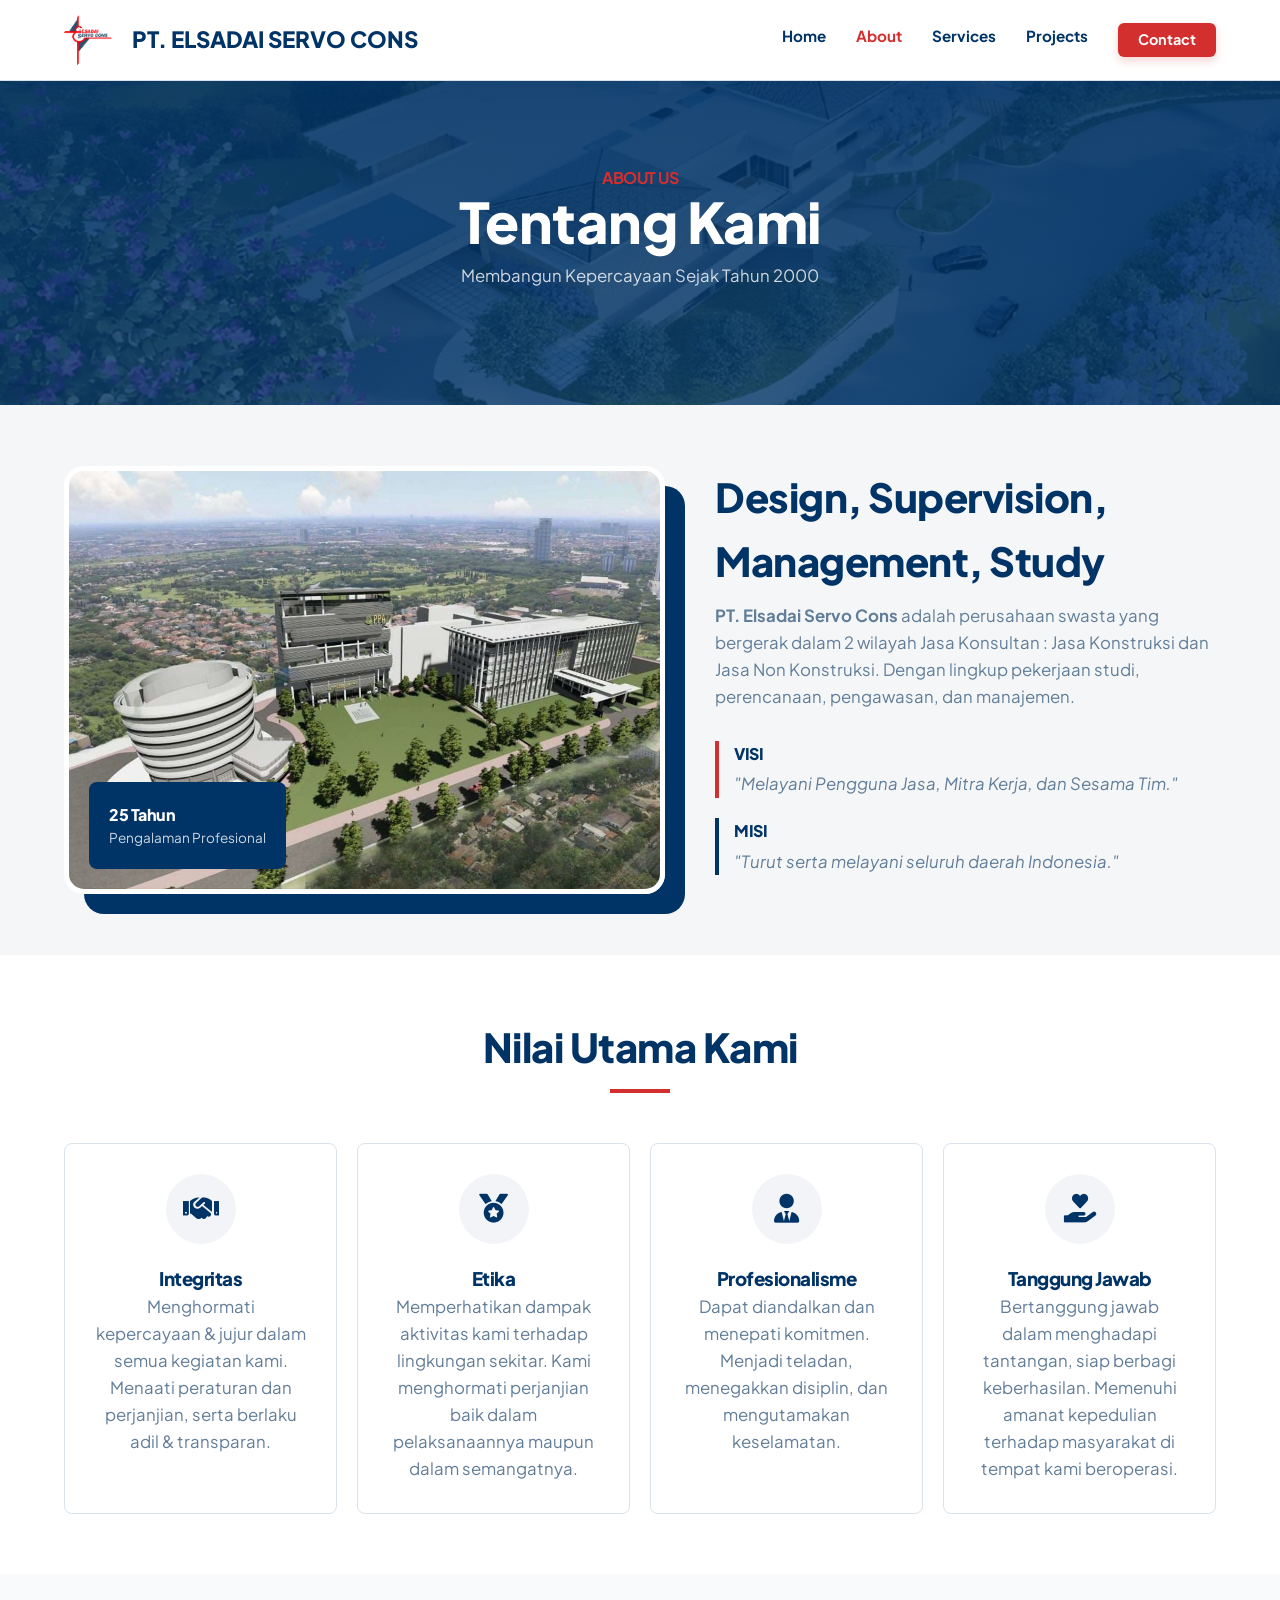
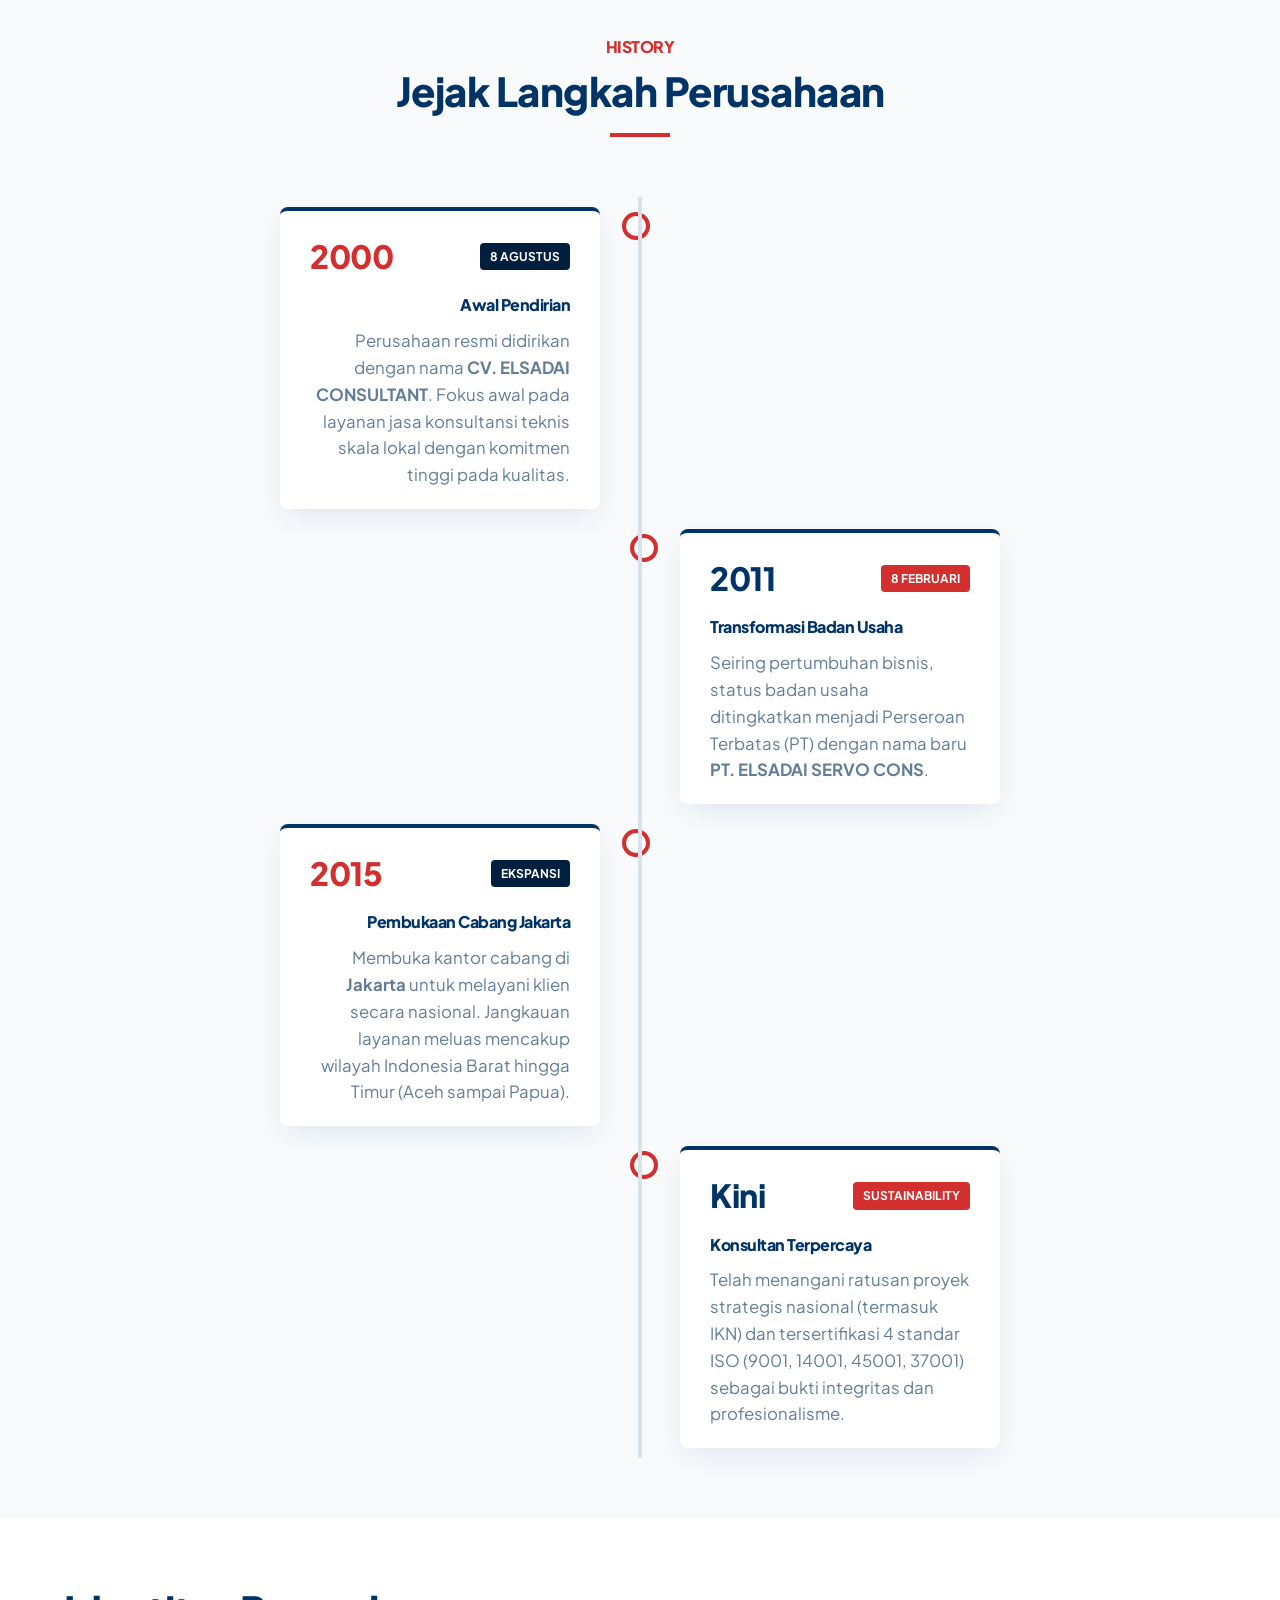
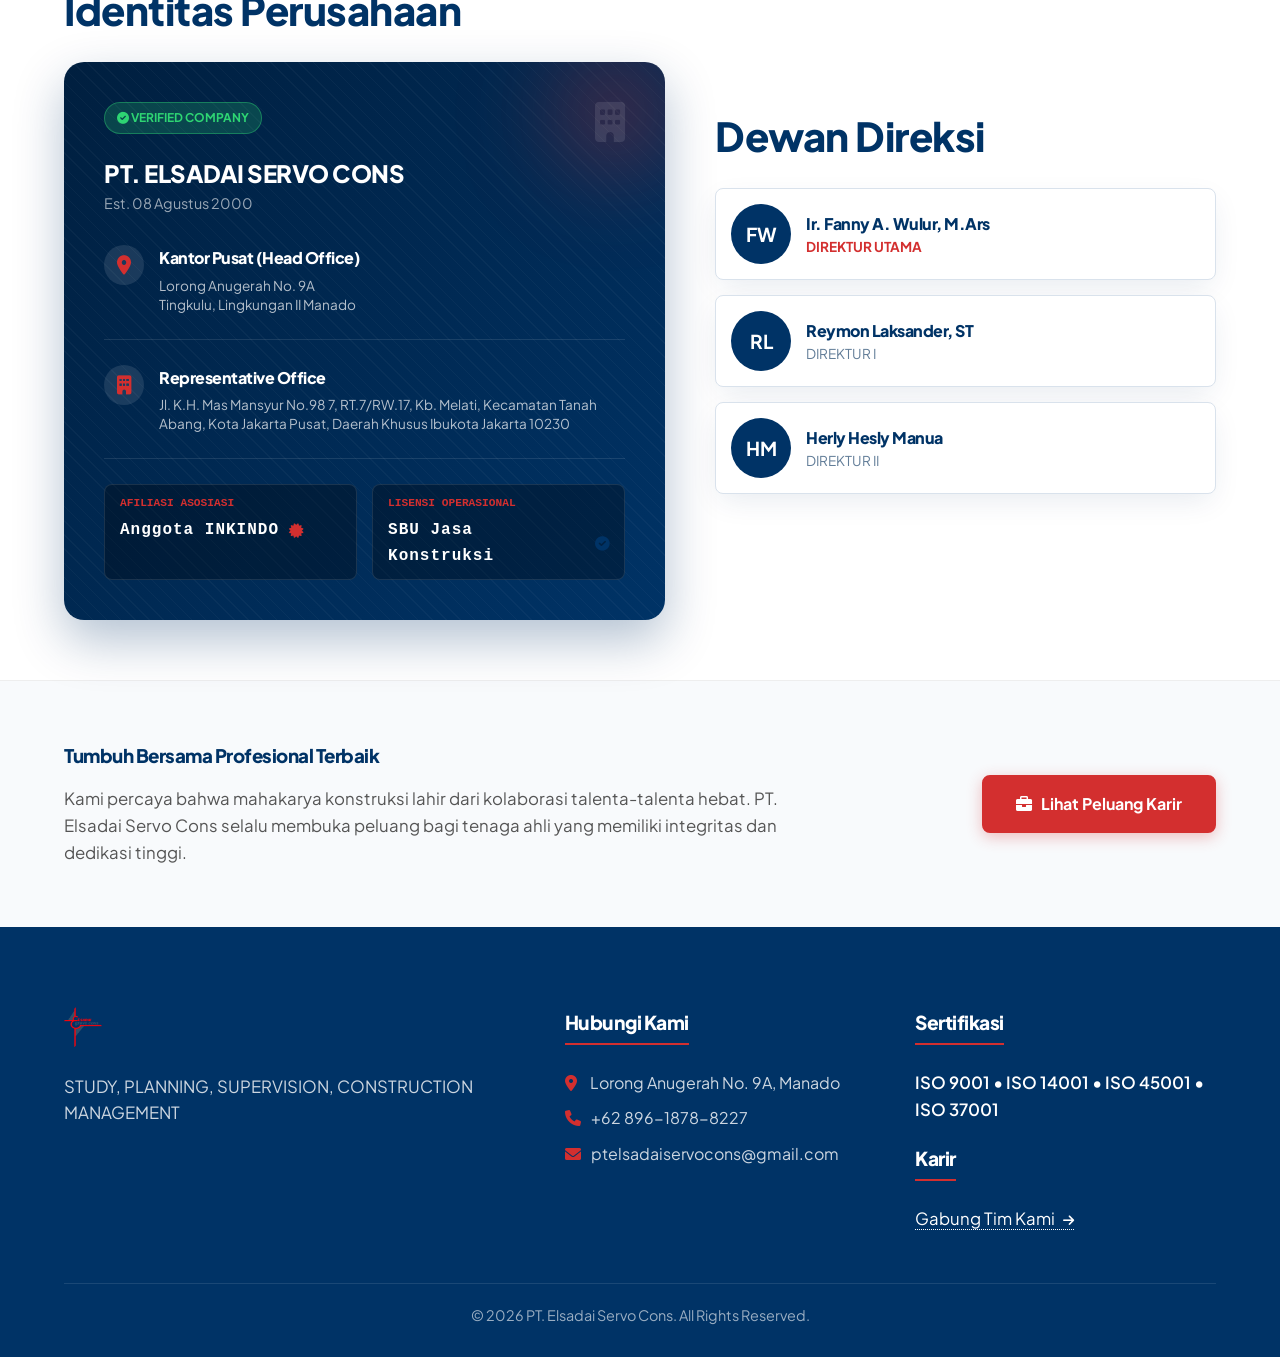
==== about.html @ fc92872c "halaman karir" ====
<!doctype html>
<html lang="id">
  <head>
    <meta charset="UTF-8" />
    <meta name="viewport" content="width=device-width, initial-scale=1.0" />
    <title>Tentang Kami | PT. Elsadai Servo Cons</title>
    <link
      rel="stylesheet"
      href="https://cdnjs.cloudflare.com/ajax/libs/font-awesome/6.0.0/css/all.min.css"
    />
    <link rel="stylesheet" href="assets/css/style.css" />
  </head>
  <body>
    <header>
      <div class="container">
        <nav>
          <a href="index.html" class="logo">
            <img src="assets/images/logo.png" alt="Logo ESC" />
            PT. ELSADAI SERVO CONS
          </a>
          <div class="hamburger" onclick="toggleMenu()">
            <i class="fas fa-bars"></i>
          </div>
          <ul class="nav-links">
            <li><a href="index.html">Home</a></li>
            <li><a href="about.html" class="active">About</a></li>
            <li><a href="services.html">Services</a></li>
            <li><a href="portfolio.html">Projects</a></li>
            <li><a href="contact.html" class="nav-btn">Contact</a></li>
          </ul>
        </nav>
      </div>
    </header>

    <section class="hero-mini">
      <div class="container">
        <h4
          style="
            color: var(--accent);
            font-weight: 700;
            animation: fadeInUp 1s ease-out;
          "
        >
          ABOUT US
        </h4>
        <h1 style="animation: fadeInUp 1s ease-out 0.2s backwards">
          Tentang Kami
        </h1>
        <p style="animation: fadeInUp 1s ease-out 0.4s backwards">
          Membangun Kepercayaan Sejak Tahun 2000
        </p>
      </div>
    </section>

    <section class="section-padding">
      <div class="container">
        <div class="hero-wrapper">
          <div class="hero-image reveal">
            <img
              src="assets/images/bg4.jpg"
              alt="Office Culture"
              style="
                width: 100%;
                height: 100%;
                object-fit: cover;
                display: block;
              "
            />
            <div
              style="
                position: absolute;
                bottom: 20px;
                left: 20px;
                background: var(--primary);
                color: #fff;
                padding: 20px;
                border-radius: 8px;
                max-width: 200px;
              "
            >
              <h4 style="color: #fff; margin: 0">25 Tahun</h4>
              <p
                style="
                  color: rgba(255, 255, 255, 0.8);
                  font-size: 0.85rem;
                  margin: 0;
                "
              >
                Pengalaman Profesional
              </p>
            </div>
          </div>
          <div class="hero-content reveal">
            <h2 style="color: var(--primary)">
              Design, Supervision, Management, Study
            </h2>
            <p>
              <strong>PT. Elsadai Servo Cons</strong> adalah perusahaan swasta
              yang bergerak dalam 2 wilayah Jasa Konsultan : Jasa Konstruksi dan
              Jasa Non Konstruksi. Dengan lingkup pekerjaan studi, perencanaan,
              pengawasan, dan manajemen.
            </p>

            <div style="margin-top: 30px">
              <div
                style="
                  margin-bottom: 20px;
                  border-left: 4px solid var(--accent);
                  padding-left: 15px;
                "
              >
                <h4 style="color: var(--primary); margin-bottom: 5px">VISI</h4>
                <p style="font-style: italic">
                  "Melayani Pengguna Jasa, Mitra Kerja, dan Sesama Tim."
                </p>
              </div>
              <div
                style="
                  margin-bottom: 20px;
                  border-left: 4px solid var(--primary);
                  padding-left: 15px;
                "
              >
                <h4 style="color: var(--primary); margin-bottom: 5px">MISI</h4>
                <p style="font-style: italic">
                  "Turut serta melayani seluruh daerah Indonesia."
                </p>
              </div>
            </div>
          </div>
        </div>
      </div>
    </section>

    <section class="section-padding" style="background: #fff">
      <div class="container">
        <div class="text-center reveal" style="margin-bottom: 50px">
          <h2 style="color: var(--primary)">Nilai Utama Kami</h2>
          <div
            style="
              width: 60px;
              height: 4px;
              background: var(--accent);
              margin: 10px auto;
            "
          ></div>
        </div>

        <div class="values-grid reveal">
          <div class="value-box">
            <div class="value-icon"><i class="fas fa-handshake"></i></div>
            <h3>Integritas</h3>
            <p>
              Menghormati kepercayaan & jujur dalam semua kegiatan kami. Menaati
              peraturan dan perjanjian, serta berlaku adil & transparan.
            </p>
          </div>

          <div class="value-box">
            <div class="value-icon"><i class="fas fa-medal"></i></div>
            <h3>Etika</h3>
            <p>
              Memperhatikan dampak aktivitas kami terhadap lingkungan sekitar.
              Kami menghormati perjanjian baik dalam pelaksanaannya maupun dalam
              semangatnya.
            </p>
          </div>

          <div class="value-box">
            <div class="value-icon"><i class="fas fa-user-tie"></i></div>
            <h3>Profesionalisme</h3>
            <p>
              Dapat diandalkan dan menepati komitmen. Menjadi teladan,
              menegakkan disiplin, dan mengutamakan keselamatan.
            </p>
          </div>

          <div class="value-box">
            <div class="value-icon">
              <i class="fas fa-hand-holding-heart"></i>
            </div>
            <h3>Tanggung Jawab</h3>
            <p>
              Bertanggung jawab dalam menghadapi tantangan, siap berbagi
              keberhasilan. Memenuhi amanat kepedulian terhadap masyarakat di
              tempat kami beroperasi.
            </p>
          </div>
        </div>
      </div>
    </section>

    <section class="section-padding" style="background: #f8fafc">
      <div class="container">
        <div class="text-center reveal" style="margin-bottom: 60px">
          <h4 style="color: var(--accent)">HISTORY</h4>
          <h2 style="color: var(--primary)">Jejak Langkah Perusahaan</h2>
          <div
            style="
              width: 60px;
              height: 4px;
              background: var(--accent);
              margin: 10px auto;
            "
          ></div>
        </div>

        <div class="timeline">
          <div class="timeline-item left reveal">
            <div class="timeline-content">
              <div
                style="
                  display: flex;
                  justify-content: space-between;
                  align-items: center;
                  margin-bottom: 10px;
                "
              >
                <h3 style="color: var(--accent); margin: 0; font-size: 2rem">
                  2000
                </h3>
                <span
                  style="
                    background: var(--primary-dark);
                    color: #fff;
                    padding: 4px 10px;
                    border-radius: 4px;
                    font-size: 0.75rem;
                    font-weight: 700;
                  "
                  >8 AGUSTUS</span
                >
              </div>
              <h4 style="color: var(--primary); margin-bottom: 10px">
                Awal Pendirian
              </h4>
              <p>
                Perusahaan resmi didirikan dengan nama
                <strong>CV. ELSADAI CONSULTANT</strong>. Fokus awal pada layanan
                jasa konsultansi teknis skala lokal dengan komitmen tinggi pada
                kualitas.
              </p>
            </div>
          </div>

          <div class="timeline-item right reveal">
            <div class="timeline-content">
              <div
                style="
                  display: flex;
                  justify-content: space-between;
                  align-items: center;
                  margin-bottom: 10px;
                "
              >
                <h3 style="color: var(--primary); margin: 0; font-size: 2rem">
                  2011
                </h3>
                <span
                  style="
                    background: var(--accent);
                    color: #fff;
                    padding: 4px 10px;
                    border-radius: 4px;
                    font-size: 0.75rem;
                    font-weight: 700;
                  "
                  >8 FEBRUARI</span
                >
              </div>
              <h4 style="color: var(--primary); margin-bottom: 10px">
                Transformasi Badan Usaha
              </h4>
              <p>
                Seiring pertumbuhan bisnis, status badan usaha ditingkatkan
                menjadi Perseroan Terbatas (PT) dengan nama baru
                <strong>PT. ELSADAI SERVO CONS</strong>.
              </p>
            </div>
          </div>

          <div class="timeline-item left reveal">
            <div class="timeline-content">
              <div
                style="
                  display: flex;
                  justify-content: space-between;
                  align-items: center;
                  margin-bottom: 10px;
                "
              >
                <h3 style="color: var(--accent); margin: 0; font-size: 2rem">
                  2015
                </h3>
                <span
                  style="
                    background: var(--primary-dark);
                    color: #fff;
                    padding: 4px 10px;
                    border-radius: 4px;
                    font-size: 0.75rem;
                    font-weight: 700;
                  "
                  >EKSPANSI</span
                >
              </div>
              <h4 style="color: var(--primary); margin-bottom: 10px">
                Pembukaan Cabang Jakarta
              </h4>
              <p>
                Membuka kantor cabang di <strong>Jakarta</strong> untuk melayani
                klien secara nasional. Jangkauan layanan meluas mencakup wilayah
                Indonesia Barat hingga Timur (Aceh sampai Papua).
              </p>
            </div>
          </div>

          <div class="timeline-item right reveal">
            <div class="timeline-content">
              <div
                style="
                  display: flex;
                  justify-content: space-between;
                  align-items: center;
                  margin-bottom: 10px;
                "
              >
                <h3 style="color: var(--primary); margin: 0; font-size: 2rem">
                  Kini
                </h3>
                <span
                  style="
                    background: var(--accent);
                    color: #fff;
                    padding: 4px 10px;
                    border-radius: 4px;
                    font-size: 0.75rem;
                    font-weight: 700;
                  "
                  >SUSTAINABILITY</span
                >
              </div>
              <h4 style="color: var(--primary); margin-bottom: 10px">
                Konsultan Terpercaya
              </h4>
              <p>
                Telah menangani ratusan proyek strategis nasional (termasuk IKN)
                dan tersertifikasi 4 standar ISO (9001, 14001, 45001, 37001)
                sebagai bukti integritas dan profesionalisme.
              </p>
            </div>
          </div>
        </div>
      </div>
    </section>

    <section class="section-padding" style="background: #fff">
      <div class="container">
        <div class="hero-wrapper">
          <div class="reveal">
            <h2 style="color: var(--primary); margin-bottom: 20px">
              Identitas Perusahaan
            </h2>
            <div class="corporate-card">
              <div class="card-decoration"></div>
              <div class="card-content">
                <div
                  style="
                    display: flex;
                    justify-content: space-between;
                    align-items: start;
                    margin-bottom: 30px;
                  "
                >
                  <div>
                    <div class="verified-tag">
                      <i class="fas fa-check-circle"></i> VERIFIED COMPANY
                    </div>
                    <h3 style="color: #fff; font-size: 1.5rem; margin: 0">
                      PT. ELSADAI SERVO CONS
                    </h3>
                    <p
                      style="color: rgba(255, 255, 255, 0.6); font-size: 0.9rem"
                    >
                      Est. 08 Agustus 2000
                    </p>
                  </div>
                  <i
                    class="fas fa-building"
                    style="font-size: 2.5rem; color: rgba(255, 255, 255, 0.1)"
                  ></i>
                </div>
                <div class="office-loc">
                  <div class="loc-icon">
                    <i class="fas fa-map-marker-alt"></i>
                  </div>
                  <div class="loc-text">
                    <h4>Kantor Pusat (Head Office)</h4>
                    <p>
                      Lorong Anugerah No. 9A<br />Tingkulu, Lingkungan II Manado
                    </p>
                  </div>
                </div>
                <div class="office-loc">
                  <div class="loc-icon"><i class="fas fa-building"></i></div>
                  <div class="loc-text">
                    <h4>Representative Office</h4>
                    <p>
                      Jl. K.H. Mas Mansyur No.98 7, RT.7/RW.17, Kb. Melati,
                      Kecamatan Tanah Abang, Kota Jakarta Pusat, Daerah Khusus
                      Ibukota Jakarta 10230
                    </p>
                  </div>
                </div>
                <div class="legal-badge-group">
                  <div class="legal-badge">
                    <span>Afiliasi Asosiasi</span>
                    <div style="display: flex; align-items: center">
                      <strong>Anggota INKINDO</strong>
                      <i
                        class="fas fa-certificate"
                        style="color: var(--accent); margin-left: 10px"
                        title="Terdaftar Resmi"
                      ></i>
                    </div>
                  </div>

                  <div class="legal-badge">
                    <span>Lisensi Operasional</span>
                    <div style="display: flex; align-items: center">
                      <strong>SBU Jasa Konstruksi</strong>
                      <i
                        class="fas fa-check-circle"
                        style="color: var(--primary); margin-left: 10px"
                        title="Status Aktif"
                      ></i>
                    </div>
                  </div>
                </div>
              </div>
            </div>
          </div>

          <div class="reveal">
            <h2 style="color: var(--primary); margin-bottom: 20px">
              Dewan Direksi
            </h2>
            <div style="display: flex; flex-direction: column; gap: 15px">
              <div
                style="
                  display: flex;
                  align-items: center;
                  gap: 15px;
                  background: #fff;
                  padding: 15px;
                  border: 1px solid var(--border-light);
                  border-radius: 8px;
                  box-shadow: var(--shadow-soft);
                "
              >
                <div
                  style="
                    width: 60px;
                    height: 60px;
                    background: var(--primary);
                    border-radius: 50%;
                    display: flex;
                    align-items: center;
                    justify-content: center;
                    color: #fff;
                    font-weight: bold;
                    font-size: 1.2rem;
                  "
                >
                  FW
                </div>
                <div>
                  <h4 style="margin: 0; color: var(--primary)">
                    Ir. Fanny A. Wulur, M.Ars
                  </h4>
                  <p
                    style="
                      margin: 0;
                      font-size: 0.85rem;
                      color: var(--accent);
                      font-weight: 700;
                    "
                  >
                    DIREKTUR UTAMA
                  </p>
                </div>
              </div>
              <div
                style="
                  display: flex;
                  align-items: center;
                  gap: 15px;
                  background: #fff;
                  padding: 15px;
                  border: 1px solid var(--border-light);
                  border-radius: 8px;
                  box-shadow: var(--shadow-soft);
                "
              >
                <div
                  style="
                    width: 60px;
                    height: 60px;
                    background: var(--primary);
                    border-radius: 50%;
                    display: flex;
                    align-items: center;
                    justify-content: center;
                    color: #fff;
                    font-weight: bold;
                    font-size: 1.2rem;
                  "
                >
                  RL
                </div>
                <div>
                  <h4 style="margin: 0; color: var(--primary)">
                    Reymon Laksander, ST
                  </h4>
                  <p
                    style="
                      margin: 0;
                      font-size: 0.85rem;
                      color: var(--text-muted);
                    "
                  >
                    DIREKTUR I
                  </p>
                </div>
              </div>
              <div
                style="
                  display: flex;
                  align-items: center;
                  gap: 15px;
                  background: #fff;
                  padding: 15px;
                  border: 1px solid var(--border-light);
                  border-radius: 8px;
                  box-shadow: var(--shadow-soft);
                "
              >
                <div
                  style="
                    width: 60px;
                    height: 60px;
                    background: var(--primary);
                    border-radius: 50%;
                    display: flex;
                    align-items: center;
                    justify-content: center;
                    color: #fff;
                    font-weight: bold;
                    font-size: 1.2rem;
                  "
                >
                  HM
                </div>
                <div>
                  <h4 style="margin: 0; color: var(--primary)">
                    Herly Hesly Manua
                  </h4>
                  <p
                    style="
                      margin: 0;
                      font-size: 0.85rem;
                      color: var(--text-muted);
                    "
                  >
                    DIREKTUR II
                  </p>
                </div>
              </div>
            </div>
          </div>
        </div>
      </div>
    </section>

    <section
      class="section-padding"
      style="background-color: #f8fafc; border-top: 1px solid #eee"
    >
      <div class="container reveal">
        <div
          style="
            display: flex;
            flex-wrap: wrap;
            align-items: center;
            justify-content: space-between;
            gap: 30px;
          "
        >
          <div style="flex: 2; min-width: 300px">
            <h3 style="color: var(--primary); margin-bottom: 15px">
              Tumbuh Bersama Profesional Terbaik
            </h3>
            <p style="color: #555; line-height: 1.6; margin-bottom: 0">
              Kami percaya bahwa mahakarya konstruksi lahir dari kolaborasi
              talenta-talenta hebat. PT. Elsadai Servo Cons selalu membuka
              peluang bagi tenaga ahli yang memiliki integritas dan dedikasi
              tinggi.
            </p>
          </div>
          <div style="flex: 1; text-align: right; min-width: 200px">
            <a
              href="career.html"
              class="btn"
              style="
                background: var(--accent);
                border: 2px solid var(--accent);
                color: var(--primary);
              "
            >
              <i class="fas fa-briefcase"></i> &nbsp; Lihat Peluang Karir
            </a>
          </div>
        </div>
      </div>
    </section>

    <footer>
      <div class="container">
        <div
          class="services-grid"
          style="grid-template-columns: 1.5fr 1fr 1fr; gap: 50px"
        >
          <div class="footer-info">
            <a href="index.html">
              <img
                src="assets/images/logo.png"
                alt="Logo PT. Elsadai"
                class="footer-logo-img"
              />
            </a>
            <p>STUDY, PLANNING, SUPERVISION, CONSTRUCTION MANAGEMENT</p>
          </div>
          <div class="footer-info">
            <h4>Hubungi Kami</h4>
            <ul>
              <li>
                <i class="fas fa-map-marker-alt"></i> Lorong Anugerah No. 9A,
                Manado
              </li>
              <li><i class="fas fa-phone"></i>+62 896-1878-8227</li>
              <li>
                <i class="fas fa-envelope"></i>ptelsadaiservocons@gmail.com
              </li>
            </ul>
          </div>
          <div class="footer-info">
            <h4>Sertifikasi</h4>
            <p style="color: #fff; font-weight: 600; margin-bottom: 20px">
              ISO 9001 • ISO 14001 • ISO 45001 • ISO 37001
            </p>
            <h4>Karir</h4>
            <p style="margin: 0">
              <a
                href="career.html"
                style="
                  color: #fff;
                  text-decoration: none;
                  border-bottom: 1px dotted #fff;
                "
              >
                Gabung Tim Kami
                <i
                  class="fas fa-arrow-right"
                  style="font-size: 0.8rem; margin-left: 5px"
                ></i>
              </a>
            </p>
          </div>
        </div>
        <div class="footer-bottom">
          &copy; 2026 PT. Elsadai Servo Cons. All Rights Reserved.
        </div>
      </div>
    </footer>

    <button id="backToTop"><i class="fas fa-arrow-up"></i></button>

    <script src="assets/js/main.js"></script>

    <script>
      function copyText(text) {
        navigator.clipboard.writeText(text).then(
          function () {
            alert("Berhasil disalin: " + text);
          },
          function (err) {
            console.error("Gagal menyalin: ", err);
          },
        );
      }
    </script>
  </body>
</html>
---- assets/css/style.css ----
/* =========================================
   1. SETUP, VARIABLES & RESET
   ========================================= */
@import url("https://fonts.googleapis.com/css2?family=Plus+Jakarta+Sans:wght@400;500;600;700;800&display=swap");

:root {
  /* --- COLOR PALETTE --- */
  --bg-body: #f4f6f8; /* Cool Gray Background */
  --bg-white: #ffffff;

  --primary: #003366; /* NAVY BLUE (Brand Color) */
  --primary-dark: #001f3f; /* Darker Navy */

  --accent: #d32f2f; /* RED (Accent/Action Color) */
  --accent-hover: #b71c1c; /* Darker Red */

  --text-main: #102a43; /* Dark Blue Text */
  --text-muted: #627d98; /* Muted Blue Text */

  /* --- SHADOWS & BORDERS --- */
  --shadow-soft: 0 10px 30px -5px rgba(0, 51, 102, 0.1);
  --shadow-hover: 0 20px 40px -5px rgba(211, 47, 47, 0.2);
  --border-light: #d9e2ec;

  /* --- TYPOGRAPHY & TRANSITIONS --- */
  --font-main: "Plus Jakarta Sans", sans-serif;
  --transition: all 0.3s cubic-bezier(0.4, 0, 0.2, 1);
}

* {
  box-sizing: border-box;
  margin: 0;
  padding: 0;
  scroll-behavior: smooth;
}

body {
  background-color: var(--bg-body);
  color: var(--text-main);
  font-family: var(--font-main);
  line-height: 1.6;
  overflow-x: hidden;
}

h1,
h2,
h3,
h4 {
  font-weight: 800;
  color: var(--primary);
  letter-spacing: -0.5px;
}

h1 {
  font-size: 3.5rem;
  line-height: 1.1;
  margin-bottom: 20px;
}
h2 {
  font-size: 2.5rem;
  margin-bottom: 10px;
}
p {
  color: var(--text-muted);
  font-size: 1.05rem;
}
a {
  text-decoration: none;
  color: inherit;
  transition: var(--transition);
}
img {
  max-width: 100%;
  display: block;
}
ul {
  list-style: none;
}

/* Custom Scrollbar */
::-webkit-scrollbar {
  width: 10px;
}
::-webkit-scrollbar-track {
  background: #f1f1f1;
}
::-webkit-scrollbar-thumb {
  background: var(--primary);
  border-radius: 5px;
  border: 2px solid #f1f1f1;
}
::-webkit-scrollbar-thumb:hover {
  background: var(--accent);
}
::selection {
  background: var(--primary);
  color: #fff;
}

/* =========================================
   2. UTILITIES & BUTTONS
   ========================================= */
.container {
  max-width: 1200px;
  margin: 0 auto;
  padding: 0 24px;
}
.section-padding {
  padding: 60px 0;
}
.text-center {
  text-align: center;
}
.text-accent {
  color: var(--accent);
}

/* Standard Buttons */
.btn,
.btn-navy,
.btn-outline,
.nav-btn {
  display: inline-block;
  padding: 14px 32px;
  font-weight: 700;
  border-radius: 8px;
  text-decoration: none;
  transition: var(--transition);
  border: none;
  cursor: pointer;
}

.btn,
.nav-btn {
  /* Red Button */
  background: var(--accent);
  color: #fff !important;
  box-shadow: 0 4px 15px rgba(211, 47, 47, 0.3);
}
.btn:hover,
.nav-btn:hover {
  background: var(--accent-hover);
  transform: translateY(-3px);
  box-shadow: 0 10px 25px rgba(211, 47, 47, 0.4);
}

.btn-navy {
  /* Navy Button */
  background: var(--primary);
  color: #fff;
  margin-left: 10px;
}
.btn-navy:hover {
  background: var(--primary-dark);
  transform: translateY(-3px);
  box-shadow: 0 10px 25px rgba(0, 51, 102, 0.3);
}

.btn-outline {
  /* Border Only */
  background: transparent;
  color: var(--primary);
  border: 2px solid var(--primary);
}
.btn-outline:hover,
.btn-outline.active {
  background: var(--primary);
  color: #fff;
}

.btn:active,
.btn-navy:active,
.btn-outline:active,
.nav-btn:active {
  transform: scale(0.95);
  box-shadow: none;
}

/* =========================================
   3. HEADER & NAVIGATION
   ========================================= */
header {
  position: fixed;
  top: 0;
  width: 100%;
  z-index: 1000;
  padding: 15px 0;
  background: #ffffff;
  border-bottom: 1px solid var(--border-light);
  box-shadow: 0 4px 20px rgba(0, 51, 102, 0.08);
  transition: 0.3s;
}

nav {
  display: flex;
  justify-content: space-between;
  align-items: center;
}

/* Logo Styling */
.logo {
  font-size: 1.4rem;
  font-weight: 900;
  color: var(--primary);
  display: flex;
  align-items: center;
  gap: 10px;
}
.logo img {
  height: 50px;
  width: auto;
  object-fit: contain;
  margin-right: 10px;
}

/* Navigation Links */
.nav-links {
  display: flex;
  gap: 30px;
  margin: 0;
  padding: 0;
  list-style: none !important;
}
.nav-links li {
  list-style: none !important;
}
.nav-links a {
  color: var(--primary);
  font-weight: 700;
  font-size: 0.95rem;
  position: relative;
  padding: 5px 0;
}
.nav-links a:hover,
.nav-links a.active {
  color: var(--accent);
}

/* Remove default dots/lines */
.nav-links a::before,
.nav-links a::after {
  content: none !important;
  display: none !important;
}

/* Hamburger Menu */
.hamburger {
  display: none;
  color: var(--primary);
  font-size: 1.8rem;
  cursor: pointer;
}

/* --- FIX: NAV BAR BUTTON (CONTACT) --- */
/* Override agar tombol di menu tidak terlalu besar */
.nav-links .nav-btn {
  padding: 8px 20px !important; /* REVISI: Ukuran lebih ramping */
  font-size: 0.9rem !important; /* Font sedikit lebih kecil */
  border-radius: 6px;
  line-height: 1.2;
  display: inline-block;
  background: var(--accent);
  color: #fff !important;
  box-shadow: 0 4px 10px rgba(211, 47, 47, 0.2);
}

.nav-links .nav-btn:hover {
  background: var(--accent-hover);
  transform: translateY(-2px);
  box-shadow: 0 6px 15px rgba(211, 47, 47, 0.3);
}

/* =========================================
   4. HERO SECTIONS
   ========================================= */
/* A. Standard Hero (Split Layout) */
.hero {
  min-height: 100vh;
  display: flex;
  align-items: center;
  position: relative;
  padding-top: 80px;
  overflow: hidden;
  background: #fff;
}
.hero::before {
  content: "";
  position: absolute;
  top: 0;
  right: 0;
  width: 40%;
  height: 100%;
  background: linear-gradient(
    135deg,
    rgba(240, 244, 248, 1) 0%,
    rgba(255, 255, 255, 0) 100%
  );
  z-index: 0;
  clip-path: polygon(20% 0%, 100% 0, 100% 100%, 0% 100%);
}
.hero-wrapper {
  display: grid;
  grid-template-columns: 1.2fr 1fr;
  gap: 50px;
  align-items: center;
  position: relative;
  z-index: 1;
}
.hero-image {
  position: relative;
  border-radius: 20px;
  overflow: hidden;
  box-shadow: 20px 20px 0px var(--primary);
  border: 5px solid #fff;
  transition: var(--transition);
}
.hero-image:hover {
  transform: scale(1.02);
}

/* B. Hero Modern (Homepage Parallax) */
.hero-modern {
  height: 90vh;
  background:
    linear-gradient(rgba(0, 31, 63, 0.7), rgba(0, 31, 63, 0.5)),
    url("../images/bg2.jpg");
  background-size: cover;
  background-position: center;
  background-attachment: fixed;
  display: flex;
  align-items: center;
  color: #fff;
  position: relative;
  margin-top: 0;
}
.hero-modern h1 {
  color: #fff;
  line-height: 1.2;
}

/* C. Hero Mini (Sub-pages) */
.hero-mini {
  height: 45vh;
  display: flex;
  align-items: center;
  justify-content: center;
  text-align: center;
  background: var(--primary);
  color: #fff;
  position: relative;
  background-image:
    linear-gradient(rgba(0, 51, 102, 0.9), rgba(0, 51, 102, 0.8)),
    url("../images/bg1.jpg");
  background-size: cover;
  background-position: center;
  padding-top: 50px;
}
.hero-mini h1 {
  color: #fff;
  margin-bottom: 10px;
}
.hero-mini p {
  color: rgba(255, 255, 255, 0.8);
}

/* =========================================
   5. GENERAL COMPONENTS
   ========================================= */
/* Stats Cards */
.hero-stats {
  display: flex;
  gap: 20px;
  margin-top: 40px;
}
.stat-card {
  background: #fff;
  padding: 20px;
  border-radius: 12px;
  box-shadow: var(--shadow-soft);
  border-left: 4px solid var(--accent);
  min-width: 120px;
  transition: var(--transition);
}
.stat-card:hover {
  transform: translateY(-5px);
}
.stat-card h3 {
  font-size: 2rem;
  margin: 0;
  line-height: 1;
  color: var(--primary);
}
.stat-card p {
  font-size: 0.85rem;
  font-weight: 700;
  color: var(--text-muted);
  margin-top: 5px;
  text-transform: uppercase;
}

/* Service Cards */
.services-grid {
  display: grid;
  grid-template-columns: repeat(auto-fit, minmax(320px, 1fr));
  gap: 30px;
}
.service-card {
  background: #fff;
  padding: 40px;
  border-radius: 16px;
  border: 1px solid var(--border-light);
  transition: var(--transition);
  border-top: 4px solid transparent;
}
.service-card:hover {
  transform: translateY(-10px);
  box-shadow: var(--shadow-soft);
  border-top: 4px solid var(--accent);
}
.service-icon {
  font-size: 2.5rem;
  color: var(--primary);
  margin-bottom: 25px;
  transition: 0.3s;
}
.service-card:hover .service-icon {
  color: var(--accent);
}

/* Marquee (Partner Logos) */
.marquee-container {
  overflow: hidden;
  white-space: nowrap;
  position: relative;
  padding: 40px 0;
  background: #fff;
}
.marquee-content {
  display: inline-block;
  animation: marquee 25s linear infinite;
}
.partner-logo-item {
  display: inline-block;
  margin: 0 40px;
  opacity: 0.6;
  transition: 0.3s;
  font-weight: 800;
  font-size: 1.5rem;
  color: #888;
}
.partner-logo-item:hover {
  opacity: 1;
  color: var(--primary);
  transform: scale(1.1);
}

/* Why Us Boxes */
.why-box {
  background: #fff;
  padding: 30px;
  border-radius: 12px;
  border: 1px solid var(--border-light);
  transition: 0.3s;
  height: 100%;
}
.why-box:hover {
  border-color: var(--primary);
  box-shadow: var(--shadow-hover);
  transform: translateY(-5px);
}
.why-number {
  font-size: 3rem;
  font-weight: 900;
  color: rgba(0, 51, 102, 0.1);
  line-height: 1;
  margin-bottom: -20px;
  position: relative;
  z-index: 0;
}
.why-title {
  position: relative;
  z-index: 1;
  font-size: 1.25rem;
  color: var(--primary);
  margin-bottom: 10px;
}

/* =========================================
   6. PAGE SPECIFIC: ABOUT
   ========================================= */
/* Values */
.value-box {
  background: #fff;
  padding: 30px;
  text-align: center;
  border-radius: 8px;
  border: 1px solid var(--border-light);
  transition: var(--transition);
}
.value-box:hover {
  transform: translateY(-5px);
  box-shadow: var(--shadow-hover);
  border-color: var(--accent);
}
.value-icon {
  width: 70px;
  height: 70px;
  margin: 0 auto 20px;
  background: rgba(0, 51, 102, 0.05);
  border-radius: 50%;
  display: flex;
  align-items: center;
  justify-content: center;
  font-size: 1.8rem;
  color: var(--primary);
}

/* Timeline */
.timeline {
  position: relative;
  max-width: 800px;
  margin: 0 auto;
}
.timeline::after {
  content: "";
  position: absolute;
  width: 4px;
  background-color: var(--border-light);
  top: 0;
  bottom: 0;
  left: 50%;
  margin-left: -2px;
}
.timeline-item {
  padding: 10px 40px;
  position: relative;
  width: 50%;
  box-sizing: border-box;
}
.timeline-item::after {
  content: "";
  position: absolute;
  width: 20px;
  height: 20px;
  right: -10px;
  background-color: #fff;
  border: 4px solid var(--accent);
  top: 15px;
  border-radius: 50%;
  z-index: 1;
}
.left {
  left: 0;
  text-align: right;
}
.right {
  left: 50%;
  text-align: left;
}
.right::after {
  left: -10px;
}
.timeline-content {
  padding: 20px 30px;
  background-color: #fff;
  position: relative;
  border-radius: 8px;
  box-shadow: var(--shadow-soft);
  border-top: 4px solid var(--primary);
}

/* Corporate Card (Identity) */
.corporate-card {
  background: linear-gradient(
    135deg,
    var(--primary-dark) 0%,
    var(--primary) 100%
  );
  border-radius: 20px;
  padding: 40px;
  color: #fff;
  position: relative;
  overflow: hidden;
  box-shadow: 0 20px 50px rgba(0, 51, 102, 0.3);
  min-height: 450px;
  display: flex;
  flex-direction: column;
  justify-content: space-between;
}
.corporate-card::before {
  content: "";
  position: absolute;
  top: 0;
  left: 0;
  width: 100%;
  height: 100%;
  background-image: repeating-linear-gradient(
    45deg,
    rgba(255, 255, 255, 0.03) 0px,
    rgba(255, 255, 255, 0.03) 1px,
    transparent 1px,
    transparent 10px
  );
  z-index: 0;
}
.card-decoration {
  position: absolute;
  top: -50px;
  right: -50px;
  width: 200px;
  height: 200px;
  background: radial-gradient(
    circle,
    rgba(211, 47, 47, 0.4) 0%,
    transparent 70%
  );
  filter: blur(40px);
  z-index: 0;
}
.card-content {
  position: relative;
  z-index: 2;
}
.watermark-logo {
  position: absolute;
  right: -20px;
  top: 20px;
  height: 150px;
  opacity: 0.1;
  filter: grayscale(100%) brightness(200%);
  z-index: 0;
  pointer-events: none;
}
.office-loc {
  display: flex;
  align-items: flex-start;
  gap: 15px;
  margin-bottom: 25px;
  padding-bottom: 25px;
  border-bottom: 1px solid rgba(255, 255, 255, 0.1);
}
.office-loc:last-child {
  border-bottom: none;
}
.loc-icon {
  width: 40px;
  height: 40px;
  background: rgba(255, 255, 255, 0.1);
  border-radius: 50%;
  display: flex;
  align-items: center;
  justify-content: center;
  color: var(--accent);
  font-size: 1.2rem;
  flex-shrink: 0;
}
.loc-text h4 {
  color: #fff;
  font-size: 1rem;
  margin-bottom: 5px;
}
.loc-text p {
  color: rgba(255, 255, 255, 0.7);
  font-size: 0.85rem;
  line-height: 1.4;
  margin: 0;
}
.legal-badge-group {
  display: flex;
  gap: 15px;
  margin-top: auto;
}
.legal-badge {
  background: rgba(0, 0, 0, 0.3);
  padding: 10px 15px;
  border-radius: 8px;
  font-family: monospace;
  border: 1px solid rgba(255, 255, 255, 0.1);
  font-size: 0.9rem;
  display: flex;
  flex-direction: column;
  width: 100%;
}
.legal-badge span {
  font-size: 0.7rem;
  color: var(--accent);
  font-weight: 700;
  text-transform: uppercase;
  margin-bottom: 5px;
}
.legal-badge strong {
  letter-spacing: 1px;
  color: #fff;
  font-size: 1rem;
}
.copy-btn {
  cursor: pointer;
  font-size: 0.8rem;
  color: rgba(255, 255, 255, 0.5);
  margin-left: auto;
  transition: 0.3s;
}
.copy-btn:hover {
  color: #fff;
}
.verified-tag {
  display: inline-block;
  padding: 5px 12px;
  background: rgba(46, 213, 115, 0.2);
  color: #2ed573;
  border-radius: 20px;
  font-size: 0.75rem;
  font-weight: 700;
  margin-bottom: 20px;
  border: 1px solid rgba(46, 213, 115, 0.4);
}
.legal-table td {
  padding: 15px;
  border-bottom: 1px solid #eee;
}
.legal-label {
  font-weight: 700;
  color: var(--primary);
  width: 35%;
}

/* =========================================
   7. PAGE SPECIFIC: PROJECTS
   ========================================= */
/* Featured Hero */
.featured-project {
  position: relative;
  height: 500px;
  border-radius: 20px;
  overflow: hidden;
  margin-bottom: 60px;
  box-shadow: 0 20px 40px rgba(0, 0, 0, 0.2);
  cursor: pointer;
}
.featured-img {
  width: 100%;
  height: 100%;
  object-fit: cover;
  transition: transform 0.8s ease;
}
.featured-overlay {
  position: absolute;
  bottom: 0;
  left: 0;
  width: 100%;
  background: linear-gradient(
    to top,
    rgba(0, 31, 63, 1) 0%,
    rgba(0, 31, 63, 0.6) 60%,
    transparent 100%
  );
  padding: 40px;
  color: #fff;
  display: flex;
  flex-direction: column;
  justify-content: flex-end;
  height: 100%;
}
.featured-badge {
  background: var(--accent);
  color: #fff;
  padding: 5px 15px;
  font-weight: 700;
  font-size: 0.8rem;
  border-radius: 4px;
  display: inline-block;
  margin-bottom: 15px;
  width: fit-content;
}
.featured-project:hover .featured-img {
  transform: scale(1.05);
}

/* Filter */
.filter-container {
  display: flex;
  justify-content: center;
  gap: 15px;
  flex-wrap: wrap;
  margin-bottom: 50px;
}
.filter-btn {
  border: 1px solid var(--border-light);
  background: #fff;
  color: var(--text-muted);
  padding: 10px 25px;
  border-radius: 50px;
  font-weight: 600;
  cursor: pointer;
  transition: 0.3s;
}
.filter-btn:hover,
.filter-btn.active {
  background: var(--primary);
  color: #fff;
  border-color: var(--primary);
  box-shadow: 0 5px 15px rgba(0, 51, 102, 0.2);
}

/* Grid & Cards */
.project-gallery {
  display: grid;
  grid-template-columns: repeat(auto-fill, minmax(350px, 1fr));
  gap: 30px;
}
.project-card-modern {
  background: #fff;
  border-radius: 12px;
  overflow: hidden;
  position: relative;
  border: 1px solid var(--border-light);
  transition: var(--transition);
  height: 400px;
}
.project-card-modern:hover {
  transform: translateY(-10px);
  box-shadow: 0 15px 30px rgba(0, 0, 0, 0.1);
}
.card-image-box {
  height: 100%;
  width: 100%;
  position: relative;
  overflow: hidden;
}
.card-image-box img {
  width: 100%;
  height: 100%;
  object-fit: cover;
  transition: 0.5s;
}
.project-card-modern:hover .card-image-box img {
  transform: scale(1.1);
  filter: brightness(0.7);
}

.card-content-overlay {
  position: absolute;
  bottom: 0;
  left: 0;
  width: 100%;
  padding: 25px;
  color: #fff;
  z-index: 2;
  background: linear-gradient(to top, rgba(0, 51, 102, 0.95), transparent);
  transform: translateY(40px);
  transition: 0.4s;
}
.project-card-modern:hover .card-content-overlay {
  transform: translateY(0);
}
.card-category {
  font-size: 0.75rem;
  font-weight: 700;
  color: var(--accent);
  text-transform: uppercase;
  letter-spacing: 1px;
  margin-bottom: 5px;
  display: block;
}
.card-title {
  font-size: 1.4rem;
  font-weight: 700;
  margin: 0 0 5px 0;
  color: #fff;
  text-shadow: 0 2px 4px rgba(0, 0, 0, 0.5);
}
.card-hidden-details {
  opacity: 0;
  max-height: 0;
  transition: 0.4s;
  overflow: hidden;
  border-top: 1px solid rgba(255, 255, 255, 0.2);
  margin-top: 15px;
  padding-top: 15px;
  font-size: 0.9rem;
}
.project-card-modern:hover .card-hidden-details {
  opacity: 1;
  max-height: 100px;
}
.detail-row {
  display: flex;
  justify-content: space-between;
  margin-bottom: 5px;
}
.detail-row span {
  color: rgba(255, 255, 255, 0.7);
}
.detail-row strong {
  color: #fff;
}

/* Visual Cards (Homepage) */
.project-card-visual {
  position: relative;
  height: 400px;
  border-radius: 12px;
  overflow: hidden;
  cursor: pointer;
  box-shadow: var(--shadow-soft);
}
.project-card-visual img {
  width: 100%;
  height: 100%;
  object-fit: cover;
  transition: transform 0.6s ease;
}
.project-overlay {
  position: absolute;
  bottom: 0;
  left: 0;
  width: 100%;
  background: linear-gradient(to top, rgba(0, 0, 0, 0.9), transparent);
  padding: 30px;
  transform: translateY(20px);
  transition: 0.4s;
}
.project-card-visual:hover img {
  transform: scale(1.1);
}
.project-card-visual:hover .project-overlay {
  transform: translateY(0);
}
.project-tag {
  background: var(--accent);
  color: #fff;
  font-size: 0.75rem;
  padding: 5px 12px;
  border-radius: 4px;
  font-weight: 700;
  display: inline-block;
  margin-bottom: 10px;
}

/* =========================================
   8. FOOTER
   ========================================= */
footer {
  background: var(--primary);
  color: #fff;
  padding: 80px 0 30px;
  margin-top: 0px;

  /* --- FIX FINAL: FOOTER LOGO (WARNA ASLI) --- */
  .footer-logo-img {
    height: 40px; /* Ukuran tetap rapi */
    width: auto;
    max-width: 150px;
    margin-bottom: 20px;
    display: inline-block;
    object-fit: contain;

    /* Filter dihapus agar warna logo kembali asli */
    filter: none;
    opacity: 1;
  }

  .footer-info h4 {
    color: #fff;
    margin-bottom: 25px;
    font-size: 1.2rem;
    border-bottom: 2px solid var(--accent);
    display: inline-block;
    padding-bottom: 5px;
  }
  .footer-info p,
  .footer-info li {
    color: rgba(255, 255, 255, 0.8);
    margin-bottom: 10px;
  }
  .footer-info ul li i {
    color: var(--accent);
    margin-right: 10px;
  }
  .footer-bottom {
    border-top: 1px solid rgba(255, 255, 255, 0.1);
    margin-top: 50px;
    padding-top: 20px;
    text-align: center;
    color: rgba(255, 255, 255, 0.6);
    font-size: 0.9rem;
  }
}

/* =========================================
   9. ANIMATIONS & INTERACTIVE
   ========================================= */
/* Back to Top */
#backToTop {
  position: fixed;
  bottom: 30px;
  right: 30px;
  background: var(--accent);
  color: white;
  width: 50px;
  height: 50px;
  border-radius: 50%;
  border: none;
  cursor: pointer;
  display: none;
  align-items: center;
  justify-content: center;
  font-size: 1.2rem;
  box-shadow: 0 4px 15px rgba(211, 47, 47, 0.4);
  z-index: 999;
  transition: var(--transition);
}
#backToTop:hover {
  background: var(--primary);
  transform: translateY(-5px);
}

/* Scroll Reveal */
.reveal {
  opacity: 0;
  transform: translateY(30px);
  transition: all 0.8s ease-out;
}
.reveal.active {
  opacity: 1;
  transform: translateY(0);
}

/* FadeInUp (for Titles) */
@keyframes fadeInUp {
  from {
    opacity: 0;
    transform: translateY(20px);
  }
  to {
    opacity: 1;
    transform: translateY(0);
  }
}

/* Marquee Animation */
@keyframes marquee {
  0% {
    transform: translateX(0);
  }
  100% {
    transform: translateX(-50%);
  }
}

/* =========================================
   10. GLOBAL RESPONSIVE
   ========================================= */
@media (max-width: 992px) {
  h1 {
    font-size: 2.8rem;
  }
  .hero-wrapper {
    grid-template-columns: 1fr;
    text-align: center;
  }
  .hero-image {
    display: none;
  }
  .hero-stats {
    justify-content: center;
  }
  .hero::before {
    width: 100%;
    height: 30%;
    top: auto;
    bottom: 0;
    clip-path: none;
    background: linear-gradient(to top, rgba(240, 244, 248, 1), transparent);
  }
}

@media (max-width: 768px) {
  /* Navigation */
  .nav-links {
    position: fixed;
    top: 70px;
    right: -100%;
    width: 100%;
    height: calc(100vh - 70px);
    background: #fff;
    flex-direction: column;
    align-items: center;
    justify-content: flex-start;
    padding-top: 50px;
    transition: 0.4s;
    border-top: 1px solid #eee;
  }
  .nav-links.active {
    right: 0;
  }
  .nav-links li {
    margin-bottom: 25px;
  }
  .hamburger {
    display: block;
  }

  /* Sections */
  .hero-modern h1 {
    font-size: 2.5rem;
  }
  .project-gallery {
    grid-template-columns: 1fr;
  }
  .featured-project {
    height: 350px;
  }
  .timeline::after {
    left: 31px;
  }
  .timeline-item {
    width: 100%;
    padding-left: 70px;
    padding-right: 25px;
  }
  .timeline-item::after {
    left: 21px;
  }
  .left {
    text-align: left;
  }
  .right {
    left: 0%;
  }
  .right::after {
    left: -10px;
  }
}

/* --- FIX: 4 COLUMNS FOR VALUES --- */
.values-grid {
  display: grid;
  grid-template-columns: repeat(4, 1fr); /* Paksa 4 kolom */
  gap: 20px;
}

/* Responsif: Jadi 2 kolom di Tablet, 1 kolom di HP */
@media (max-width: 992px) {
  .values-grid {
    grid-template-columns: repeat(2, 1fr);
  }
}
@media (max-width: 576px) {
  .values-grid {
    grid-template-columns: 1fr;
  }
}

/* --- CONTACT PAGE STYLES --- */

/* Contact Info Cards */
.contact-icon {
  width: 60px;
  height: 60px;
  background: rgba(0, 51, 102, 0.1);
  color: var(--primary);
  border-radius: 50%;
  display: flex;
  align-items: center;
  justify-content: center;
  font-size: 1.5rem;
  margin-bottom: 20px;
  transition: 0.3s;
}
.service-card:hover .contact-icon {
  background: var(--accent);
  color: #fff;
}

/* Contact Form Grid */
.contact-wrapper {
  display: grid;
  grid-template-columns: 1fr 1fr;
  gap: 50px;
}

/* Form Styles */
.contact-form {
  background: #fff;
  padding: 40px;
  border-radius: 16px;
  box-shadow: var(--shadow-soft);
  border: 1px solid var(--border-light);
}
.form-group {
  margin-bottom: 20px;
}
.form-label {
  display: block;
  margin-bottom: 8px;
  font-weight: 700;
  font-size: 0.9rem;
  color: var(--primary);
}
.form-control {
  width: 100%;
  padding: 12px 15px;
  border: 1px solid #ddd;
  border-radius: 8px;
  font-family: var(--font-main);
  font-size: 1rem;
  transition: 0.3s;
  background: #f9f9f9;
}
.form-control:focus {
  outline: none;
  border-color: var(--primary);
  background: #fff;
  box-shadow: 0 0 0 4px rgba(0, 51, 102, 0.1);
}
textarea.form-control {
  resize: vertical;
  min-height: 120px;
}

/* Map Container */
.map-container {
  border-radius: 16px;
  overflow: hidden;
  height: 100%;
  min-height: 400px;
  box-shadow: var(--shadow-soft);
  border: 5px solid #fff;
}
.map-container iframe {
  width: 100%;
  height: 100%;
  border: 0;
}

/* Responsive Contact */
@media (max-width: 992px) {
  .contact-wrapper {
    grid-template-columns: 1fr;
  }
  .map-container {
    height: 350px;
  }
}

.red-separator {
  width: 100%;
  height: 50px; /* Tinggi blok sesuai request (40-50px) */
  background: var(--accent); /* Menggunakan warna merah branding */
  margin: 0;
  border: none;
  display: block; /* Pastikan tampil sebagai blok penuh */
}

/* --- PROJECT FILTER TABS --- */
.filter-btn {
  padding: 12px 30px;
  border: 2px solid var(--border-light);
  background: #fff;
  color: var(--text-muted);
  border-radius: 50px;
  font-weight: 700;
  cursor: pointer;
  transition: 0.3s;
  margin: 0 10px;
  font-size: 0.95rem;
}

.filter-btn:hover,
.filter-btn.active {
  background: var(--primary);
  color: #fff;
  border-color: var(--primary);
  box-shadow: 0 5px 15px rgba(0, 51, 102, 0.2);
}

/* Class untuk menyembunyikan section */
.hidden {
  display: none;
  animation: fadeOut 0.3s ease;
}

/* Class untuk memunculkan section */
.visible {
  display: block;
  animation: fadeInUp 0.5s ease;
}
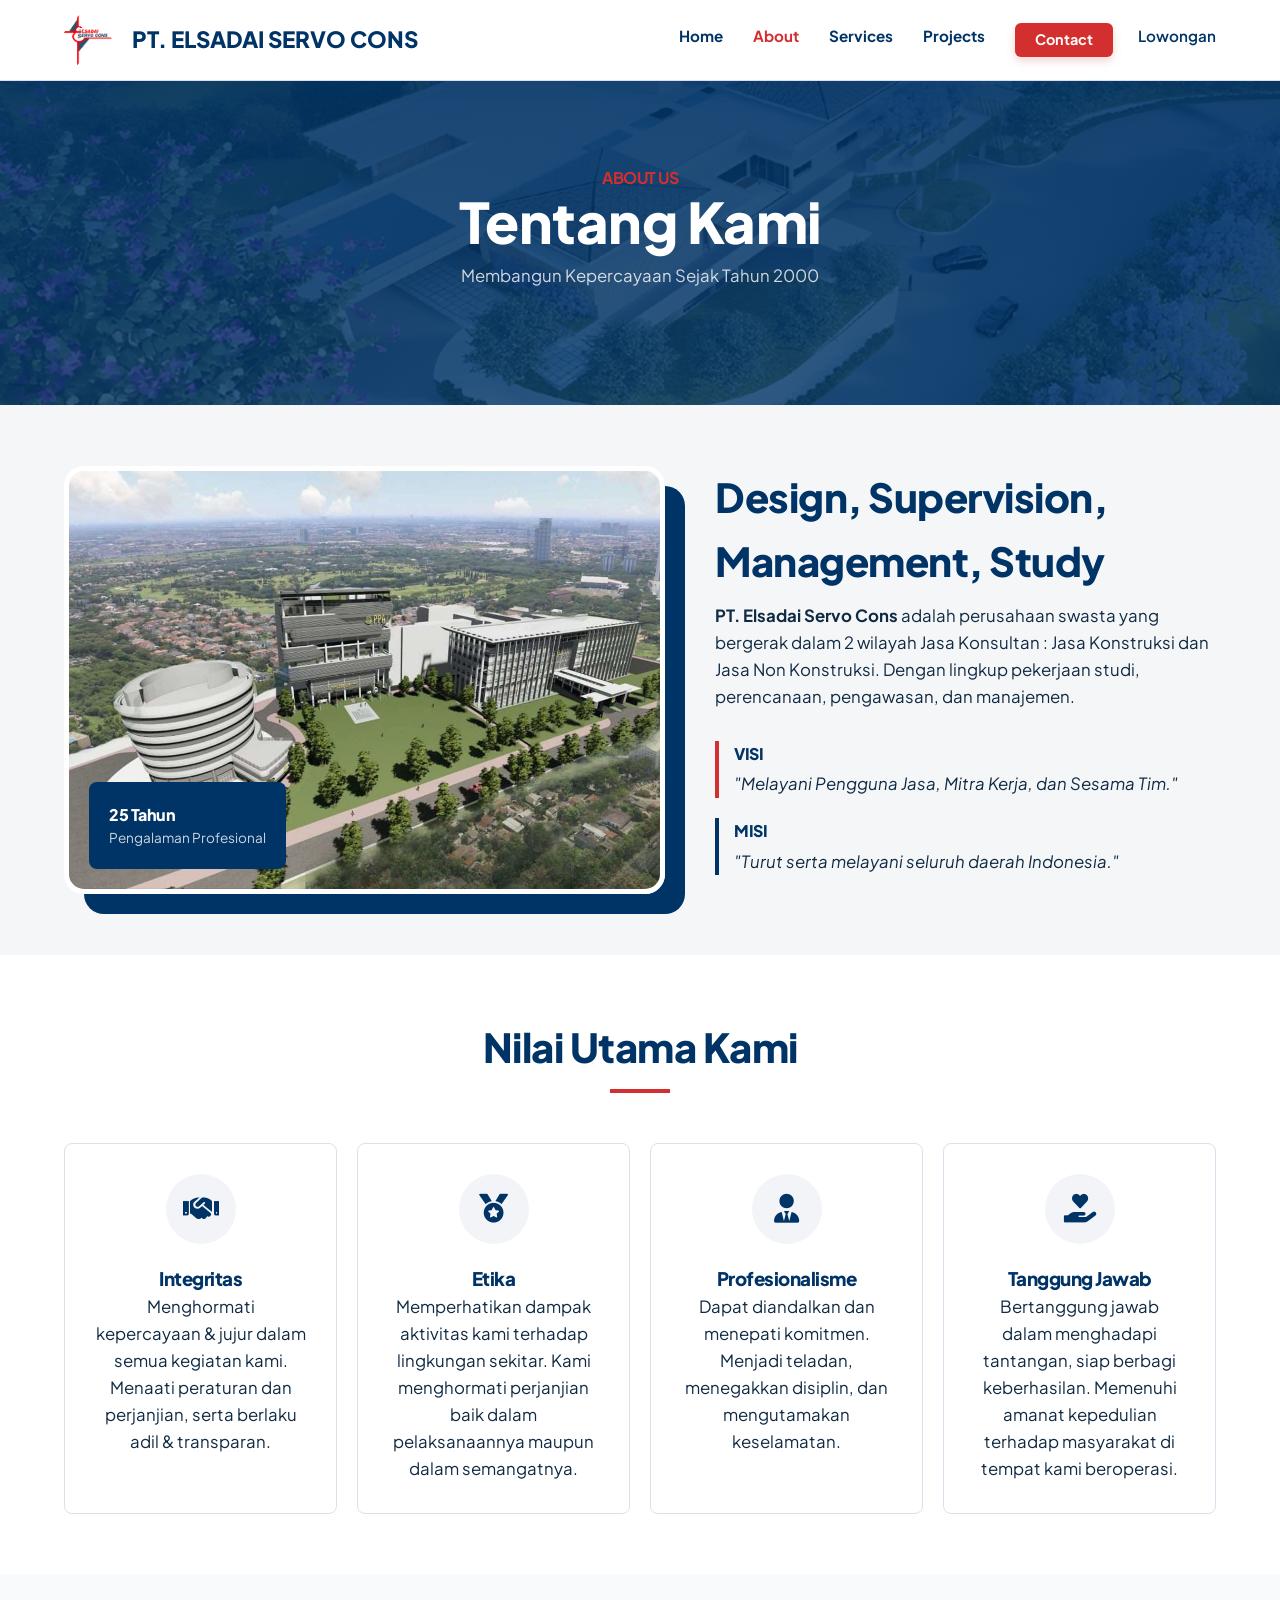
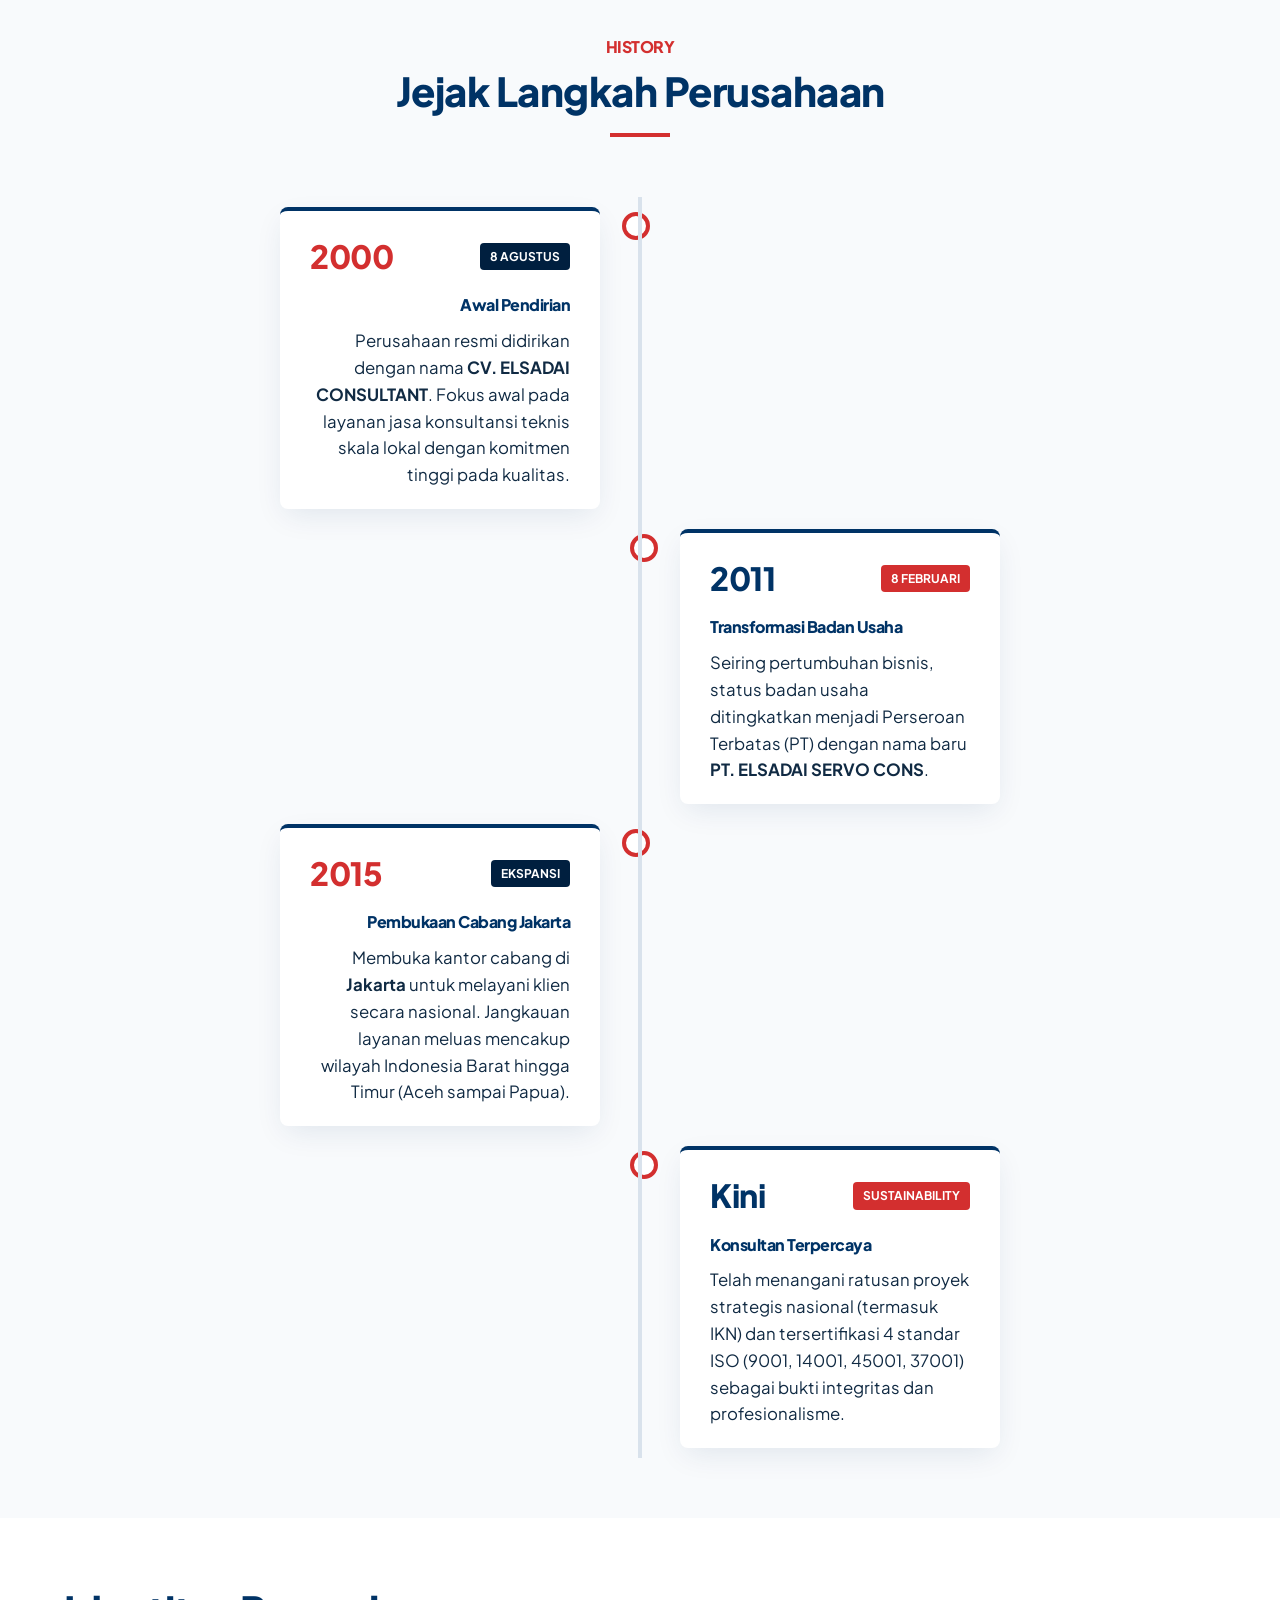
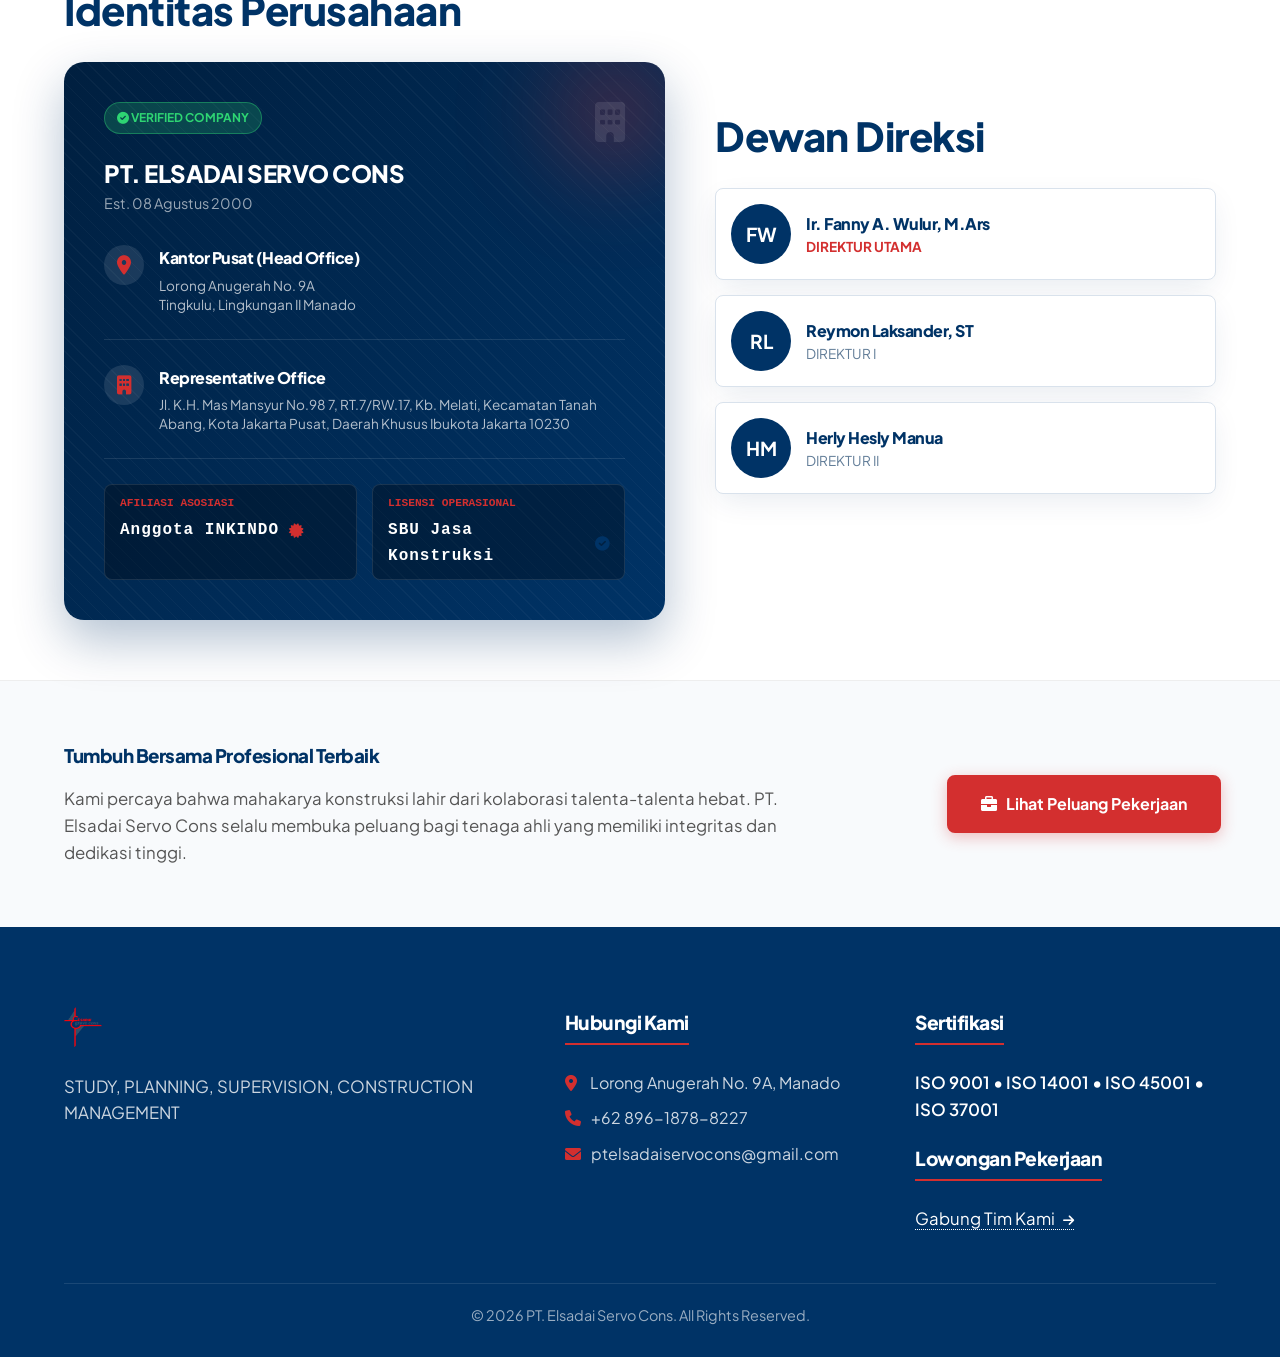
==== commit 68ba093c: "update career.html" ====
--- a/about.html
+++ b/about.html
@@ -27,6 +27,17 @@
             <li><a href="services.html">Services</a></li>
             <li><a href="portfolio.html">Projects</a></li>
             <li><a href="contact.html" class="nav-btn">Contact</a></li>
+            <li>
+              <a
+                href="career.html"
+                style="
+                  font-weight: 600;
+                  margin-left: 0px;
+                  color: var(--primary);
+                "
+                >Lowongan</a
+              >
+            </li>
           </ul>
         </nav>
       </div>
@@ -617,7 +628,7 @@
                 color: var(--primary);
               "
             >
-              <i class="fas fa-briefcase"></i> &nbsp; Lihat Peluang Karir
+              <i class="fas fa-briefcase"></i> &nbsp; Lihat Peluang Pekerjaan
             </a>
           </div>
         </div>
@@ -658,7 +669,7 @@
             <p style="color: #fff; font-weight: 600; margin-bottom: 20px">
               ISO 9001 • ISO 14001 • ISO 45001 • ISO 37001
             </p>
-            <h4>Karir</h4>
+            <h4>Lowongan Pekerjaan</h4>
             <p style="margin: 0">
               <a
                 href="career.html"
--- a/assets/css/style.css
+++ b/assets/css/style.css
@@ -61,7 +61,7 @@
   margin-bottom: 10px;
 }
 p {
-  color: var(--text-muted);
+  /* color:var(--text-muted) ; */
   font-size: 1.05rem;
 }
 a {
@@ -122,6 +122,7 @@
 .nav-btn {
   display: inline-block;
   padding: 14px 32px;
+  margin-right: -5px;
   font-weight: 700;
   border-radius: 8px;
   text-decoration: none;
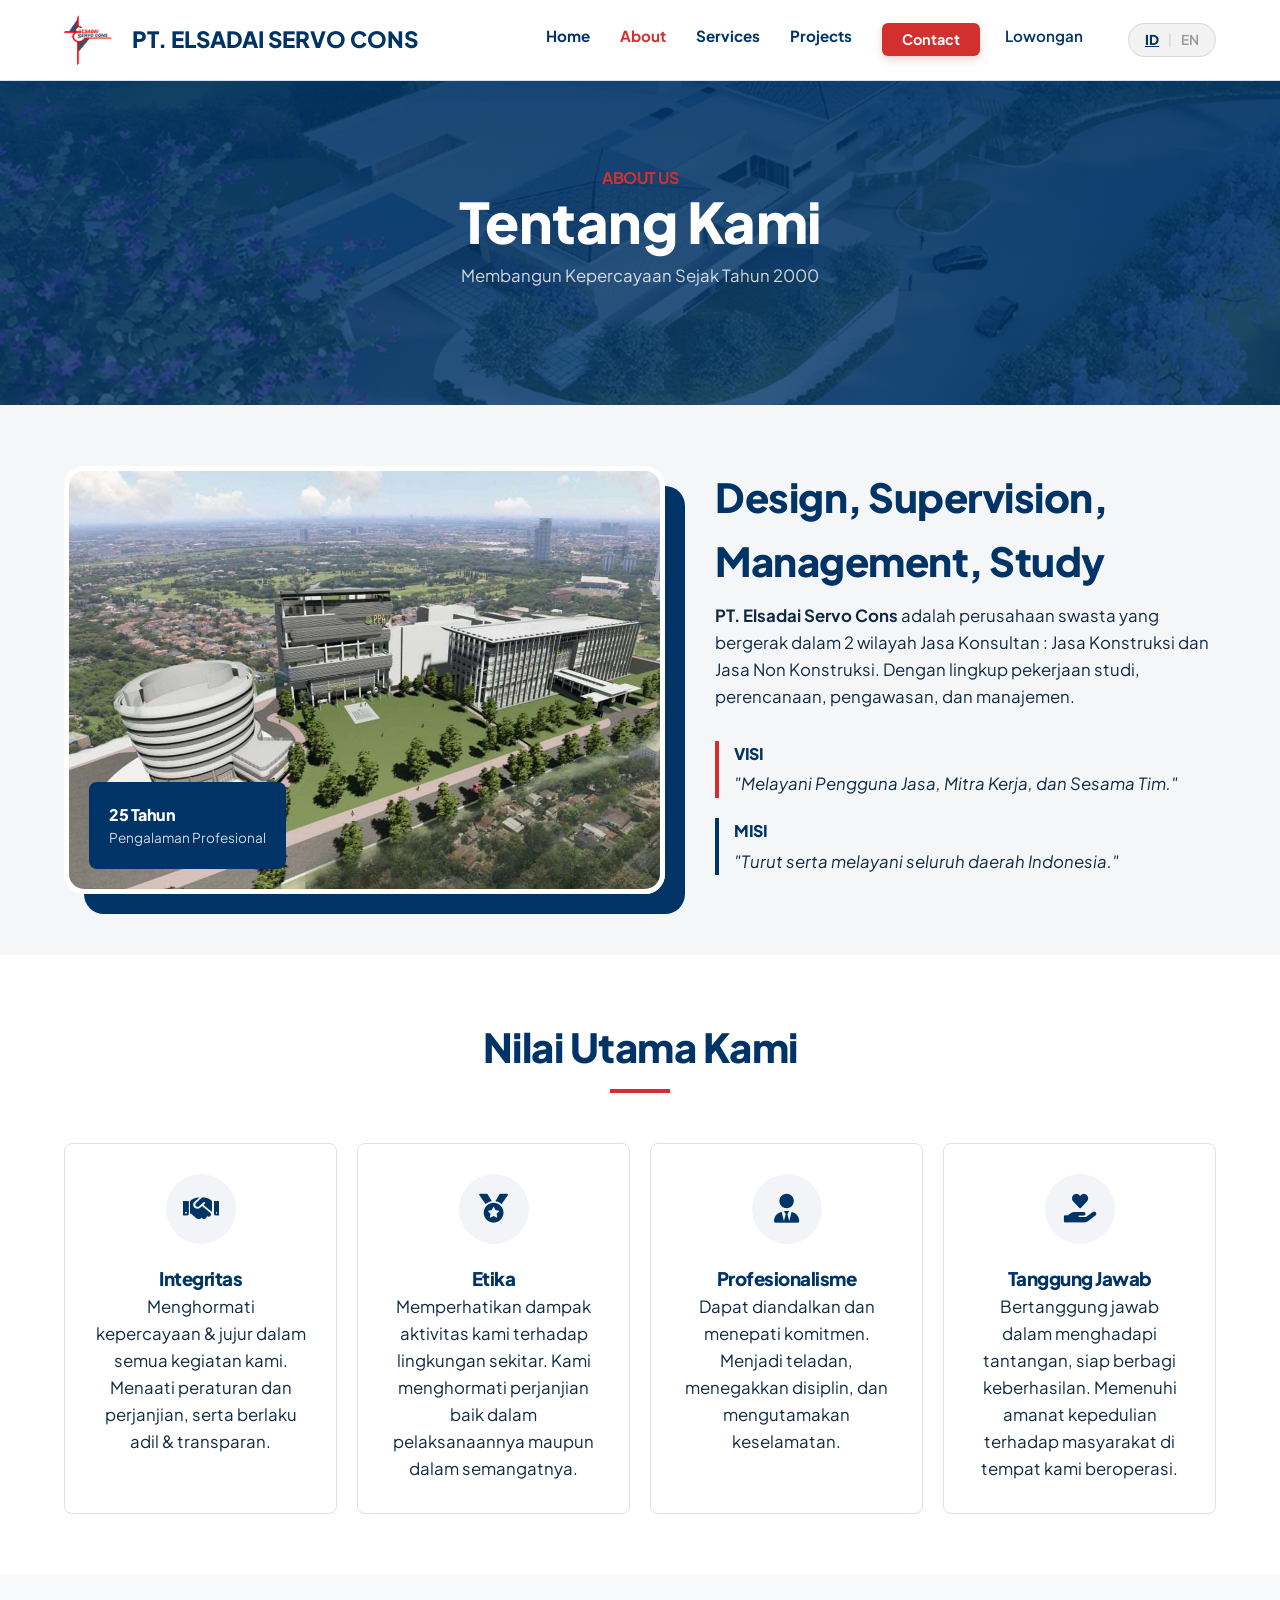
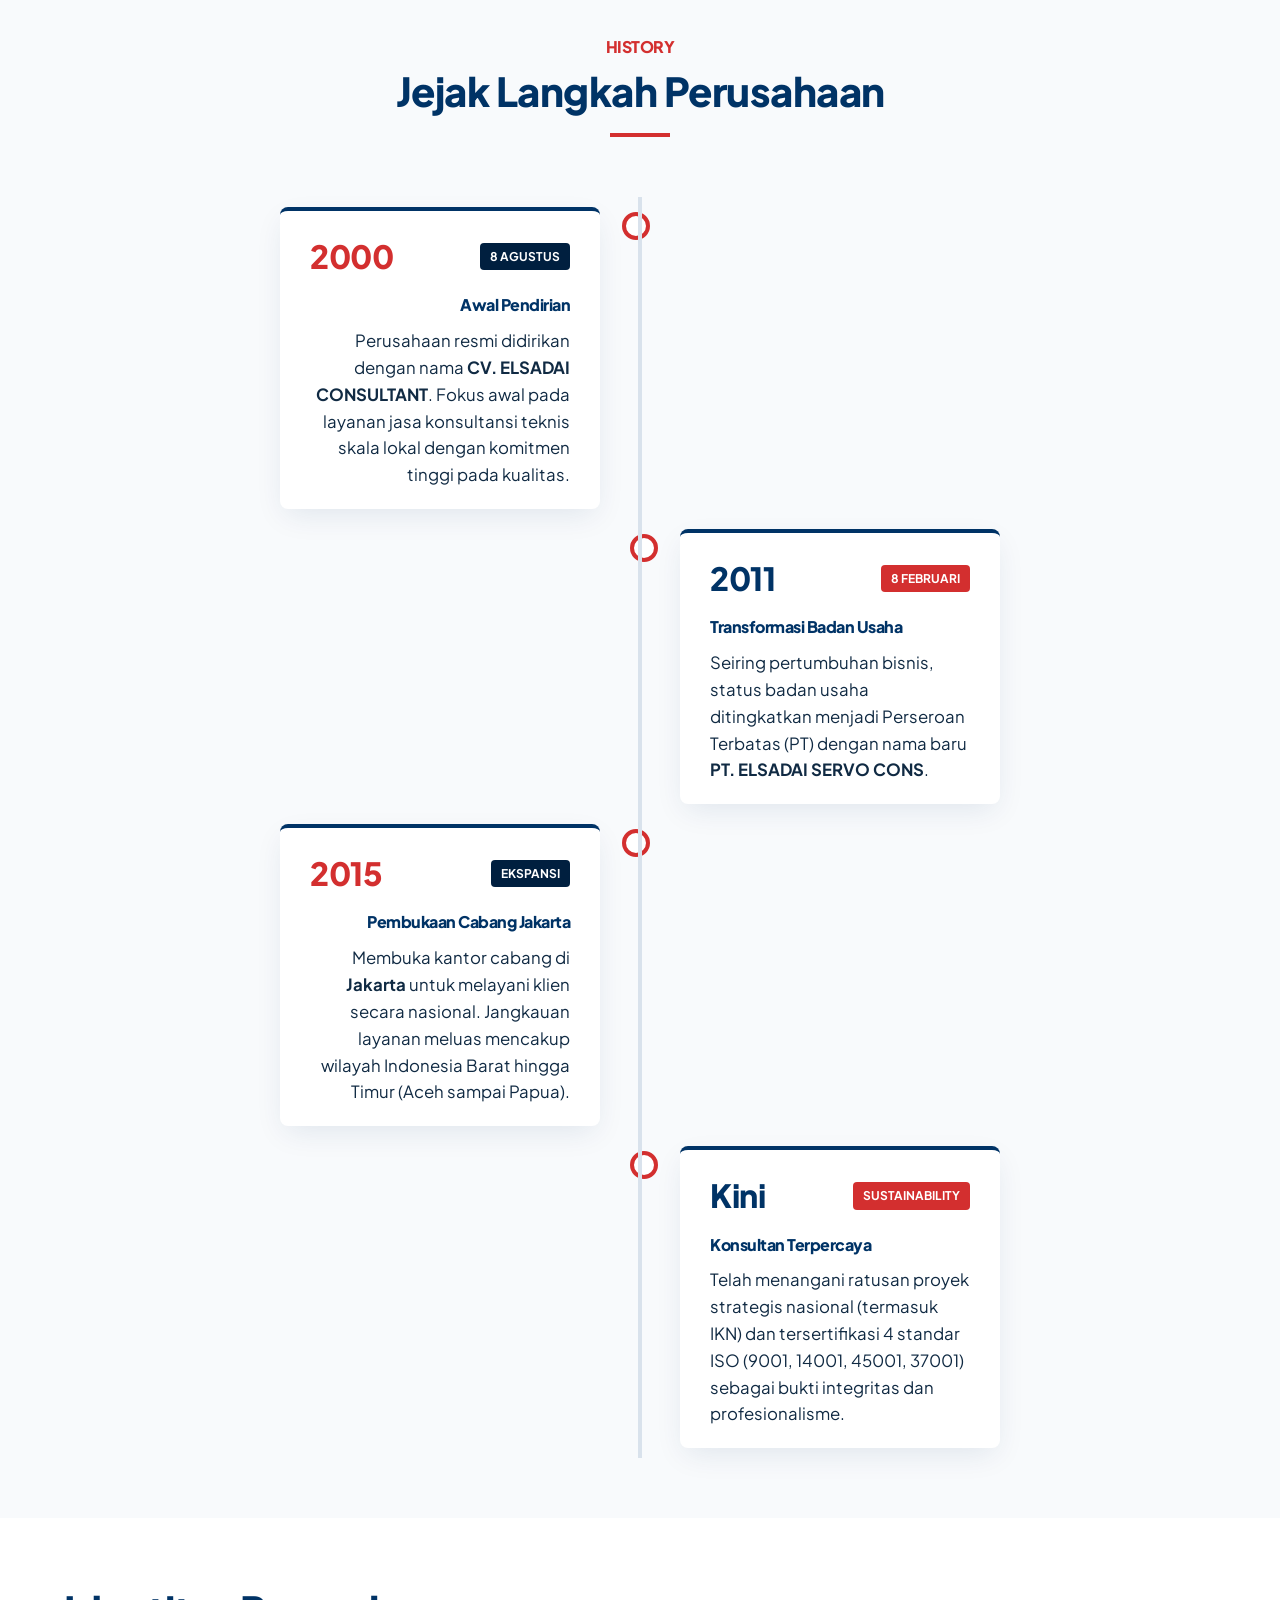
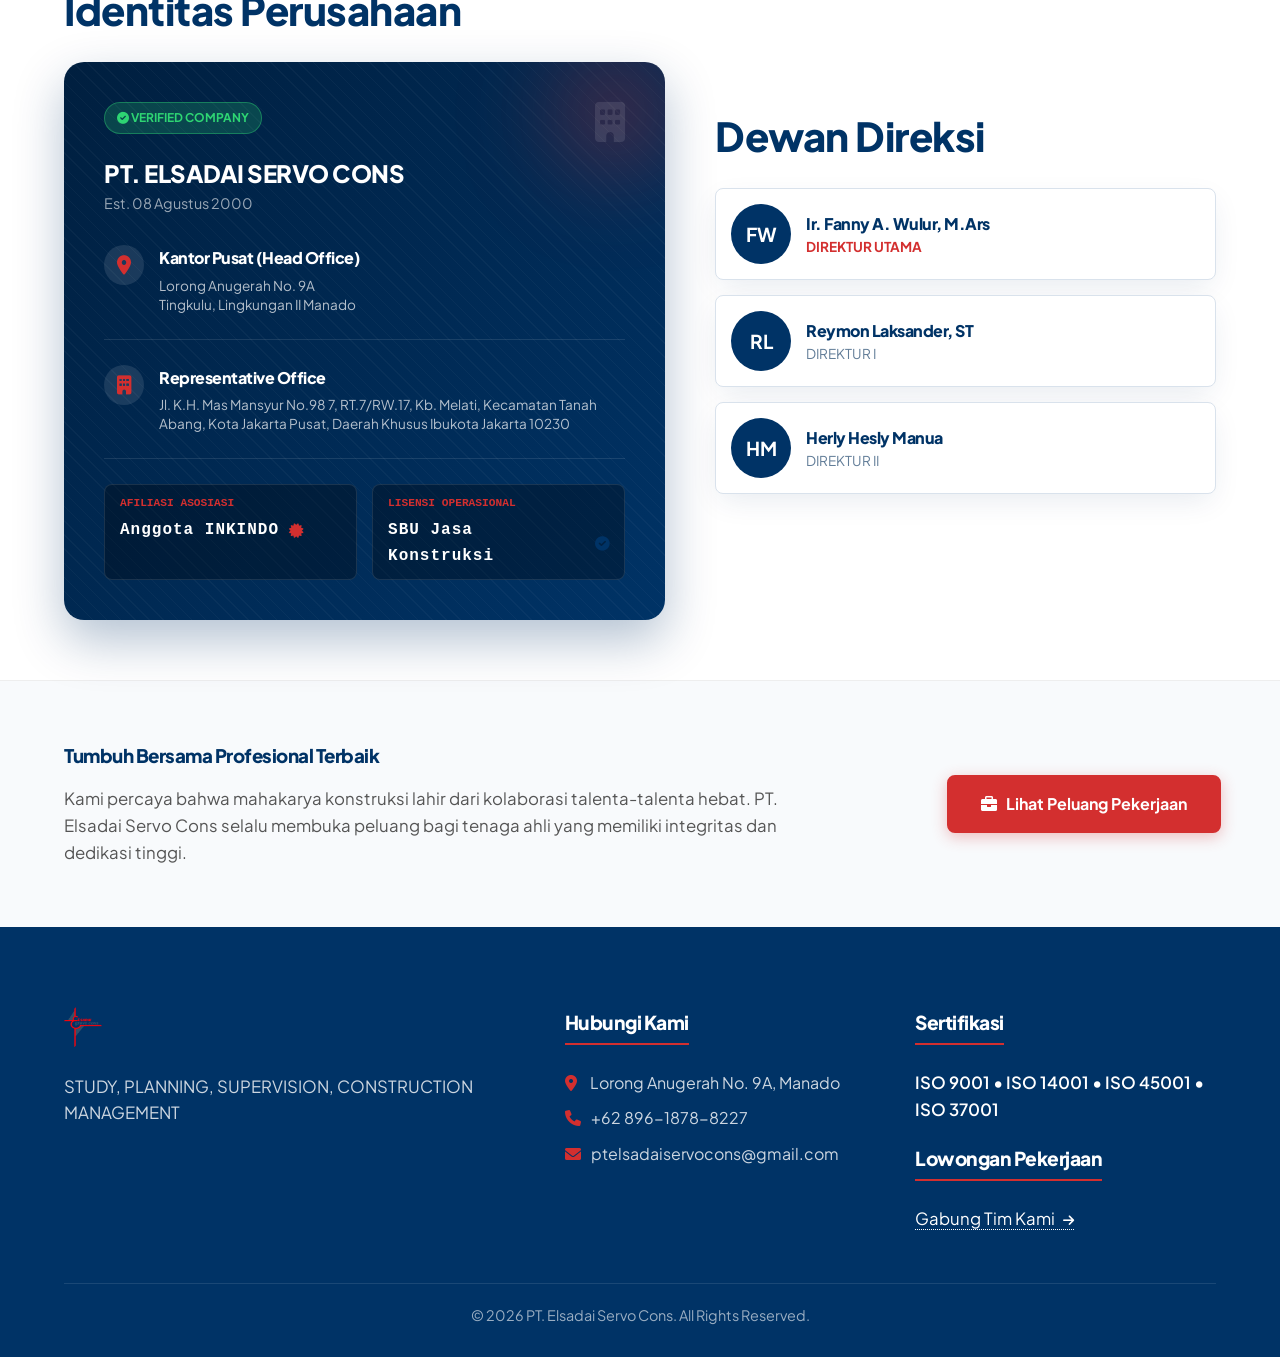
==== commit b00a0234: "dual lang feature, update new category in portofolio.html, update UI and dropdown option in career.h" ====
--- a/about.html
+++ b/about.html
@@ -9,8 +9,98 @@
       href="https://cdnjs.cloudflare.com/ajax/libs/font-awesome/6.0.0/css/all.min.css"
     />
     <link rel="stylesheet" href="assets/css/style.css" />
+    <style>
+      /* --- TOMBOL BAHASA --- */
+      .lang-switch-container {
+        display: flex;
+        align-items: center;
+        margin-left: 15px;
+        background: rgba(0, 0, 0, 0.05);
+        padding: 5px 12px;
+        border-radius: 50px;
+        border: 1px solid rgba(0, 0, 0, 0.1);
+      }
+      .lang-option {
+        cursor: pointer;
+        font-weight: 600;
+        font-size: 0.85rem;
+        color: #999;
+        transition: 0.3s;
+        padding: 0 4px;
+      }
+      .lang-option:hover {
+        color: var(--primary);
+      }
+      .lang-option.active {
+        color: var(--primary);
+        font-weight: 800;
+        text-decoration: underline;
+      }
+      .lang-separator {
+        margin: 0 5px;
+        color: #ccc;
+        font-size: 0.8rem;
+      }
+
+      /* --- CSS ANTI-BANNER GOOGLE (INI YANG KURANG TADI) --- */
+
+      /* 1. Sembunyikan Frame Banner (Mutlak) */
+      .goog-te-banner-frame.skiptranslate,
+      .goog-te-banner-frame,
+      iframe.goog-te-banner-frame {
+        display: none !important;
+        visibility: hidden !important;
+        height: 0 !important;
+        width: 0 !important;
+        z-index: -9999 !important;
+        opacity: 0 !important;
+      }
+
+      /* 2. Sembunyikan Body Google (Container terluar widget) */
+      .skiptranslate {
+        display: none !important;
+      }
+
+      /* 3. Kunci Body agar tidak bisa digeser Google */
+      body {
+        top: 0px !important;
+        position: static !important;
+        margin-top: 0px !important;
+      }
+
+      /* 4. Sembunyikan Tooltip & Highlight */
+      .goog-tooltip {
+        display: none !important;
+      }
+      .goog-tooltip:hover {
+        display: none !important;
+      }
+      .goog-text-highlight {
+        background-color: transparent !important;
+        box-shadow: none !important;
+      }
+
+      /* 5. Pastikan Header Tetap di Atas */
+      header {
+        top: 0 !important;
+      }
+
+      /* Animasi */
+      @keyframes fadeInUp {
+        from {
+          opacity: 0;
+          transform: translateY(20px);
+        }
+        to {
+          opacity: 1;
+          transform: translateY(0);
+        }
+      }
+    </style>
   </head>
   <body>
+    <div id="google_translate_element" style="display: none"></div>
+
     <header>
       <div class="container">
         <nav>
@@ -37,6 +127,24 @@
                 "
                 >Lowongan</a
               >
+            </li>
+
+            <li>
+              <div class="lang-switch-container">
+                <span
+                  class="lang-option"
+                  id="lang-id"
+                  onclick="setLanguage('id')"
+                  >ID</span
+                >
+                <span class="lang-separator">|</span>
+                <span
+                  class="lang-option"
+                  id="lang-en"
+                  onclick="setLanguage('en')"
+                  >EN</span
+                >
+              </div>
             </li>
           </ul>
         </nav>
@@ -696,6 +804,24 @@
 
     <button id="backToTop"><i class="fas fa-arrow-up"></i></button>
 
+    <script type="text/javascript">
+      function googleTranslateElementInit() {
+        new google.translate.TranslateElement(
+          {
+            pageLanguage: "id",
+            includedLanguages: "id,en",
+            layout: google.translate.TranslateElement.InlineLayout.SIMPLE,
+            autoDisplay: false,
+          },
+          "google_translate_element",
+        );
+      }
+    </script>
+    <script
+      type="text/javascript"
+      src="//translate.google.com/translate_a/element.js?cb=googleTranslateElementInit"
+    ></script>
+
     <script src="assets/js/main.js"></script>
 
     <script>
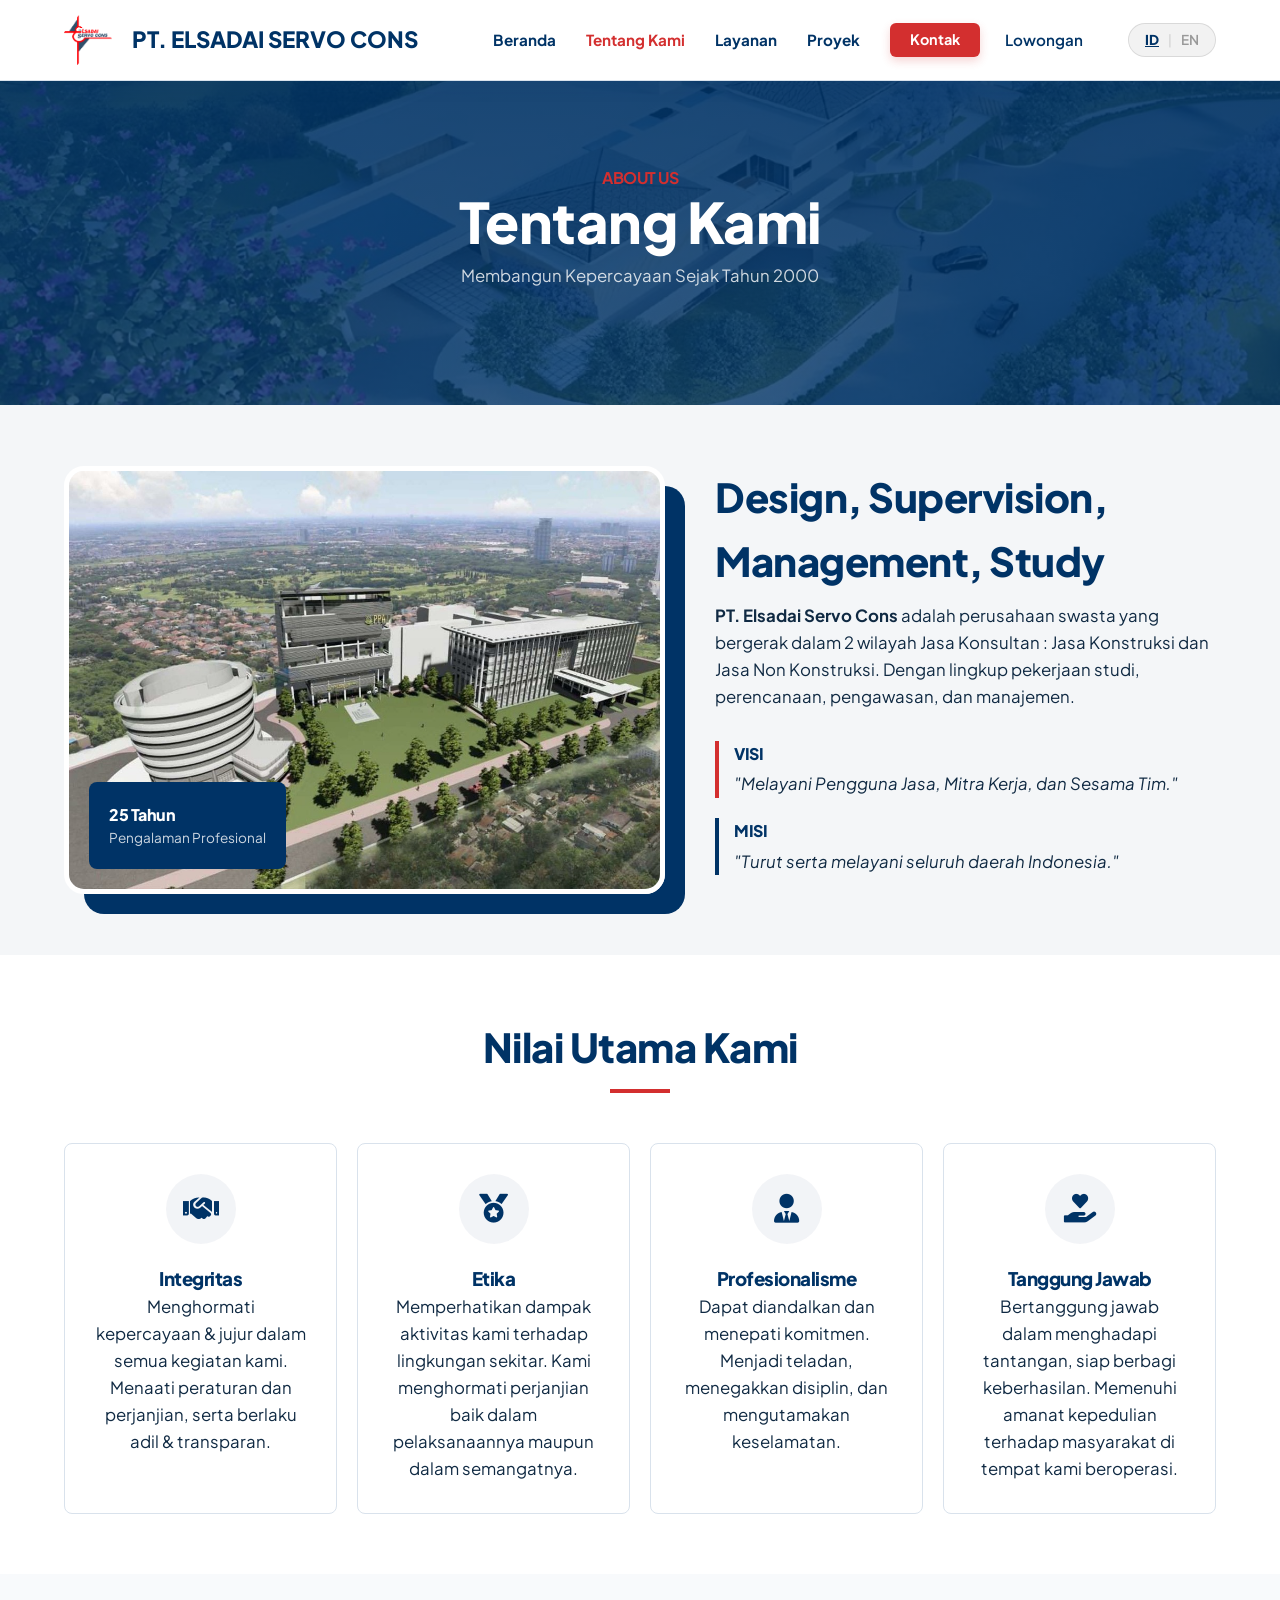
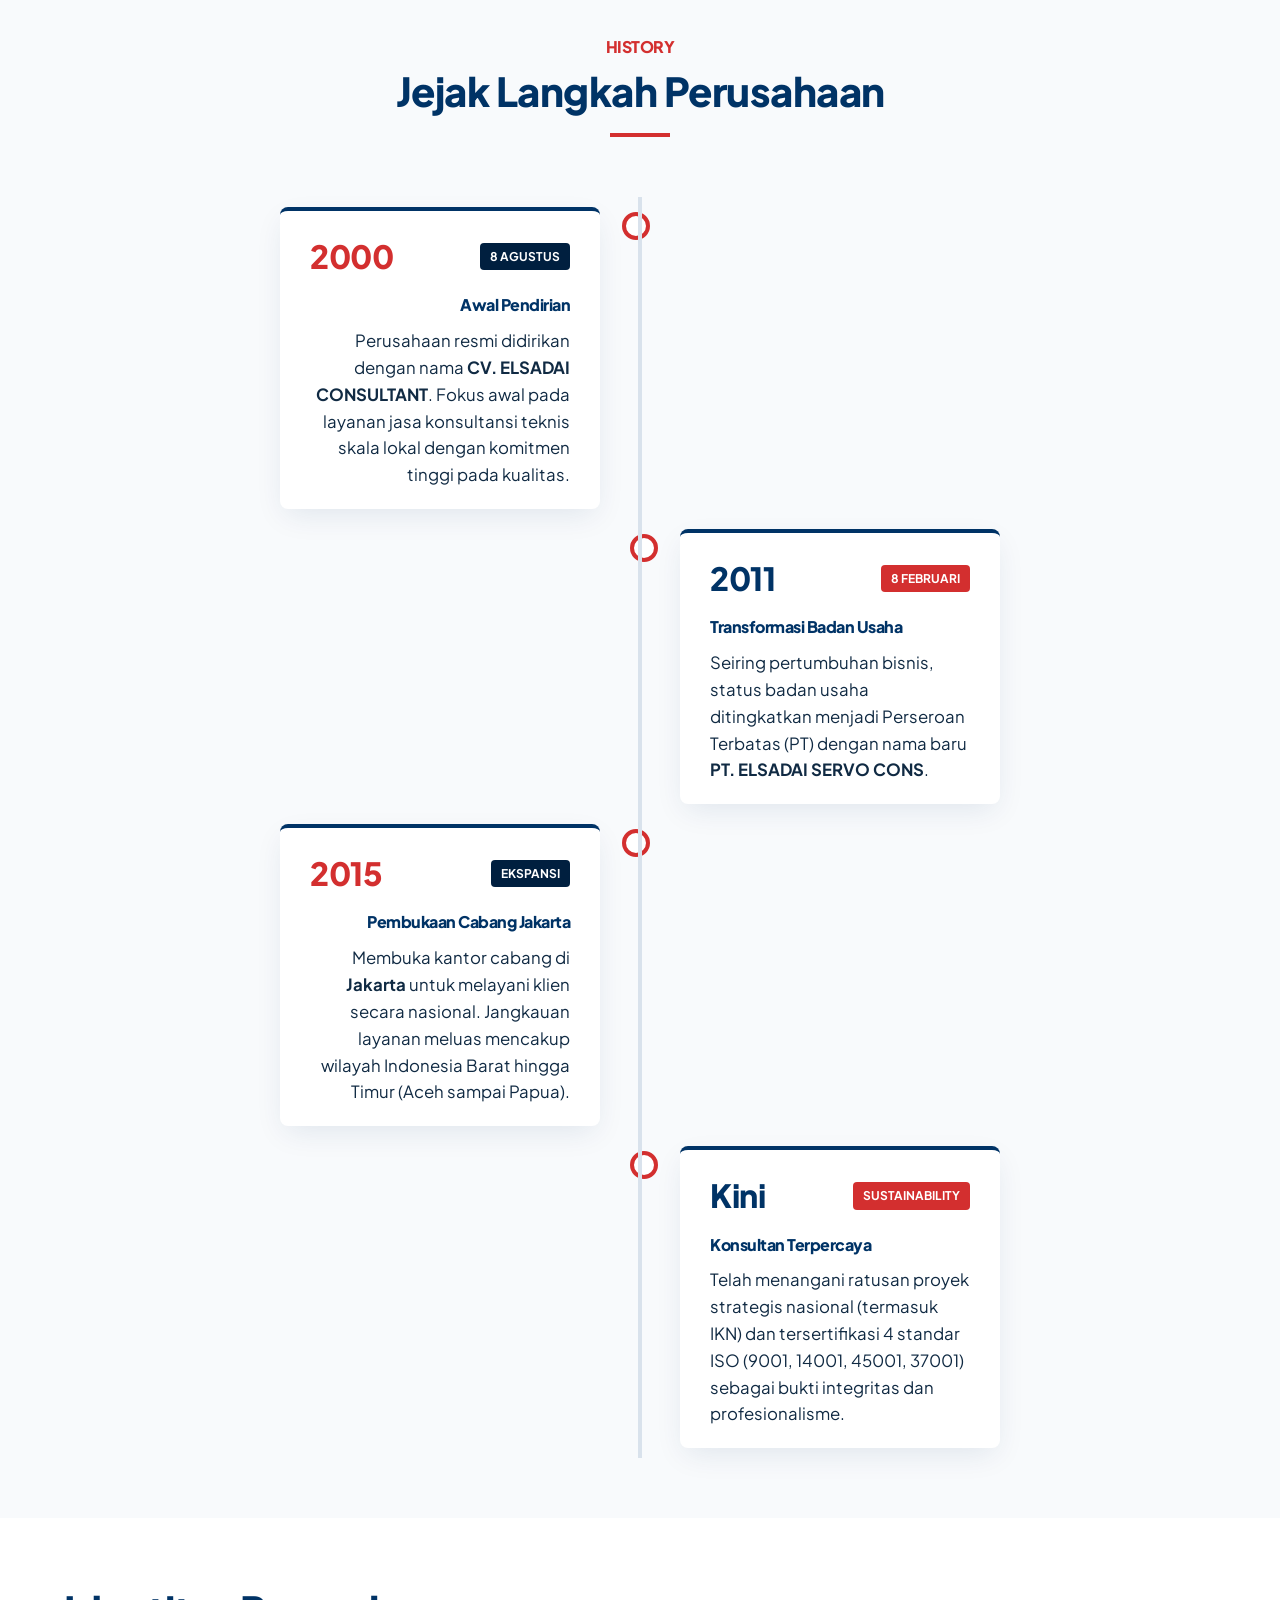
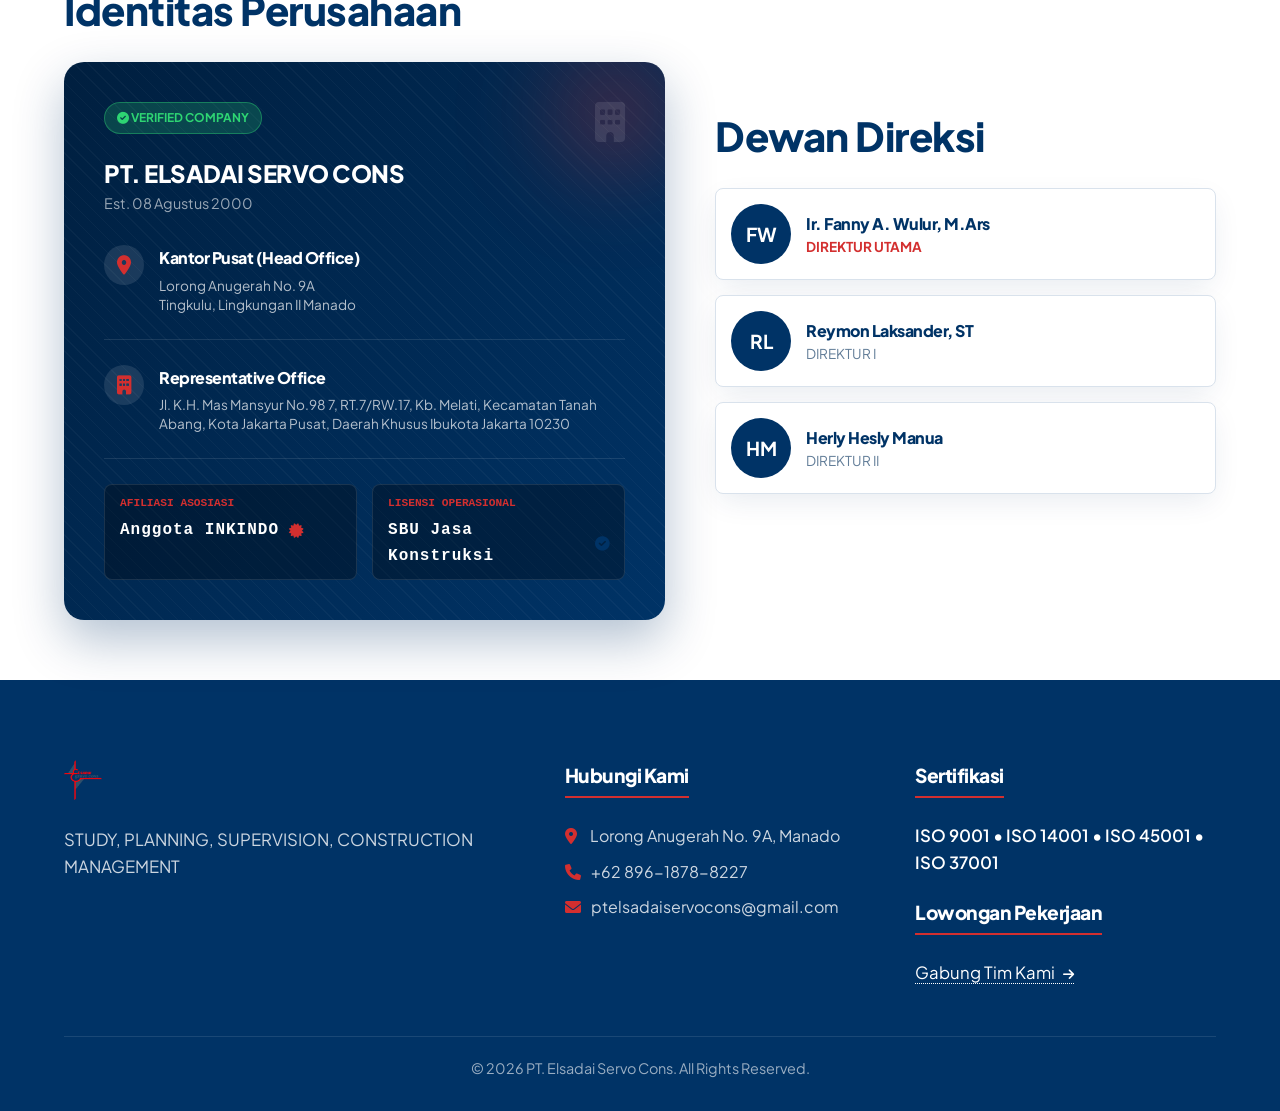
==== commit 47c68eb6: "Update dont-translate feature" ====
--- a/about.html
+++ b/about.html
@@ -42,9 +42,7 @@
         font-size: 0.8rem;
       }
 
-      /* --- CSS ANTI-BANNER GOOGLE (INI YANG KURANG TADI) --- */
-
-      /* 1. Sembunyikan Frame Banner (Mutlak) */
+      /* --- CSS ANTI-BANNER GOOGLE --- */
       .goog-te-banner-frame.skiptranslate,
       .goog-te-banner-frame,
       iframe.goog-te-banner-frame {
@@ -55,20 +53,14 @@
         z-index: -9999 !important;
         opacity: 0 !important;
       }
-
-      /* 2. Sembunyikan Body Google (Container terluar widget) */
       .skiptranslate {
         display: none !important;
       }
-
-      /* 3. Kunci Body agar tidak bisa digeser Google */
       body {
         top: 0px !important;
         position: static !important;
         margin-top: 0px !important;
       }
-
-      /* 4. Sembunyikan Tooltip & Highlight */
       .goog-tooltip {
         display: none !important;
       }
@@ -79,21 +71,49 @@
         background-color: transparent !important;
         box-shadow: none !important;
       }
-
-      /* 5. Pastikan Header Tetap di Atas */
       header {
         top: 0 !important;
       }
 
-      /* Animasi */
-      @keyframes fadeInUp {
-        from {
-          opacity: 0;
-          transform: translateY(20px);
-        }
-        to {
-          opacity: 1;
-          transform: translateY(0);
+      /* --- RESPONSIVE FIXES KHUSUS ABOUT --- */
+      @media (max-width: 768px) {
+        /* Timeline Mobile Fix */
+        .timeline::after {
+          left: 20px !important;
+        }
+        .timeline-item {
+          width: 100% !important;
+          padding-left: 60px !important;
+          padding-right: 15px !important;
+          text-align: left !important;
+        }
+        .timeline-item::after {
+          left: 10px !important;
+          right: auto !important;
+        }
+        .timeline-item.right {
+          left: 0 !important;
+        }
+        .timeline-content h3 {
+          font-size: 1.5rem !important;
+        }
+
+        /* Corporate Card Identity */
+        .corporate-card {
+          padding: 25px !important;
+          min-height: auto !important;
+        }
+        .corporate-card div[style*="justify-content: space-between"] {
+          flex-direction: column;
+          gap: 15px;
+        }
+        .legal-badge-group {
+          flex-direction: column;
+        }
+
+        /* Values Grid */
+        .values-grid {
+          grid-template-columns: 1fr !important;
         }
       }
     </style>
@@ -112,11 +132,11 @@
             <i class="fas fa-bars"></i>
           </div>
           <ul class="nav-links">
-            <li><a href="index.html">Home</a></li>
-            <li><a href="about.html" class="active">About</a></li>
-            <li><a href="services.html">Services</a></li>
-            <li><a href="portfolio.html">Projects</a></li>
-            <li><a href="contact.html" class="nav-btn">Contact</a></li>
+            <li><a href="index.html">Beranda</a></li>
+            <li><a href="about.html" class="active">Tentang Kami</a></li>
+            <li><a href="services.html">Layanan</a></li>
+            <li><a href="portfolio.html">Proyek</a></li>
+            <li><a href="contact.html" class="nav-btn">Kontak</a></li>
             <li>
               <a
                 href="career.html"
@@ -509,28 +529,31 @@
                     style="font-size: 2.5rem; color: rgba(255, 255, 255, 0.1)"
                   ></i>
                 </div>
+
                 <div class="office-loc">
                   <div class="loc-icon">
                     <i class="fas fa-map-marker-alt"></i>
                   </div>
                   <div class="loc-text">
                     <h4>Kantor Pusat (Head Office)</h4>
-                    <p>
+                    <p class="notranslate">
                       Lorong Anugerah No. 9A<br />Tingkulu, Lingkungan II Manado
                     </p>
                   </div>
                 </div>
+
                 <div class="office-loc">
                   <div class="loc-icon"><i class="fas fa-building"></i></div>
                   <div class="loc-text">
                     <h4>Representative Office</h4>
-                    <p>
+                    <p class="notranslate">
                       Jl. K.H. Mas Mansyur No.98 7, RT.7/RW.17, Kb. Melati,
                       Kecamatan Tanah Abang, Kota Jakarta Pusat, Daerah Khusus
                       Ibukota Jakarta 10230
                     </p>
                   </div>
                 </div>
+
                 <div class="legal-badge-group">
                   <div class="legal-badge">
                     <span>Afiliasi Asosiasi</span>
@@ -696,48 +719,6 @@
                 </div>
               </div>
             </div>
-          </div>
-        </div>
-      </div>
-    </section>
-
-    <section
-      class="section-padding"
-      style="background-color: #f8fafc; border-top: 1px solid #eee"
-    >
-      <div class="container reveal">
-        <div
-          style="
-            display: flex;
-            flex-wrap: wrap;
-            align-items: center;
-            justify-content: space-between;
-            gap: 30px;
-          "
-        >
-          <div style="flex: 2; min-width: 300px">
-            <h3 style="color: var(--primary); margin-bottom: 15px">
-              Tumbuh Bersama Profesional Terbaik
-            </h3>
-            <p style="color: #555; line-height: 1.6; margin-bottom: 0">
-              Kami percaya bahwa mahakarya konstruksi lahir dari kolaborasi
-              talenta-talenta hebat. PT. Elsadai Servo Cons selalu membuka
-              peluang bagi tenaga ahli yang memiliki integritas dan dedikasi
-              tinggi.
-            </p>
-          </div>
-          <div style="flex: 1; text-align: right; min-width: 200px">
-            <a
-              href="career.html"
-              class="btn"
-              style="
-                background: var(--accent);
-                border: 2px solid var(--accent);
-                color: var(--primary);
-              "
-            >
-              <i class="fas fa-briefcase"></i> &nbsp; Lihat Peluang Pekerjaan
-            </a>
           </div>
         </div>
       </div>
@@ -761,7 +742,7 @@
           </div>
           <div class="footer-info">
             <h4>Hubungi Kami</h4>
-            <ul>
+            <ul class="notranslate">
               <li>
                 <i class="fas fa-map-marker-alt"></i> Lorong Anugerah No. 9A,
                 Manado
@@ -835,6 +816,17 @@
           },
         );
       }
+      // === SCRIPT ANTI-BANNER HARDCODE ===
+      setInterval(function () {
+        var banner = document.querySelector(".goog-te-banner-frame");
+        if (banner) {
+          banner.remove();
+        }
+        if (document.body.style.top && document.body.style.top !== "0px") {
+          document.body.style.setProperty("top", "0px", "important");
+          document.body.style.setProperty("position", "static", "important");
+        }
+      }, 50);
     </script>
   </body>
 </html>
--- a/assets/css/style.css
+++ b/assets/css/style.css
@@ -39,7 +39,7 @@
   color: var(--text-main);
   font-family: var(--font-main);
   line-height: 1.6;
-  overflow-x: hidden;
+  overflow-x: hidden; /* Mencegah horizontal scroll di mobile */
 }
 
 h1,
@@ -61,7 +61,6 @@
   margin-bottom: 10px;
 }
 p {
-  /* color:var(--text-muted) ; */
   font-size: 1.05rem;
 }
 a {
@@ -133,7 +132,6 @@
 
 .btn,
 .nav-btn {
-  /* Red Button */
   background: var(--accent);
   color: #fff !important;
   box-shadow: 0 4px 15px rgba(211, 47, 47, 0.3);
@@ -146,7 +144,6 @@
 }
 
 .btn-navy {
-  /* Navy Button */
   background: var(--primary);
   color: #fff;
   margin-left: 10px;
@@ -158,7 +155,6 @@
 }
 
 .btn-outline {
-  /* Border Only */
   background: transparent;
   color: var(--primary);
   border: 2px solid var(--primary);
@@ -221,6 +217,7 @@
   margin: 0;
   padding: 0;
   list-style: none !important;
+  align-items: center; /* Vertical Center */
 }
 .nav-links li {
   list-style: none !important;
@@ -237,7 +234,6 @@
   color: var(--accent);
 }
 
-/* Remove default dots/lines */
 .nav-links a::before,
 .nav-links a::after {
   content: none !important;
@@ -252,11 +248,9 @@
   cursor: pointer;
 }
 
-/* --- FIX: NAV BAR BUTTON (CONTACT) --- */
-/* Override agar tombol di menu tidak terlalu besar */
 .nav-links .nav-btn {
-  padding: 8px 20px !important; /* REVISI: Ukuran lebih ramping */
-  font-size: 0.9rem !important; /* Font sedikit lebih kecil */
+  padding: 8px 20px !important;
+  font-size: 0.9rem !important;
   border-radius: 6px;
   line-height: 1.2;
   display: inline-block;
@@ -264,7 +258,6 @@
   color: #fff !important;
   box-shadow: 0 4px 10px rgba(211, 47, 47, 0.2);
 }
-
 .nav-links .nav-btn:hover {
   background: var(--accent-hover);
   transform: translateY(-2px);
@@ -803,7 +796,7 @@
   box-shadow: 0 5px 15px rgba(0, 51, 102, 0.2);
 }
 
-/* Grid & Cards */
+/* Grid & Cards (Modern) */
 .project-gallery {
   display: grid;
   grid-template-columns: repeat(auto-fill, minmax(350px, 1fr));
@@ -838,7 +831,6 @@
   transform: scale(1.1);
   filter: brightness(0.7);
 }
-
 .card-content-overlay {
   position: absolute;
   bottom: 0;
@@ -946,52 +938,46 @@
   color: #fff;
   padding: 80px 0 30px;
   margin-top: 0px;
-
-  /* --- FIX FINAL: FOOTER LOGO (WARNA ASLI) --- */
-  .footer-logo-img {
-    height: 40px; /* Ukuran tetap rapi */
-    width: auto;
-    max-width: 150px;
-    margin-bottom: 20px;
-    display: inline-block;
-    object-fit: contain;
-
-    /* Filter dihapus agar warna logo kembali asli */
-    filter: none;
-    opacity: 1;
-  }
-
-  .footer-info h4 {
-    color: #fff;
-    margin-bottom: 25px;
-    font-size: 1.2rem;
-    border-bottom: 2px solid var(--accent);
-    display: inline-block;
-    padding-bottom: 5px;
-  }
-  .footer-info p,
-  .footer-info li {
-    color: rgba(255, 255, 255, 0.8);
-    margin-bottom: 10px;
-  }
-  .footer-info ul li i {
-    color: var(--accent);
-    margin-right: 10px;
-  }
-  .footer-bottom {
-    border-top: 1px solid rgba(255, 255, 255, 0.1);
-    margin-top: 50px;
-    padding-top: 20px;
-    text-align: center;
-    color: rgba(255, 255, 255, 0.6);
-    font-size: 0.9rem;
-  }
+}
+.footer-logo-img {
+  height: 40px;
+  width: auto;
+  max-width: 150px;
+  margin-bottom: 20px;
+  display: inline-block;
+  object-fit: contain;
+  filter: none;
+  opacity: 1;
+}
+.footer-info h4 {
+  color: #fff;
+  margin-bottom: 25px;
+  font-size: 1.2rem;
+  border-bottom: 2px solid var(--accent);
+  display: inline-block;
+  padding-bottom: 5px;
+}
+.footer-info p,
+.footer-info li {
+  color: rgba(255, 255, 255, 0.8);
+  margin-bottom: 10px;
+}
+.footer-info ul li i {
+  color: var(--accent);
+  margin-right: 10px;
+}
+.footer-bottom {
+  border-top: 1px solid rgba(255, 255, 255, 0.1);
+  margin-top: 50px;
+  padding-top: 20px;
+  text-align: center;
+  color: rgba(255, 255, 255, 0.6);
+  font-size: 0.9rem;
 }
 
 /* =========================================
    9. ANIMATIONS & INTERACTIVE
    ========================================= */
-/* Back to Top */
 #backToTop {
   position: fixed;
   bottom: 30px;
@@ -1015,8 +1001,6 @@
   background: var(--primary);
   transform: translateY(-5px);
 }
-
-/* Scroll Reveal */
 .reveal {
   opacity: 0;
   transform: translateY(30px);
@@ -1026,8 +1010,6 @@
   opacity: 1;
   transform: translateY(0);
 }
-
-/* FadeInUp (for Titles) */
 @keyframes fadeInUp {
   from {
     opacity: 0;
@@ -1038,8 +1020,6 @@
     transform: translateY(0);
   }
 }
-
-/* Marquee Animation */
 @keyframes marquee {
   0% {
     transform: translateX(0);
@@ -1049,113 +1029,16 @@
   }
 }
 
-/* =========================================
-   10. GLOBAL RESPONSIVE
-   ========================================= */
-@media (max-width: 992px) {
-  h1 {
-    font-size: 2.8rem;
-  }
-  .hero-wrapper {
-    grid-template-columns: 1fr;
-    text-align: center;
-  }
-  .hero-image {
-    display: none;
-  }
-  .hero-stats {
-    justify-content: center;
-  }
-  .hero::before {
-    width: 100%;
-    height: 30%;
-    top: auto;
-    bottom: 0;
-    clip-path: none;
-    background: linear-gradient(to top, rgba(240, 244, 248, 1), transparent);
-  }
-}
-
-@media (max-width: 768px) {
-  /* Navigation */
-  .nav-links {
-    position: fixed;
-    top: 70px;
-    right: -100%;
-    width: 100%;
-    height: calc(100vh - 70px);
-    background: #fff;
-    flex-direction: column;
-    align-items: center;
-    justify-content: flex-start;
-    padding-top: 50px;
-    transition: 0.4s;
-    border-top: 1px solid #eee;
-  }
-  .nav-links.active {
-    right: 0;
-  }
-  .nav-links li {
-    margin-bottom: 25px;
-  }
-  .hamburger {
-    display: block;
-  }
-
-  /* Sections */
-  .hero-modern h1 {
-    font-size: 2.5rem;
-  }
-  .project-gallery {
-    grid-template-columns: 1fr;
-  }
-  .featured-project {
-    height: 350px;
-  }
-  .timeline::after {
-    left: 31px;
-  }
-  .timeline-item {
-    width: 100%;
-    padding-left: 70px;
-    padding-right: 25px;
-  }
-  .timeline-item::after {
-    left: 21px;
-  }
-  .left {
-    text-align: left;
-  }
-  .right {
-    left: 0%;
-  }
-  .right::after {
-    left: -10px;
-  }
-}
-
-/* --- FIX: 4 COLUMNS FOR VALUES --- */
-.values-grid {
-  display: grid;
-  grid-template-columns: repeat(4, 1fr); /* Paksa 4 kolom */
-  gap: 20px;
-}
-
-/* Responsif: Jadi 2 kolom di Tablet, 1 kolom di HP */
-@media (max-width: 992px) {
-  .values-grid {
-    grid-template-columns: repeat(2, 1fr);
-  }
-}
-@media (max-width: 576px) {
-  .values-grid {
-    grid-template-columns: 1fr;
-  }
+.hidden {
+  display: none;
+  animation: fadeOut 0.3s ease;
+}
+.visible {
+  display: block;
+  animation: fadeInUp 0.5s ease;
 }
 
 /* --- CONTACT PAGE STYLES --- */
-
-/* Contact Info Cards */
 .contact-icon {
   width: 60px;
   height: 60px;
@@ -1173,15 +1056,11 @@
   background: var(--accent);
   color: #fff;
 }
-
-/* Contact Form Grid */
 .contact-wrapper {
   display: grid;
   grid-template-columns: 1fr 1fr;
   gap: 50px;
 }
-
-/* Form Styles */
 .contact-form {
   background: #fff;
   padding: 40px;
@@ -1219,8 +1098,6 @@
   resize: vertical;
   min-height: 120px;
 }
-
-/* Map Container */
 .map-container {
   border-radius: 16px;
   overflow: hidden;
@@ -1235,55 +1112,167 @@
   border: 0;
 }
 
-/* Responsive Contact */
+.values-grid {
+  display: grid;
+  grid-template-columns: repeat(4, 1fr);
+  gap: 20px;
+}
+
+/* =========================================
+   10. RESPONSIVE MEDIA QUERIES (FIXED)
+   ========================================= */
+
+/* A. Tablet & Laptop Kecil (max 992px) */
 @media (max-width: 992px) {
+  h1 {
+    font-size: 2.8rem;
+  }
+  h2 {
+    font-size: 2.2rem;
+  }
+  .hero-wrapper {
+    grid-template-columns: 1fr;
+    text-align: center;
+  }
+  .hero-image {
+    display: none;
+  }
+  .services-grid,
+  .values-grid {
+    grid-template-columns: repeat(2, 1fr) !important;
+  }
+  .intro-grid {
+    grid-template-columns: 1fr !important;
+  }
   .contact-wrapper {
-    grid-template-columns: 1fr;
+    grid-template-columns: 1fr !important;
   }
   .map-container {
-    height: 350px;
-  }
-}
-
-.red-separator {
-  width: 100%;
-  height: 50px; /* Tinggi blok sesuai request (40-50px) */
-  background: var(--accent); /* Menggunakan warna merah branding */
-  margin: 0;
-  border: none;
-  display: block; /* Pastikan tampil sebagai blok penuh */
-}
-
-/* --- PROJECT FILTER TABS --- */
-.filter-btn {
-  padding: 12px 30px;
-  border: 2px solid var(--border-light);
-  background: #fff;
-  color: var(--text-muted);
-  border-radius: 50px;
-  font-weight: 700;
-  cursor: pointer;
-  transition: 0.3s;
-  margin: 0 10px;
-  font-size: 0.95rem;
-}
-
-.filter-btn:hover,
-.filter-btn.active {
-  background: var(--primary);
-  color: #fff;
-  border-color: var(--primary);
-  box-shadow: 0 5px 15px rgba(0, 51, 102, 0.2);
-}
-
-/* Class untuk menyembunyikan section */
-.hidden {
-  display: none;
-  animation: fadeOut 0.3s ease;
-}
-
-/* Class untuk memunculkan section */
-.visible {
-  display: block;
-  animation: fadeInUp 0.5s ease;
-}
+    min-height: 350px;
+  }
+  .hero::before {
+    width: 100%;
+    height: 30%;
+    top: auto;
+    bottom: 0;
+    clip-path: none;
+  }
+}
+
+/* B. Mobile Portrait (max 768px) */
+@media (max-width: 768px) {
+  /* Typography Scale Down */
+  h1 {
+    font-size: 2.2rem;
+  }
+  h2 {
+    font-size: 1.8rem;
+  }
+  .section-padding {
+    padding: 40px 0;
+  }
+
+  /* Navbar Mobile */
+  .hamburger {
+    display: block;
+    z-index: 1002;
+  }
+  .nav-links {
+    position: fixed;
+    top: 0;
+    right: -100%;
+    width: 80%;
+    height: 100vh;
+    background: #fff;
+    flex-direction: column;
+    align-items: flex-start;
+    justify-content: flex-start;
+    padding: 80px 30px;
+    transition: 0.4s;
+    box-shadow: -5px 0 15px rgba(0, 0, 0, 0.1);
+    z-index: 1001;
+  }
+  .nav-links.active {
+    right: 0;
+  }
+  .nav-links li {
+    width: 100%;
+    margin-bottom: 15px;
+  }
+  .nav-links .nav-btn {
+    width: 100%;
+    text-align: center;
+  }
+
+  /* Hero Fix */
+  .hero-modern {
+    background-attachment: scroll;
+    text-align: center;
+    padding: 0 20px;
+  }
+  .hero-mini {
+    height: auto;
+    min-height: 350px;
+    padding: 100px 20px 60px;
+  }
+
+  /* Grid Fixes */
+  .services-grid {
+    grid-template-columns: 1fr !important;
+  }
+  .values-grid {
+    grid-template-columns: 1fr !important;
+  }
+  .project-gallery {
+    grid-template-columns: 1fr !important;
+  }
+
+  /* Timeline Fix */
+  .timeline::after {
+    left: 20px;
+  }
+  .timeline-item {
+    width: 100%;
+    padding-left: 60px;
+    padding-right: 15px;
+    text-align: left;
+  }
+  .timeline-item::after {
+    left: 10px;
+    right: auto;
+  }
+  .left,
+  .right {
+    left: 0;
+    text-align: left;
+  }
+
+  /* Footer Fix */
+  footer .services-grid {
+    grid-template-columns: 1fr !important;
+    text-align: center;
+  }
+
+  /* General */
+  .container {
+    padding: 0 20px;
+  }
+  .btn,
+  .btn-navy {
+    width: 100%;
+    margin: 5px 0;
+    text-align: center;
+  }
+  .btn-navy {
+    margin-left: 0;
+  }
+
+  /* Filter Buttons */
+  .filter-container {
+    flex-direction: column;
+  }
+  .filter-btn {
+    width: 100%;
+    margin: 5px 0;
+  }
+}
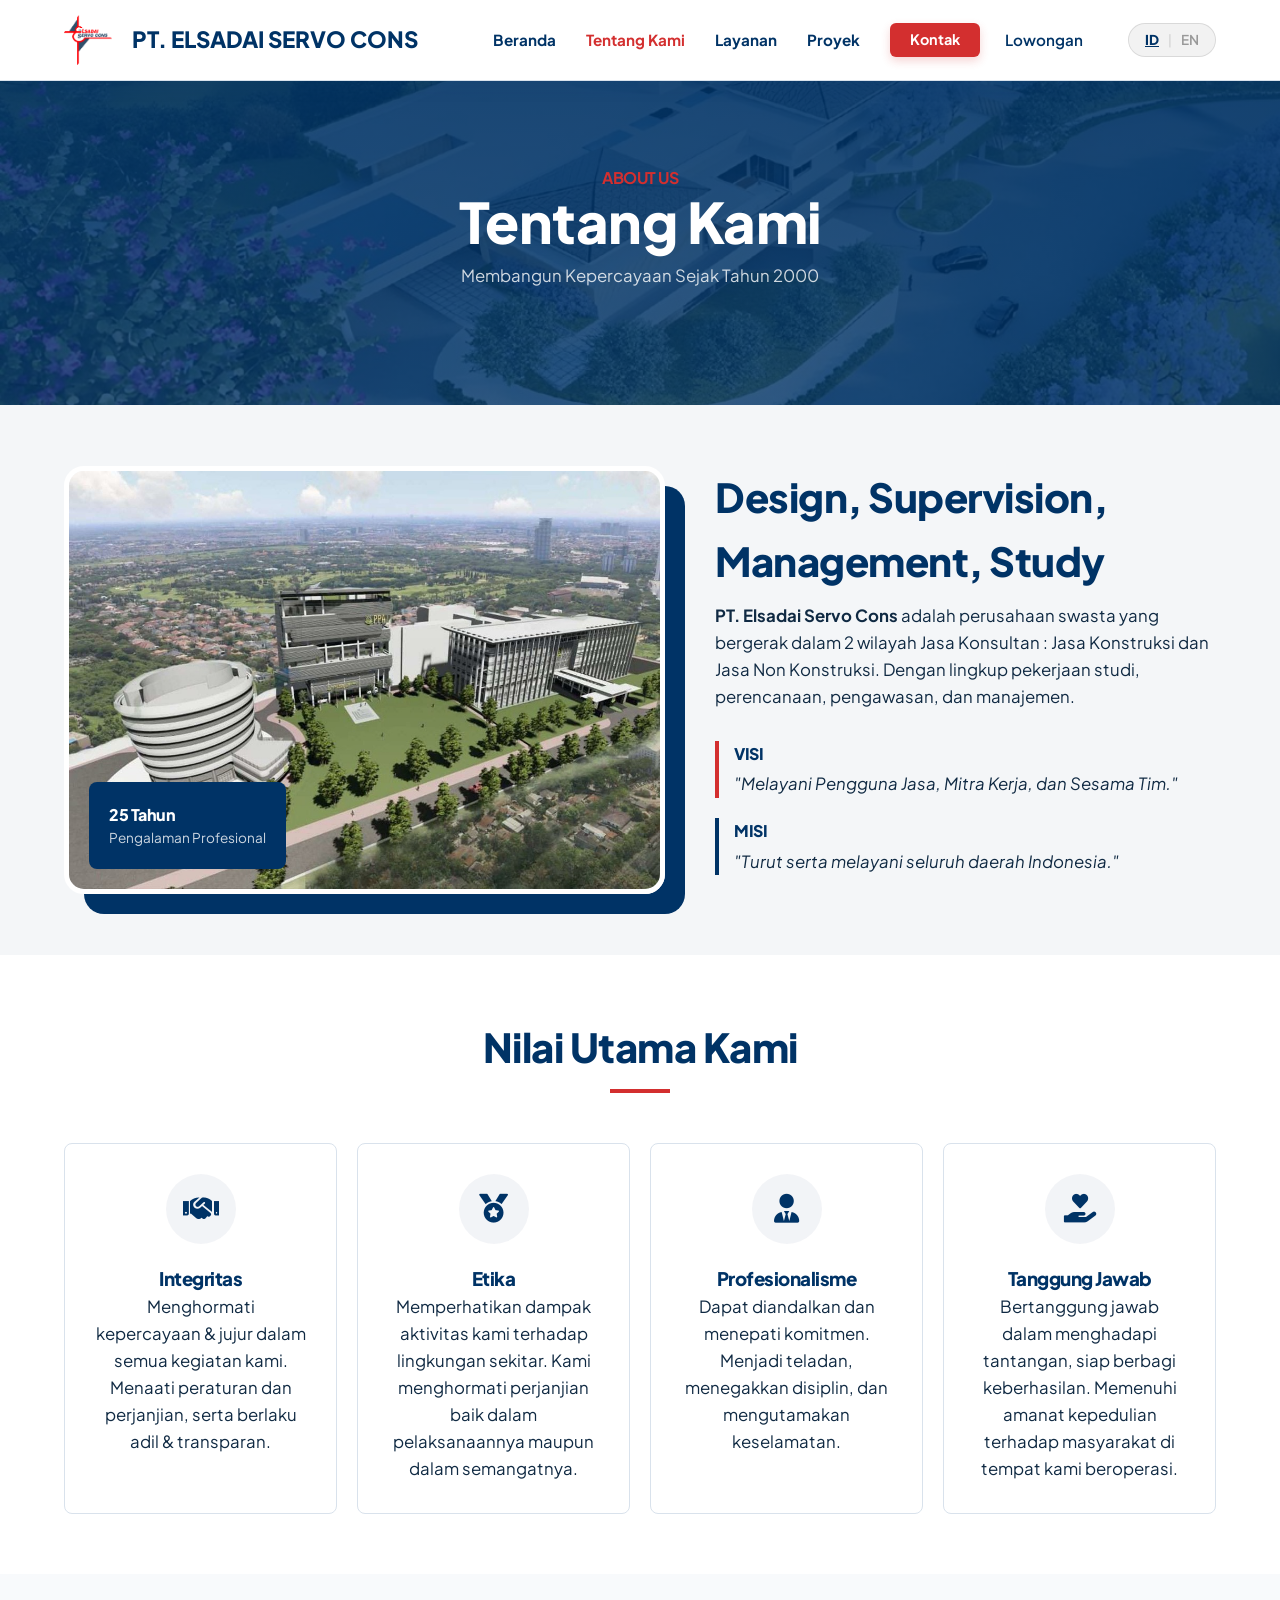
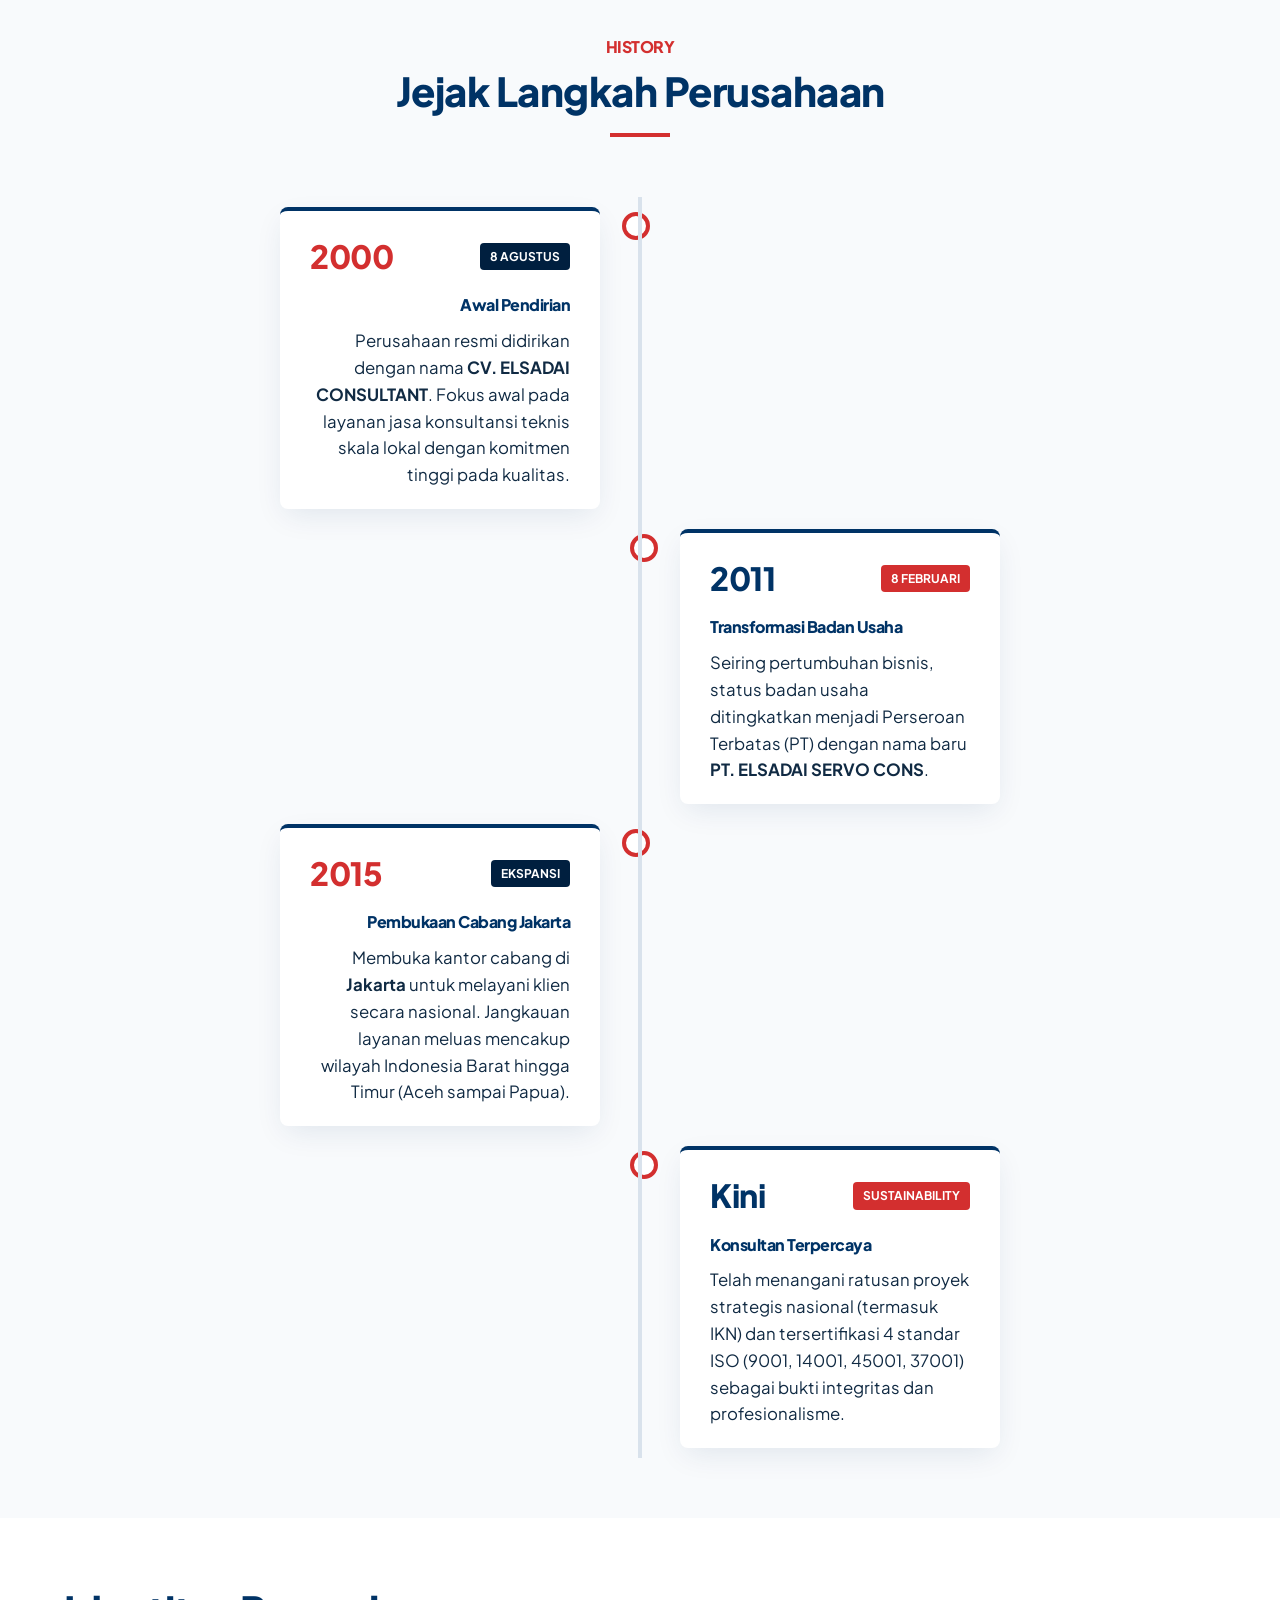
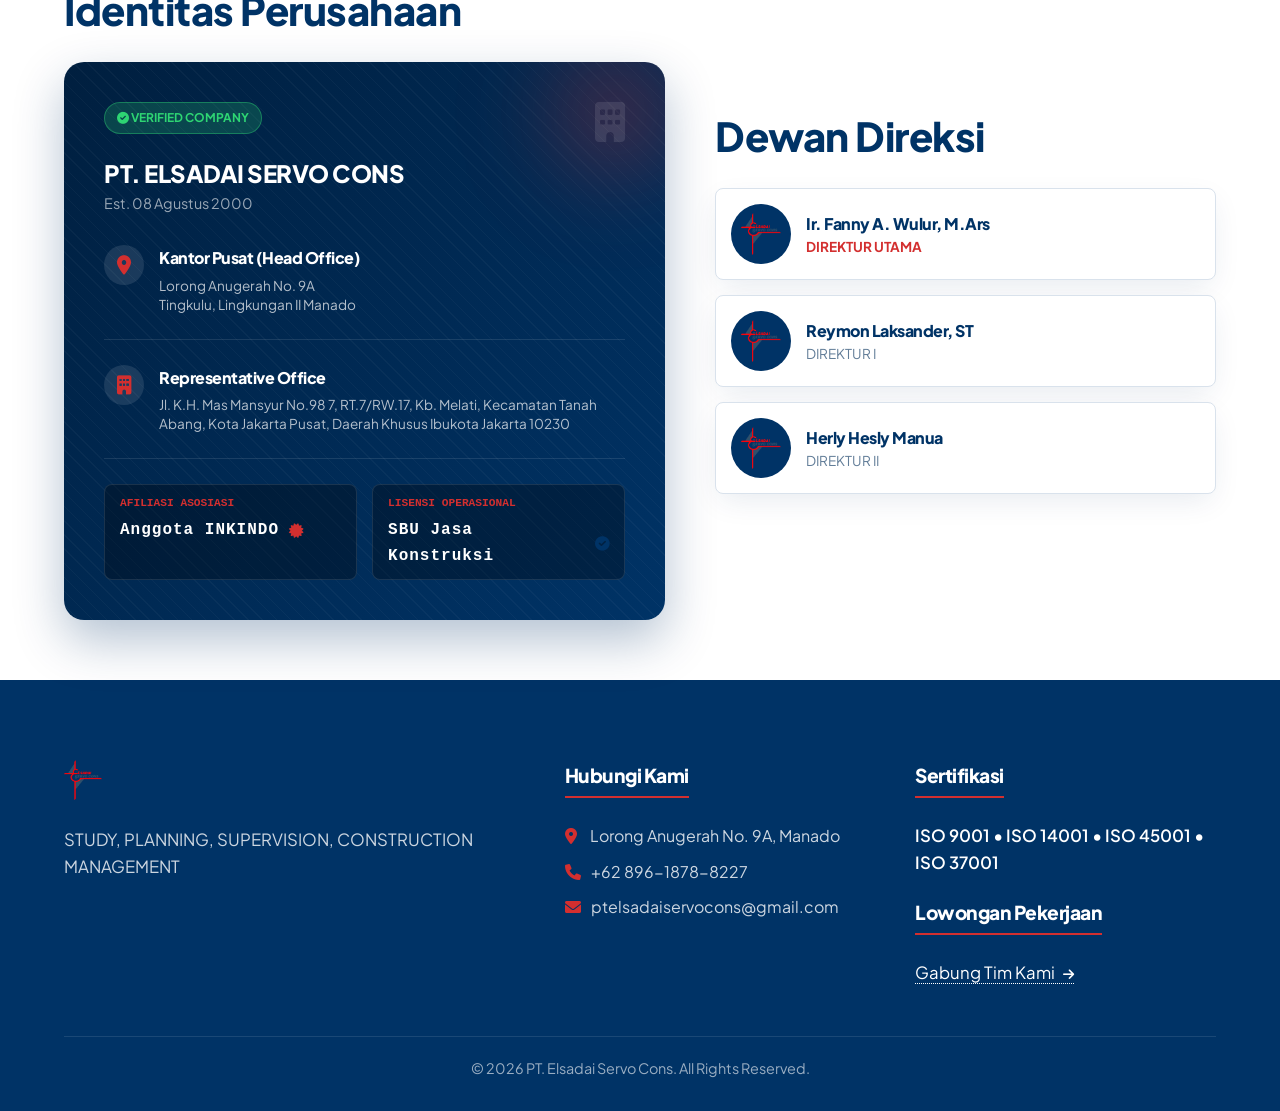
==== commit 8b33e3f5: "update logo direksi" ====
--- a/about.html
+++ b/about.html
@@ -609,12 +609,14 @@
                     display: flex;
                     align-items: center;
                     justify-content: center;
-                    color: #fff;
-                    font-weight: bold;
-                    font-size: 1.2rem;
+                    overflow: hidden; /* Menjaga agar logo tidak keluar lingkaran */
                   "
                 >
-                  FW
+                  <img
+                    src="assets/images/logo.png"
+                    alt="Logo ESC"
+                    style="width: 70%; height: 70%; object-fit: contain"
+                  />
                 </div>
                 <div>
                   <h4 style="margin: 0; color: var(--primary)">
@@ -632,6 +634,7 @@
                   </p>
                 </div>
               </div>
+
               <div
                 style="
                   display: flex;
@@ -653,12 +656,14 @@
                     display: flex;
                     align-items: center;
                     justify-content: center;
-                    color: #fff;
-                    font-weight: bold;
-                    font-size: 1.2rem;
+                    overflow: hidden;
                   "
                 >
-                  RL
+                  <img
+                    src="assets/images/logo.png"
+                    alt="Logo ESC"
+                    style="width: 70%; height: 70%; object-fit: contain"
+                  />
                 </div>
                 <div>
                   <h4 style="margin: 0; color: var(--primary)">
@@ -675,6 +680,7 @@
                   </p>
                 </div>
               </div>
+
               <div
                 style="
                   display: flex;
@@ -696,12 +702,14 @@
                     display: flex;
                     align-items: center;
                     justify-content: center;
-                    color: #fff;
-                    font-weight: bold;
-                    font-size: 1.2rem;
+                    overflow: hidden;
                   "
                 >
-                  HM
+                  <img
+                    src="assets/images/logo.png"
+                    alt="Logo ESC"
+                    style="width: 70%; height: 70%; object-fit: contain"
+                  />
                 </div>
                 <div>
                   <h4 style="margin: 0; color: var(--primary)">
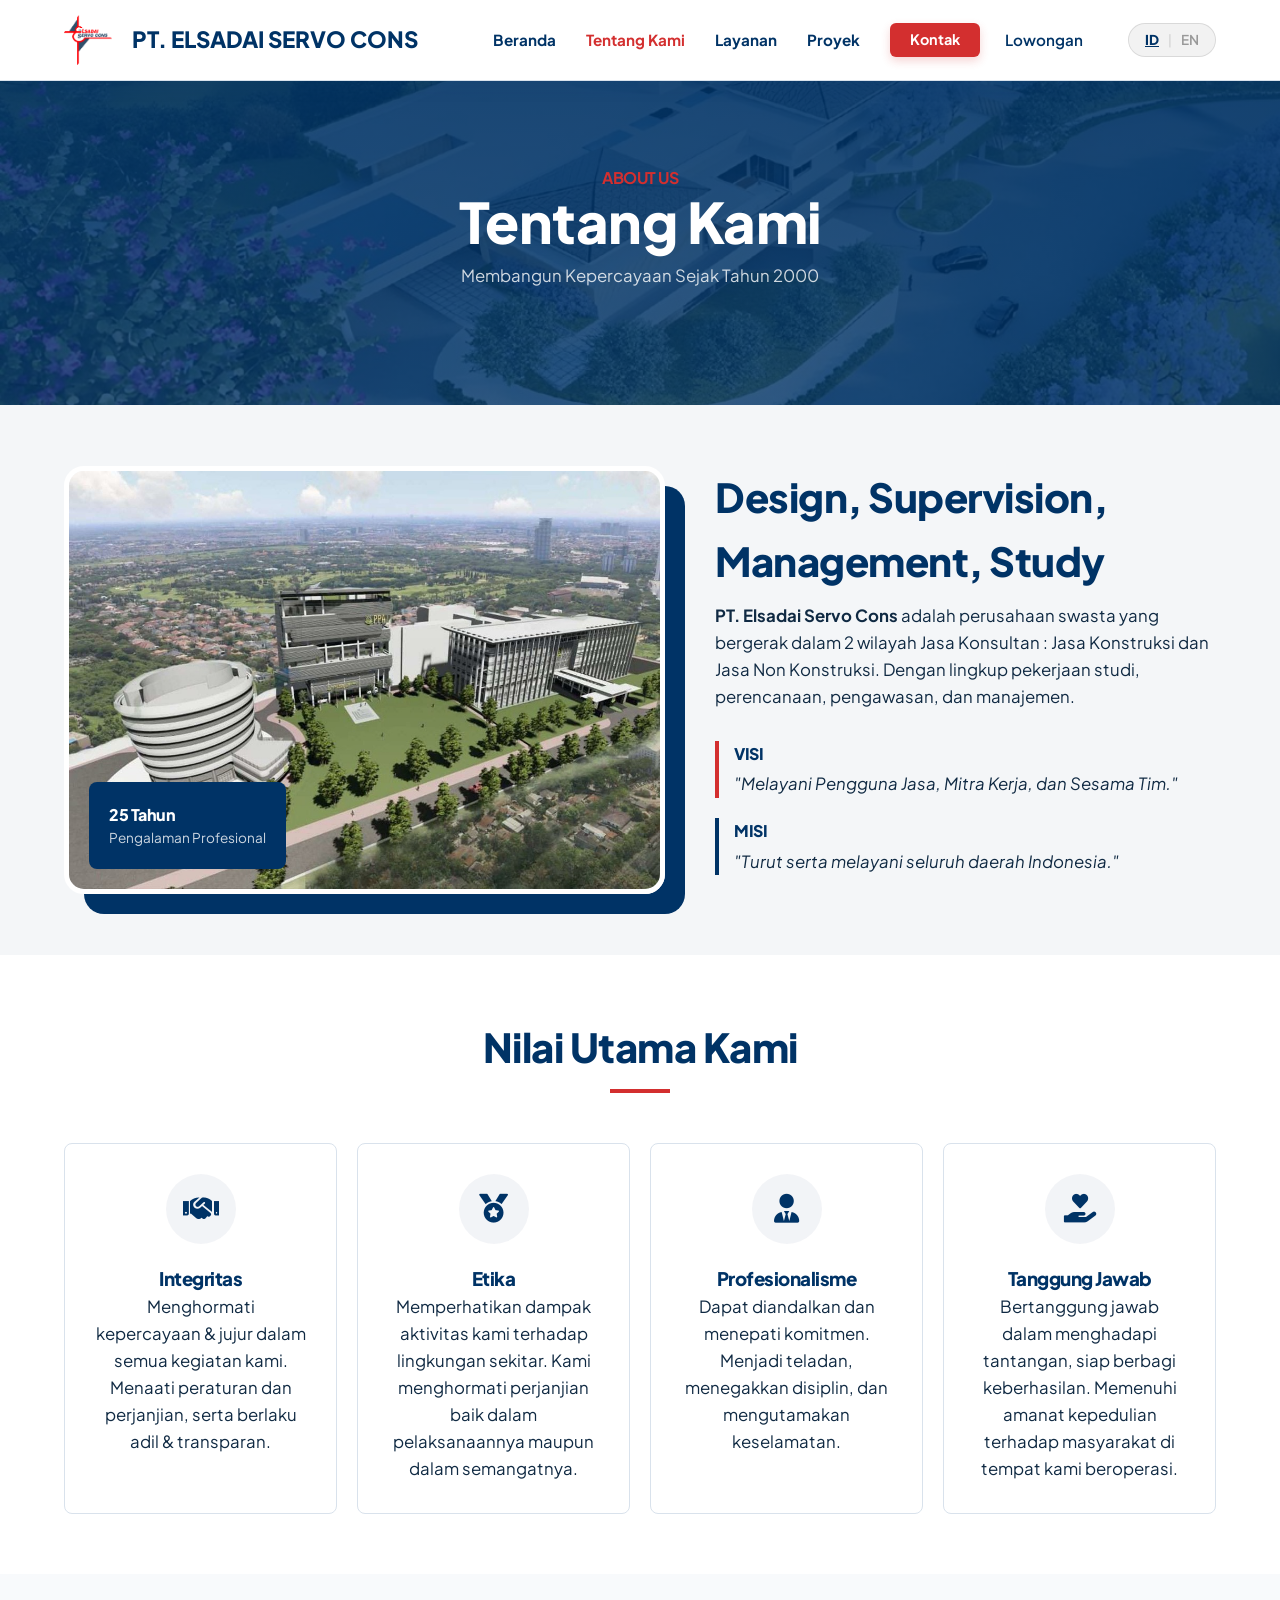
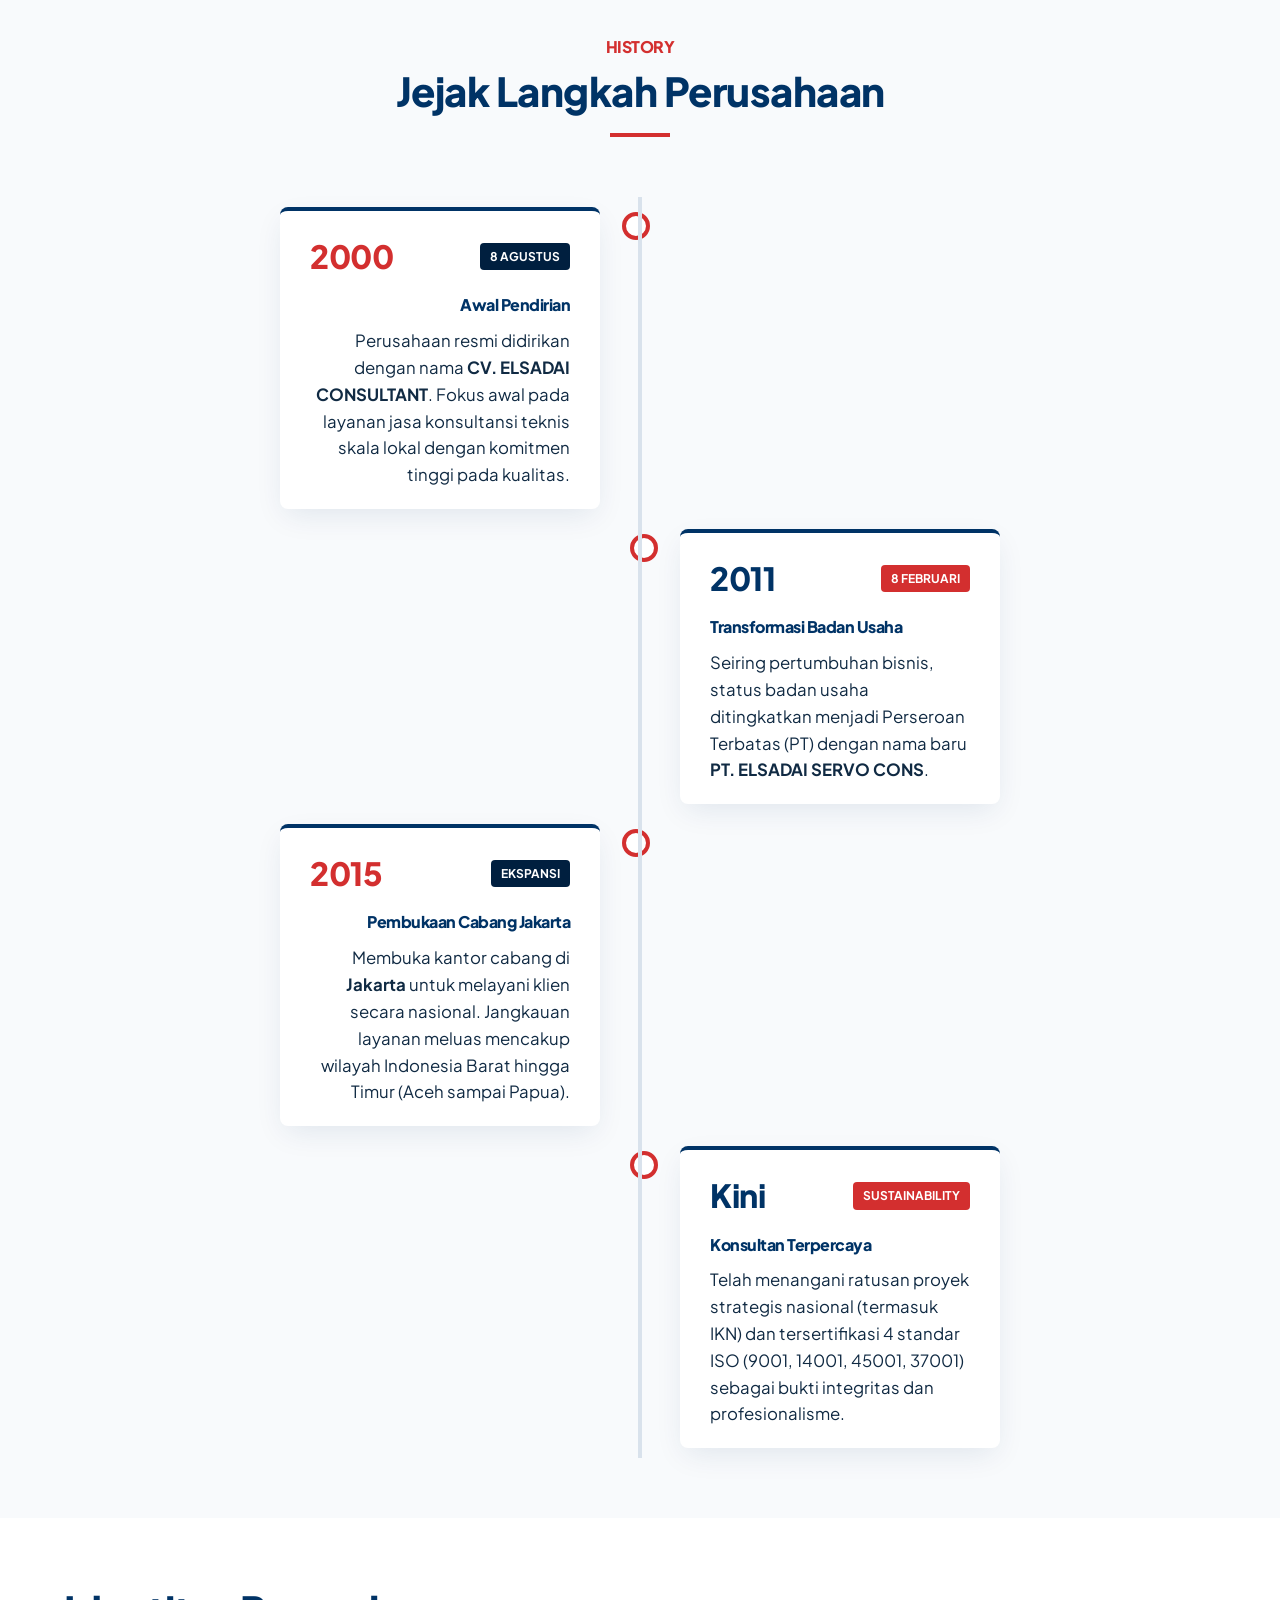
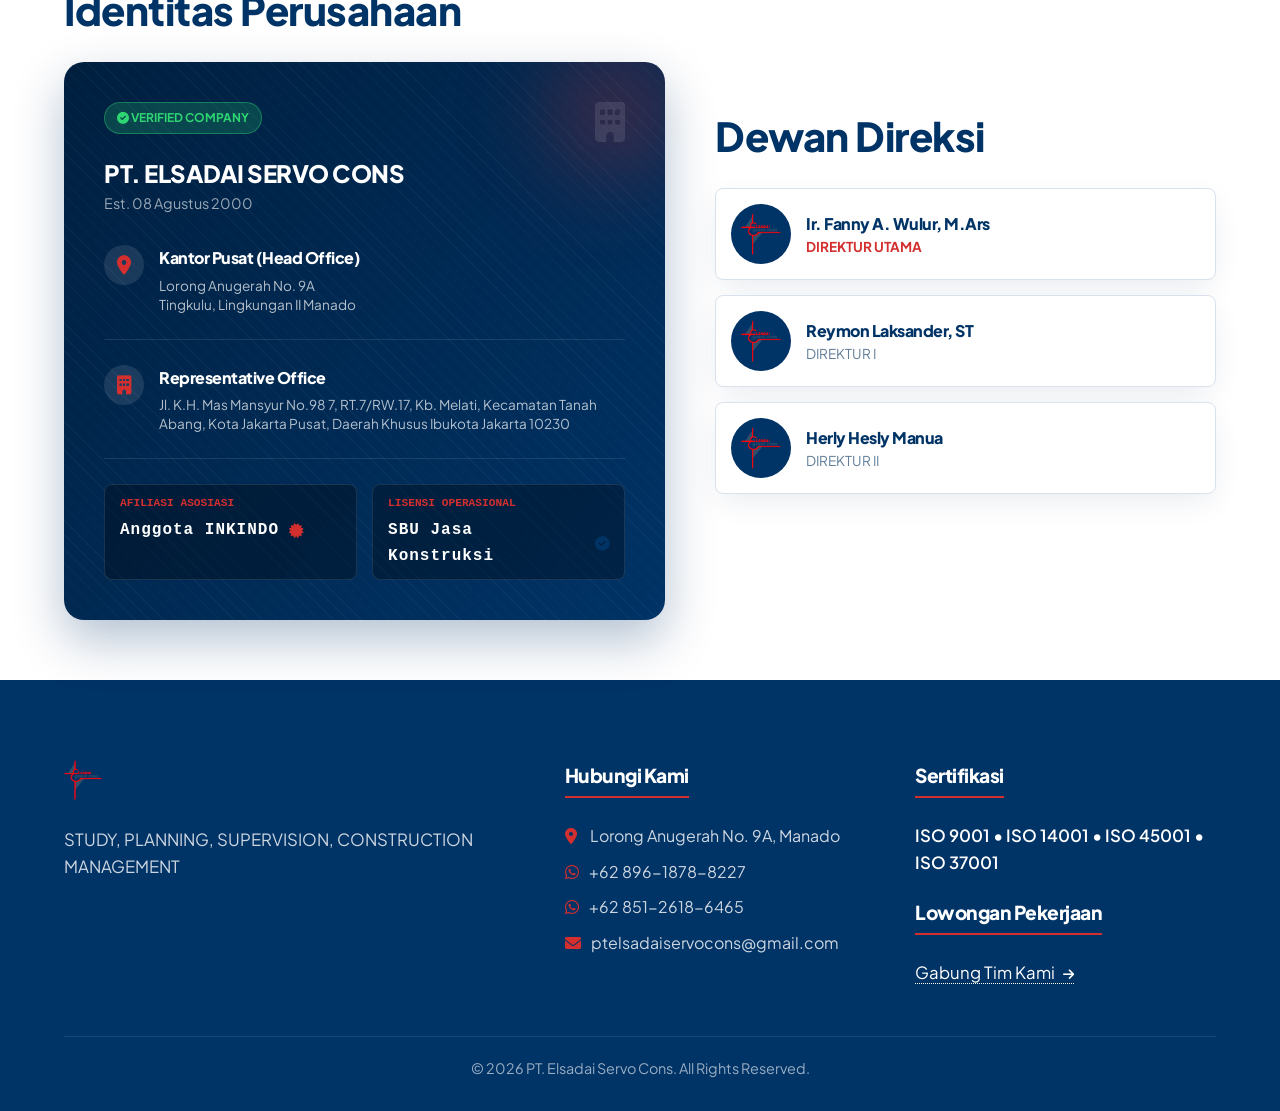
==== commit 6e548793: "update kontak footer" ====
--- a/about.html
+++ b/about.html
@@ -755,7 +755,8 @@
                 <i class="fas fa-map-marker-alt"></i> Lorong Anugerah No. 9A,
                 Manado
               </li>
-              <li><i class="fas fa-phone"></i>+62 896-1878-8227</li>
+              <li><i class="fab fa-whatsapp"></i>+62 896-1878-8227</li>
+              <li><i class="fab fa-whatsapp"></i>+62 851-2618-6465</li>
               <li>
                 <i class="fas fa-envelope"></i>ptelsadaiservocons@gmail.com
               </li>
--- a/assets/css/style.css
+++ b/assets/css/style.css
@@ -431,7 +431,7 @@
 }
 .marquee-content {
   display: inline-block;
-  animation: marquee 25s linear infinite;
+  animation: marquee 60s linear infinite;
 }
 .partner-logo-item {
   display: inline-block;
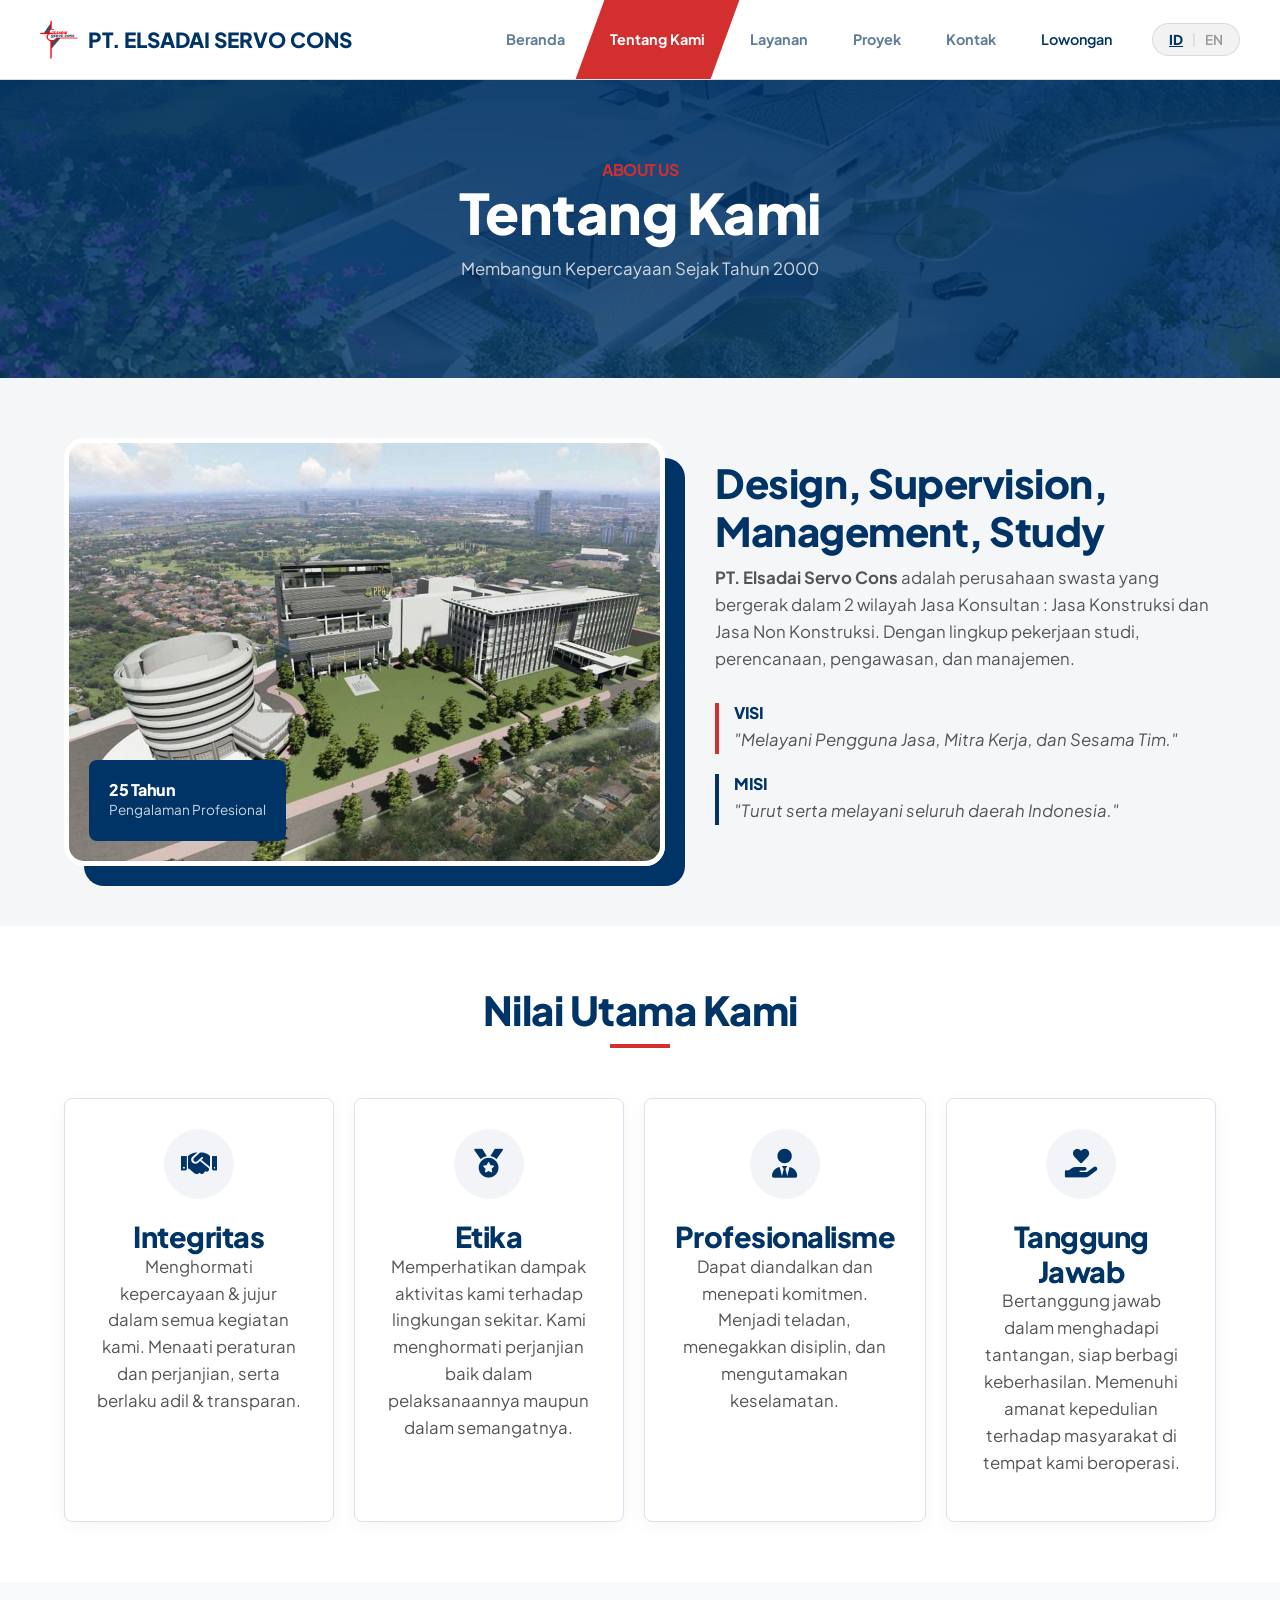
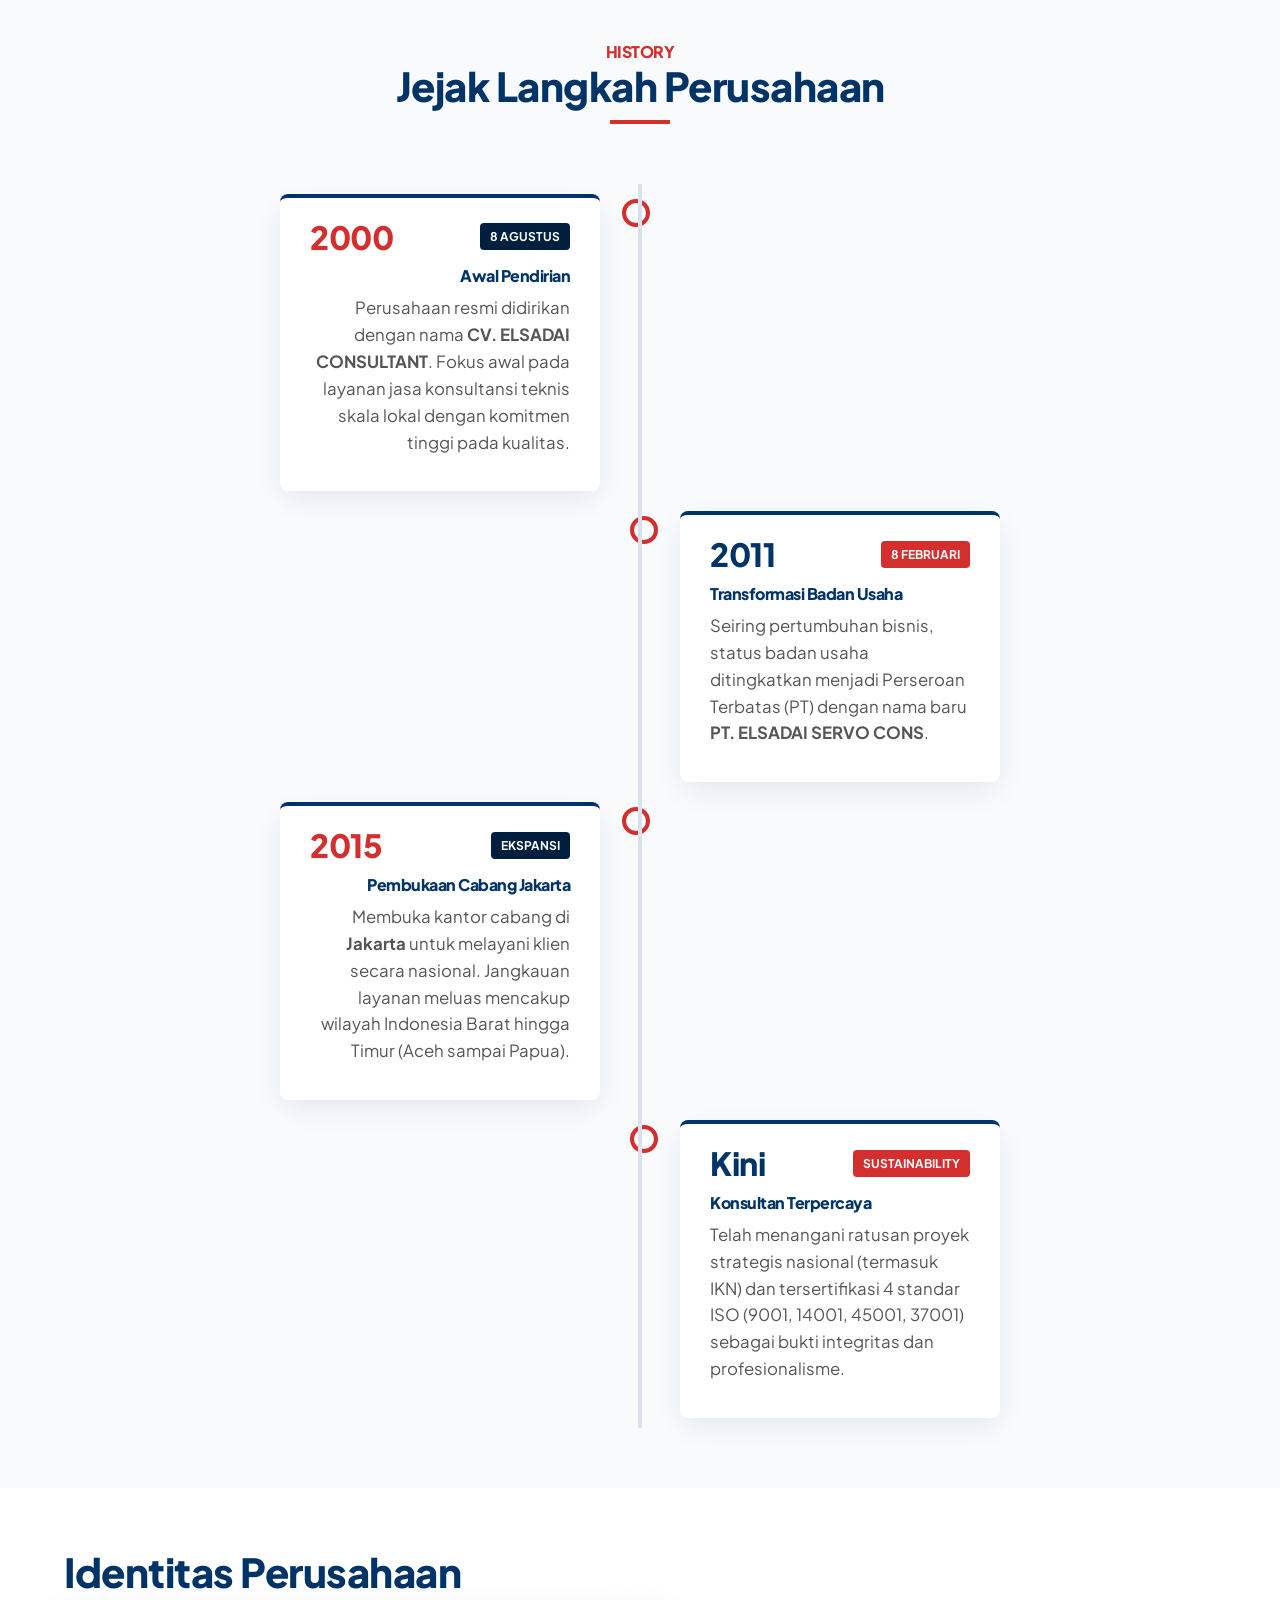
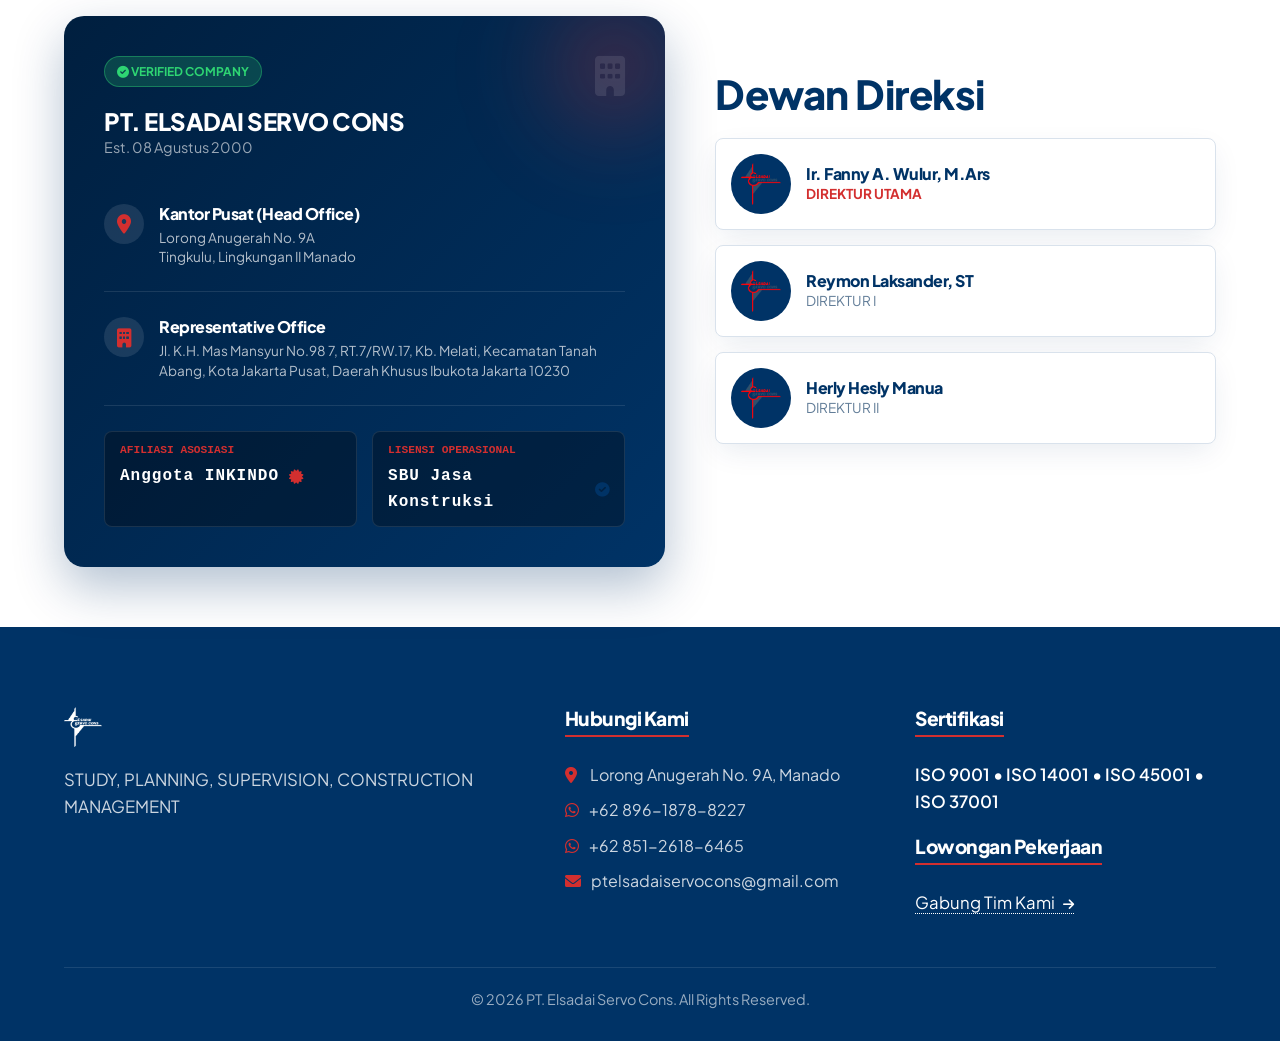
==== commit e43c3753: "update UI nav header, update image logo klien" ====
--- a/about.html
+++ b/about.html
@@ -133,10 +133,12 @@
           </div>
           <ul class="nav-links">
             <li><a href="index.html">Beranda</a></li>
-            <li><a href="about.html" class="active">Tentang Kami</a></li>
+            <li>
+              <a href="about.html" class="active">Tentang Kami</a>
+            </li>
             <li><a href="services.html">Layanan</a></li>
             <li><a href="portfolio.html">Proyek</a></li>
-            <li><a href="contact.html" class="nav-btn">Kontak</a></li>
+            <li><a href="contact.html">Kontak</a></li>
             <li>
               <a
                 href="career.html"
--- a/assets/css/style.css
+++ b/assets/css/style.css
@@ -5,22 +5,19 @@
 
 :root {
   /* --- COLOR PALETTE --- */
-  --bg-body: #f4f6f8; /* Cool Gray Background */
+  --bg-body: #f4f6f8;
   --bg-white: #ffffff;
-
-  --primary: #003366; /* NAVY BLUE (Brand Color) */
-  --primary-dark: #001f3f; /* Darker Navy */
-
-  --accent: #d32f2f; /* RED (Accent/Action Color) */
-  --accent-hover: #b71c1c; /* Darker Red */
-
-  --text-main: #102a43; /* Dark Blue Text */
-  --text-muted: #627d98; /* Muted Blue Text */
+  --primary: #003366;
+  --primary-dark: #001f3f;
+  --accent: #d32f2f;
+  --accent-hover: #b71c1c;
+  --text-main: #102a43;
+  --text-muted: #627d98;
+  --border-light: #d9e2ec;
 
   /* --- SHADOWS & BORDERS --- */
   --shadow-soft: 0 10px 30px -5px rgba(0, 51, 102, 0.1);
   --shadow-hover: 0 20px 40px -5px rgba(211, 47, 47, 0.2);
-  --border-light: #d9e2ec;
 
   /* --- TYPOGRAPHY & TRANSITIONS --- */
   --font-main: "Plus Jakarta Sans", sans-serif;
@@ -32,6 +29,7 @@
   margin: 0;
   padding: 0;
   scroll-behavior: smooth;
+  -webkit-tap-highlight-color: transparent;
 }
 
 body {
@@ -39,9 +37,11 @@
   color: var(--text-main);
   font-family: var(--font-main);
   line-height: 1.6;
-  overflow-x: hidden; /* Mencegah horizontal scroll di mobile */
-}
-
+  overflow-x: hidden;
+  padding-top: 80px;
+}
+
+/* --- RESPONSIVE TYPOGRAPHY --- */
 h1,
 h2,
 h3,
@@ -49,20 +49,25 @@
   font-weight: 800;
   color: var(--primary);
   letter-spacing: -0.5px;
-}
-
+  line-height: 1.2;
+}
 h1 {
-  font-size: 3.5rem;
-  line-height: 1.1;
+  font-size: clamp(2rem, 5vw, 3.5rem);
   margin-bottom: 20px;
 }
 h2 {
-  font-size: 2.5rem;
+  font-size: clamp(1.6rem, 4vw, 2.5rem);
   margin-bottom: 10px;
 }
+h3 {
+  font-size: clamp(1.2rem, 3vw, 1.8rem);
+}
 p {
-  font-size: 1.05rem;
-}
+  font-size: clamp(0.95rem, 2vw, 1.05rem);
+  color: #555;
+  margin-bottom: 15px;
+}
+
 a {
   text-decoration: none;
   color: inherit;
@@ -70,6 +75,7 @@
 }
 img {
   max-width: 100%;
+  height: auto;
   display: block;
 }
 ul {
@@ -78,15 +84,14 @@
 
 /* Custom Scrollbar */
 ::-webkit-scrollbar {
-  width: 10px;
+  width: 8px;
 }
 ::-webkit-scrollbar-track {
   background: #f1f1f1;
 }
 ::-webkit-scrollbar-thumb {
   background: var(--primary);
-  border-radius: 5px;
-  border: 2px solid #f1f1f1;
+  border-radius: 4px;
 }
 ::-webkit-scrollbar-thumb:hover {
   background: var(--accent);
@@ -100,6 +105,7 @@
    2. UTILITIES & BUTTONS
    ========================================= */
 .container {
+  width: 100%;
   max-width: 1200px;
   margin: 0 auto;
   padding: 0 24px;
@@ -119,15 +125,17 @@
 .btn-navy,
 .btn-outline,
 .nav-btn {
-  display: inline-block;
-  padding: 14px 32px;
-  margin-right: -5px;
+  display: inline-flex;
+  align-items: center;
+  justify-content: center;
+  padding: 12px 28px;
   font-weight: 700;
   border-radius: 8px;
   text-decoration: none;
   transition: var(--transition);
   border: none;
   cursor: pointer;
+  text-align: center;
 }
 
 .btn,
@@ -151,7 +159,6 @@
 .btn-navy:hover {
   background: var(--primary-dark);
   transform: translateY(-3px);
-  box-shadow: 0 10px 25px rgba(0, 51, 102, 0.3);
 }
 
 .btn-outline {
@@ -165,116 +172,144 @@
   color: #fff;
 }
 
-.btn:active,
-.btn-navy:active,
-.btn-outline:active,
-.nav-btn:active {
-  transform: scale(0.95);
-  box-shadow: none;
-}
-
 /* =========================================
-   3. HEADER & NAVIGATION
+   3. HEADER & NAVIGATION (DESKTOP)
    ========================================= */
 header {
   position: fixed;
   top: 0;
+  left: 0;
   width: 100%;
   z-index: 1000;
-  padding: 15px 0;
   background: #ffffff;
   border-bottom: 1px solid var(--border-light);
   box-shadow: 0 4px 20px rgba(0, 51, 102, 0.08);
+  height: 80px;
+  padding: 0;
   transition: 0.3s;
 }
 
+header .container {
+  height: 100%;
+  width: 100%;
+  max-width: 100% !important;
+  padding: 0 40px;
+  display: flex;
+  align-items: center;
+}
 nav {
   display: flex;
+  align-items: center;
   justify-content: space-between;
-  align-items: center;
-}
-
-/* Logo Styling */
+  width: 100%;
+  height: 100%;
+}
+
+/* LOGO */
 .logo {
-  font-size: 1.4rem;
+  font-size: clamp(1rem, 2.5vw, 1.3rem);
   font-weight: 900;
   color: var(--primary);
   display: flex;
   align-items: center;
   gap: 10px;
+  height: 100%;
+  flex-shrink: 0;
+  white-space: nowrap;
 }
 .logo img {
-  height: 50px;
+  height: clamp(30px, 4vw, 40px);
   width: auto;
   object-fit: contain;
-  margin-right: 10px;
-}
-
-/* Navigation Links */
+}
+
+/* NAV LINKS */
 .nav-links {
   display: flex;
-  gap: 30px;
+  gap: 5px;
   margin: 0;
   padding: 0;
-  list-style: none !important;
-  align-items: center; /* Vertical Center */
+  align-items: center;
+  height: 100%;
+  margin-left: auto;
 }
 .nav-links li {
-  list-style: none !important;
-}
+  height: 100%;
+  display: flex;
+  align-items: center;
+  flex-shrink: 0;
+}
+
 .nav-links a {
+  position: relative;
+  color: var(--text-muted);
+  font-weight: 700;
+  font-size: 0.9rem;
+  height: 100%;
+  display: flex;
+  align-items: center;
+  justify-content: center;
+  padding: 0 20px;
+  z-index: 1;
+  transition: all 0.3s ease;
+  white-space: nowrap;
+}
+
+.nav-links a:not(.nav-btn)::before {
+  content: "";
+  position: absolute;
+  top: 0;
+  left: 0;
+  width: 100%;
+  height: 100%;
+  background-color: var(--accent);
+  transform: skewX(-20deg);
+  border-radius: 0;
+  opacity: 0;
+  z-index: -1;
+  transition: all 0.2s ease-in-out;
+}
+
+.nav-links a.active:not(.nav-btn) {
+  color: #ffffff !important;
+}
+.nav-links a.active:not(.nav-btn)::before {
+  opacity: 1;
+}
+.nav-links a:hover:not(.active):not(.nav-btn) {
   color: var(--primary);
-  font-weight: 700;
-  font-size: 0.95rem;
-  position: relative;
-  padding: 5px 0;
-}
-.nav-links a:hover,
-.nav-links a.active {
-  color: var(--accent);
-}
-
-.nav-links a::before,
-.nav-links a::after {
-  content: none !important;
+}
+.nav-links a:hover:not(.active):not(.nav-btn)::before {
+  opacity: 0.08;
+  background-color: var(--text-muted);
+}
+
+.nav-links .nav-btn {
+  height: auto !important;
+  padding: 8px 24px !important;
+  border-radius: 50px !important;
+  margin-left: 15px;
+  transform: skewX(0) !important;
+}
+.nav-links .nav-btn::before {
   display: none !important;
 }
 
-/* Hamburger Menu */
 .hamburger {
   display: none;
-  color: var(--primary);
   font-size: 1.8rem;
   cursor: pointer;
-}
-
-.nav-links .nav-btn {
-  padding: 8px 20px !important;
-  font-size: 0.9rem !important;
-  border-radius: 6px;
-  line-height: 1.2;
-  display: inline-block;
-  background: var(--accent);
-  color: #fff !important;
-  box-shadow: 0 4px 10px rgba(211, 47, 47, 0.2);
-}
-.nav-links .nav-btn:hover {
-  background: var(--accent-hover);
-  transform: translateY(-2px);
-  box-shadow: 0 6px 15px rgba(211, 47, 47, 0.3);
+  color: var(--primary);
 }
 
 /* =========================================
-   4. HERO SECTIONS
+   4. LAYOUT GRIDS & SECTIONS
    ========================================= */
-/* A. Standard Hero (Split Layout) */
 .hero {
-  min-height: 100vh;
+  min-height: calc(100vh - 80px);
   display: flex;
   align-items: center;
   position: relative;
-  padding-top: 80px;
-  overflow: hidden;
   background: #fff;
 }
 .hero::before {
@@ -301,53 +336,35 @@
   z-index: 1;
 }
 .hero-image {
-  position: relative;
   border-radius: 20px;
   overflow: hidden;
   box-shadow: 20px 20px 0px var(--primary);
   border: 5px solid #fff;
-  transition: var(--transition);
-}
-.hero-image:hover {
-  transform: scale(1.02);
-}
-
-/* B. Hero Modern (Homepage Parallax) */
+}
+
 .hero-modern {
-  height: 90vh;
+  min-height: 85vh;
+  display: flex;
+  align-items: center;
+  color: #fff;
   background:
     linear-gradient(rgba(0, 31, 63, 0.7), rgba(0, 31, 63, 0.5)),
-    url("../images/bg2.jpg");
-  background-size: cover;
-  background-position: center;
-  background-attachment: fixed;
-  display: flex;
-  align-items: center;
-  color: #fff;
-  position: relative;
-  margin-top: 0;
+    url("../images/bg2.jpg") center/cover fixed;
 }
 .hero-modern h1 {
   color: #fff;
-  line-height: 1.2;
-}
-
-/* C. Hero Mini (Sub-pages) */
+}
+
 .hero-mini {
-  height: 45vh;
+  padding: 80px 20px;
   display: flex;
   align-items: center;
   justify-content: center;
   text-align: center;
-  background: var(--primary);
-  color: #fff;
-  position: relative;
-  background-image:
+  color: #fff;
+  background:
     linear-gradient(rgba(0, 51, 102, 0.9), rgba(0, 51, 102, 0.8)),
-    url("../images/bg1.jpg");
-  background-size: cover;
-  background-position: center;
-  padding-top: 50px;
+    url("../images/bg1.jpg") center/cover;
 }
 .hero-mini h1 {
   color: #fff;
@@ -357,98 +374,58 @@
   color: rgba(255, 255, 255, 0.8);
 }
 
-/* =========================================
-   5. GENERAL COMPONENTS
-   ========================================= */
-/* Stats Cards */
-.hero-stats {
-  display: flex;
-  gap: 20px;
-  margin-top: 40px;
-}
-.stat-card {
-  background: #fff;
-  padding: 20px;
-  border-radius: 12px;
-  box-shadow: var(--shadow-soft);
-  border-left: 4px solid var(--accent);
-  min-width: 120px;
-  transition: var(--transition);
-}
-.stat-card:hover {
-  transform: translateY(-5px);
-}
-.stat-card h3 {
-  font-size: 2rem;
-  margin: 0;
-  line-height: 1;
-  color: var(--primary);
-}
-.stat-card p {
-  font-size: 0.85rem;
-  font-weight: 700;
-  color: var(--text-muted);
-  margin-top: 5px;
-  text-transform: uppercase;
-}
-
-/* Service Cards */
+/* Grids */
 .services-grid {
   display: grid;
   grid-template-columns: repeat(auto-fit, minmax(320px, 1fr));
   gap: 30px;
 }
-.service-card {
+.values-grid {
+  display: grid;
+  grid-template-columns: repeat(4, 1fr);
+  gap: 20px;
+}
+.contact-wrapper {
+  display: grid;
+  grid-template-columns: 1fr 1fr;
+  gap: 50px;
+}
+.project-gallery {
+  display: grid;
+  grid-template-columns: repeat(auto-fill, minmax(350px, 1fr));
+  gap: 30px;
+}
+
+/* =========================================
+   4B. COMPONENTS, BOXES & FILTERS
+   ========================================= */
+.filter-container {
+  display: flex;
+  justify-content: center;
+  gap: 15px;
+  flex-wrap: wrap;
+  margin-bottom: 40px;
+}
+.filter-btn {
+  border: 1px solid var(--border-light);
   background: #fff;
-  padding: 40px;
-  border-radius: 16px;
-  border: 1px solid var(--border-light);
-  transition: var(--transition);
-  border-top: 4px solid transparent;
-}
-.service-card:hover {
-  transform: translateY(-10px);
-  box-shadow: var(--shadow-soft);
-  border-top: 4px solid var(--accent);
-}
-.service-icon {
-  font-size: 2.5rem;
-  color: var(--primary);
-  margin-bottom: 25px;
-  transition: 0.3s;
-}
-.service-card:hover .service-icon {
-  color: var(--accent);
-}
-
-/* Marquee (Partner Logos) */
-.marquee-container {
-  overflow: hidden;
-  white-space: nowrap;
-  position: relative;
-  padding: 40px 0;
-  background: #fff;
-}
-.marquee-content {
-  display: inline-block;
-  animation: marquee 60s linear infinite;
-}
-.partner-logo-item {
-  display: inline-block;
-  margin: 0 40px;
-  opacity: 0.6;
-  transition: 0.3s;
-  font-weight: 800;
-  font-size: 1.5rem;
-  color: #888;
-}
-.partner-logo-item:hover {
-  opacity: 1;
-  color: var(--primary);
-  transform: scale(1.1);
-}
-
-/* Why Us Boxes */
+  color: var(--text-muted);
+  padding: 10px 25px;
+  border-radius: 50px;
+  font-weight: 600;
+  font-size: 0.95rem;
+  cursor: pointer;
+  transition: all 0.3s ease;
+  box-shadow: 0 2px 8px rgba(0, 0, 0, 0.02);
+}
+.filter-btn:hover,
+.filter-btn.active {
+  background: var(--primary);
+  color: #fff;
+  border-color: var(--primary);
+  box-shadow: 0 5px 15px rgba(0, 51, 102, 0.2);
+}
+
 .why-box {
   background: #fff;
   padding: 30px;
@@ -456,6 +433,7 @@
   border: 1px solid var(--border-light);
   transition: 0.3s;
   height: 100%;
+  box-shadow: 0 4px 20px rgba(0, 0, 0, 0.04);
 }
 .why-box:hover {
   border-color: var(--primary);
@@ -479,10 +457,6 @@
   margin-bottom: 10px;
 }
 
-/* =========================================
-   6. PAGE SPECIFIC: ABOUT
-   ========================================= */
-/* Values */
 .value-box {
   background: #fff;
   padding: 30px;
@@ -490,6 +464,7 @@
   border-radius: 8px;
   border: 1px solid var(--border-light);
   transition: var(--transition);
+  box-shadow: 0 4px 20px rgba(0, 0, 0, 0.04);
 }
 .value-box:hover {
   transform: translateY(-5px);
@@ -509,7 +484,6 @@
   color: var(--primary);
 }
 
-/* Timeline */
 .timeline {
   position: relative;
   max-width: 800px;
@@ -563,7 +537,6 @@
   border-top: 4px solid var(--primary);
 }
 
-/* Corporate Card (Identity) */
 .corporate-card {
   background: linear-gradient(
     135deg,
@@ -580,22 +553,6 @@
   display: flex;
   flex-direction: column;
   justify-content: space-between;
-}
-.corporate-card::before {
-  content: "";
-  position: absolute;
-  top: 0;
-  left: 0;
-  width: 100%;
-  height: 100%;
-  background-image: repeating-linear-gradient(
-    45deg,
-    rgba(255, 255, 255, 0.03) 0px,
-    rgba(255, 255, 255, 0.03) 1px,
-    transparent 1px,
-    transparent 10px
-  );
-  z-index: 0;
 }
 .card-decoration {
   position: absolute;
@@ -615,16 +572,6 @@
   position: relative;
   z-index: 2;
 }
-.watermark-logo {
-  position: absolute;
-  right: -20px;
-  top: 20px;
-  height: 150px;
-  opacity: 0.1;
-  filter: grayscale(100%) brightness(200%);
-  z-index: 0;
-  pointer-events: none;
-}
 .office-loc {
   display: flex;
   align-items: flex-start;
@@ -686,16 +633,6 @@
   letter-spacing: 1px;
   color: #fff;
   font-size: 1rem;
-}
-.copy-btn {
-  cursor: pointer;
-  font-size: 0.8rem;
-  color: rgba(255, 255, 255, 0.5);
-  margin-left: auto;
-  transition: 0.3s;
-}
-.copy-btn:hover {
-  color: #fff;
 }
 .verified-tag {
   display: inline-block;
@@ -708,193 +645,357 @@
   margin-bottom: 20px;
   border: 1px solid rgba(46, 213, 115, 0.4);
 }
-.legal-table td {
-  padding: 15px;
-  border-bottom: 1px solid #eee;
-}
-.legal-label {
+
+.stat-card {
+  background: #fff;
+  padding: 20px;
+  border-radius: 12px;
+  box-shadow: var(--shadow-soft);
+  border-left: 4px solid var(--accent);
+}
+.service-card {
+  background: #fff;
+  padding: 40px;
+  border-radius: 16px;
+  border: 1px solid var(--border-light);
+  border-top: 4px solid transparent;
+  transition: var(--transition);
+}
+.service-card:hover {
+  transform: translateY(-10px);
+  box-shadow: var(--shadow-soft);
+  border-top: 4px solid var(--accent);
+}
+.service-icon {
+  font-size: 2.5rem;
+  color: var(--primary);
+  margin-bottom: 25px;
+}
+
+/* =========================================
+   6. RESPONSIVE MEDIA QUERIES
+   ========================================= */
+@media (max-width: 1250px) {
+  header .container {
+    padding: 0 20px;
+  }
+  .nav-links a {
+    padding: 0 12px;
+    font-size: 0.85rem;
+  }
+  .nav-links .nav-btn {
+    padding: 8px 18px !important;
+    margin-left: 10px;
+    font-size: 0.85rem !important;
+  }
+  .logo {
+    font-size: 1rem;
+    gap: 8px;
+  }
+  .lang-switch-container {
+    margin-left: 10px;
+  }
+}
+
+@media (max-width: 992px) {
+  body {
+    padding-top: 70px;
+  }
+  header {
+    height: 70px;
+  }
+  .hamburger {
+    display: block;
+    margin-left: auto;
+  }
+  .values-grid {
+    grid-template-columns: repeat(2, 1fr);
+  }
+
+  /* SIDEBAR MOBILE */
+  .nav-links {
+    position: fixed;
+    top: 70px;
+    right: -100%;
+    width: 280px;
+    max-width: 85vw;
+    height: calc(100vh - 70px);
+    background: #fff;
+    flex-direction: column;
+    align-items: flex-start;
+    padding: 25px 20px;
+    transition: 0.4s ease-in-out;
+    box-shadow: -5px 0 20px rgba(0, 0, 0, 0.15);
+    overflow-y: auto;
+  }
+  .nav-links.active {
+    right: 0;
+  }
+  .nav-links li {
+    height: auto;
+    width: 100%;
+    display: block;
+    margin-bottom: 5px;
+  }
+
+  /* Reset Button ke Kotak */
+  .nav-links a:not(.nav-btn) {
+    width: 100%;
+    height: auto;
+    justify-content: flex-start;
+    border-radius: 8px;
+    padding: 12px 15px;
+    margin: 0;
+    white-space: normal;
+  }
+  .nav-links a:not(.nav-btn)::before {
+    display: none;
+  }
+  .nav-links a.active:not(.nav-btn) {
+    color: var(--accent) !important;
+    background: rgba(211, 47, 47, 0.08);
+  }
+  .nav-links .nav-btn {
+    width: 100%;
+    text-align: center;
+    margin-left: 0;
+    margin-top: 15px;
+    display: block;
+  }
+}
+
+@media (max-width: 768px) {
+  header .container {
+    padding: 0 15px;
+  }
+  .logo {
+    font-size: 1rem;
+    gap: 8px;
+    white-space: normal;
+    line-height: 1.1;
+  }
+  .logo img {
+    height: 32px;
+  }
+
+  /* --- OVERRIDE INLINE CSS YANG MEMBUAT TAMPILAN RUSAK --- */
+  section[style*="padding: 100px"],
+  section[style*="padding: 90px"] {
+    padding: 50px 20px !important;
+  }
+  div[style*="justify-content: space-between"] {
+    flex-direction: column !important;
+    align-items: flex-start !important;
+    gap: 15px !important;
+  }
+  p[style*="max-width: 600px"],
+  p[style*="max-width: 650px"] {
+    max-width: 100% !important;
+  }
+
+  /* Paksa Semua Jenis Grid Menjadi 1 Kolom ke Bawah */
+  .hero-wrapper,
+  .services-grid,
+  .values-grid,
+  .project-gallery,
+  .contact-wrapper,
+  .intro-grid,
+  .form-grid,
+  .job-grid,
+  .input-group-row {
+    grid-template-columns: 1fr !important;
+    gap: 20px !important;
+  }
+
+  /* Filter Portfolio Mobile */
+  .filter-container {
+    flex-direction: column;
+    margin-bottom: 30px;
+  }
+  .filter-btn {
+    width: 100%;
+    margin: 5px 0;
+  }
+
+  /* Form Lowongan Mobile */
+  .form-section-wrapper {
+    padding: 25px 15px !important;
+    margin-top: 40px !important;
+  }
+  .cta-card {
+    padding: 25px !important;
+  }
+
+  /* Hero Sections Mobile */
+  .hero-modern {
+    background-attachment: scroll;
+    text-align: center;
+    padding: 40px 0;
+  }
+  .hero-image {
+    display: none !important;
+  }
+  .hero::before {
+    display: none;
+  }
+  .section-padding {
+    padding: 40px 0;
+  }
+  .hero-mini {
+    padding: 60px 20px !important;
+  }
+
+  /* Swiper Slider Mobile */
+  .swiper-button-prev,
+  .swiper-button-next {
+    display: none !important;
+  }
+
+  /* Timeline & Footer Mobile */
+  .timeline::after {
+    left: 20px;
+  }
+  .timeline-item {
+    width: 100%;
+    padding-left: 50px;
+    text-align: left;
+  }
+  .timeline-item::after {
+    left: 10px;
+    right: auto;
+  }
+  .left,
+  .right {
+    left: 0;
+  }
+  footer .services-grid {
+    text-align: center;
+  }
+  .corporate-card {
+    padding: 25px;
+    min-height: auto;
+  }
+  .legal-badge-group {
+    flex-direction: column;
+  }
+}
+
+/* --- EKSTREM MOBILE FIXES (< 400px & < 320px) --- */
+@media (max-width: 400px) {
+  /* Hilangkan Teks Nama Perusahaan, Sisakan Logonya saja agar tidak menabrak Hamburger */
+  .logo {
+    font-size: 0 !important;
+    gap: 0 !important;
+  }
+  .logo img {
+    height: 28px !important;
+    margin-right: auto;
+  }
+
+  .contact-form,
+  .form-section-wrapper {
+    padding: 20px 15px !important;
+  }
+  .btn,
+  .btn-primary-form,
+  .form-control {
+    font-size: 0.85rem !important;
+    padding: 10px 15px !important;
+    white-space: normal !important; /* Izinkan teks tombol (ex: WhatsApp) turun baris */
+    line-height: 1.3 !important;
+  }
+}
+
+@media (max-width: 320px) {
+  .container {
+    padding: 0 10px !important;
+  }
+  header .container {
+    padding: 0 10px !important;
+  }
+
+  .contact-form,
+  .form-section-wrapper,
+  .cta-card {
+    padding: 15px 10px !important;
+  }
+  .form-label {
+    font-size: 0.8rem !important;
+  }
+  .form-control {
+    padding: 8px 10px !important;
+    font-size: 0.8rem !important;
+  }
+
+  .btn {
+    font-size: 0.75rem !important;
+    padding: 8px 10px !important;
+  }
+  .hamburger {
+    font-size: 1.5rem !important;
+  }
+
+  #backToTop {
+    width: 35px !important;
+    height: 35px !important;
+    font-size: 1rem !important;
+    bottom: 15px !important;
+    right: 15px !important;
+  }
+}
+
+/* =========================================
+   7. EXTRA COMPONENTS (FOOTER, CARDS, OTHERS)
+   ========================================= */
+
+/* Contact Cards & Maps */
+.contact-form {
+  background: #fff;
+  padding: 40px;
+  border-radius: 16px;
+  box-shadow: var(--shadow-soft);
+  border: 1px solid var(--border-light);
+}
+.form-group {
+  margin-bottom: 20px;
+}
+.form-label {
+  display: block;
+  margin-bottom: 8px;
   font-weight: 700;
+  font-size: 0.9rem;
   color: var(--primary);
-  width: 35%;
-}
-
-/* =========================================
-   7. PAGE SPECIFIC: PROJECTS
-   ========================================= */
-/* Featured Hero */
-.featured-project {
+}
+.form-control {
+  width: 100%;
+  padding: 12px 15px;
+  border: 1px solid #ddd;
+  border-radius: 8px;
+  font-family: var(--font-main);
+  transition: 0.3s;
+  background: #f9f9f9;
+}
+.form-control:focus {
+  outline: none;
+  border-color: var(--primary);
+  background: #fff;
+  box-shadow: 0 0 0 4px rgba(0, 51, 102, 0.1);
+}
+.map-container {
+  border-radius: 16px;
+  overflow: hidden;
+  min-height: 350px;
+  height: 100%;
+  box-shadow: var(--shadow-soft);
+  border: 5px solid #fff;
+}
+
+/* Visual Cards */
+.project-card-visual {
   position: relative;
-  height: 500px;
-  border-radius: 20px;
-  overflow: hidden;
-  margin-bottom: 60px;
-  box-shadow: 0 20px 40px rgba(0, 0, 0, 0.2);
-  cursor: pointer;
-}
-.featured-img {
-  width: 100%;
-  height: 100%;
-  object-fit: cover;
-  transition: transform 0.8s ease;
-}
-.featured-overlay {
-  position: absolute;
-  bottom: 0;
-  left: 0;
-  width: 100%;
-  background: linear-gradient(
-    to top,
-    rgba(0, 31, 63, 1) 0%,
-    rgba(0, 31, 63, 0.6) 60%,
-    transparent 100%
-  );
-  padding: 40px;
-  color: #fff;
-  display: flex;
-  flex-direction: column;
-  justify-content: flex-end;
-  height: 100%;
-}
-.featured-badge {
-  background: var(--accent);
-  color: #fff;
-  padding: 5px 15px;
-  font-weight: 700;
-  font-size: 0.8rem;
-  border-radius: 4px;
-  display: inline-block;
-  margin-bottom: 15px;
-  width: fit-content;
-}
-.featured-project:hover .featured-img {
-  transform: scale(1.05);
-}
-
-/* Filter */
-.filter-container {
-  display: flex;
-  justify-content: center;
-  gap: 15px;
-  flex-wrap: wrap;
-  margin-bottom: 50px;
-}
-.filter-btn {
-  border: 1px solid var(--border-light);
-  background: #fff;
-  color: var(--text-muted);
-  padding: 10px 25px;
-  border-radius: 50px;
-  font-weight: 600;
-  cursor: pointer;
-  transition: 0.3s;
-}
-.filter-btn:hover,
-.filter-btn.active {
-  background: var(--primary);
-  color: #fff;
-  border-color: var(--primary);
-  box-shadow: 0 5px 15px rgba(0, 51, 102, 0.2);
-}
-
-/* Grid & Cards (Modern) */
-.project-gallery {
-  display: grid;
-  grid-template-columns: repeat(auto-fill, minmax(350px, 1fr));
-  gap: 30px;
-}
-.project-card-modern {
-  background: #fff;
+  height: 350px;
   border-radius: 12px;
   overflow: hidden;
-  position: relative;
-  border: 1px solid var(--border-light);
-  transition: var(--transition);
-  height: 400px;
-}
-.project-card-modern:hover {
-  transform: translateY(-10px);
-  box-shadow: 0 15px 30px rgba(0, 0, 0, 0.1);
-}
-.card-image-box {
-  height: 100%;
-  width: 100%;
-  position: relative;
-  overflow: hidden;
-}
-.card-image-box img {
-  width: 100%;
-  height: 100%;
-  object-fit: cover;
-  transition: 0.5s;
-}
-.project-card-modern:hover .card-image-box img {
-  transform: scale(1.1);
-  filter: brightness(0.7);
-}
-.card-content-overlay {
-  position: absolute;
-  bottom: 0;
-  left: 0;
-  width: 100%;
-  padding: 25px;
-  color: #fff;
-  z-index: 2;
-  background: linear-gradient(to top, rgba(0, 51, 102, 0.95), transparent);
-  transform: translateY(40px);
-  transition: 0.4s;
-}
-.project-card-modern:hover .card-content-overlay {
-  transform: translateY(0);
-}
-.card-category {
-  font-size: 0.75rem;
-  font-weight: 700;
-  color: var(--accent);
-  text-transform: uppercase;
-  letter-spacing: 1px;
-  margin-bottom: 5px;
-  display: block;
-}
-.card-title {
-  font-size: 1.4rem;
-  font-weight: 700;
-  margin: 0 0 5px 0;
-  color: #fff;
-  text-shadow: 0 2px 4px rgba(0, 0, 0, 0.5);
-}
-.card-hidden-details {
-  opacity: 0;
-  max-height: 0;
-  transition: 0.4s;
-  overflow: hidden;
-  border-top: 1px solid rgba(255, 255, 255, 0.2);
-  margin-top: 15px;
-  padding-top: 15px;
-  font-size: 0.9rem;
-}
-.project-card-modern:hover .card-hidden-details {
-  opacity: 1;
-  max-height: 100px;
-}
-.detail-row {
-  display: flex;
-  justify-content: space-between;
-  margin-bottom: 5px;
-}
-.detail-row span {
-  color: rgba(255, 255, 255, 0.7);
-}
-.detail-row strong {
-  color: #fff;
-}
-
-/* Visual Cards (Homepage) */
-.project-card-visual {
-  position: relative;
-  height: 400px;
-  border-radius: 12px;
-  overflow: hidden;
-  cursor: pointer;
   box-shadow: var(--shadow-soft);
 }
 .project-card-visual img {
@@ -910,14 +1011,8 @@
   width: 100%;
   background: linear-gradient(to top, rgba(0, 0, 0, 0.9), transparent);
   padding: 30px;
-  transform: translateY(20px);
+  transform: translateY(0);
   transition: 0.4s;
-}
-.project-card-visual:hover img {
-  transform: scale(1.1);
-}
-.project-card-visual:hover .project-overlay {
-  transform: translateY(0);
 }
 .project-tag {
   background: var(--accent);
@@ -930,24 +1025,72 @@
   margin-bottom: 10px;
 }
 
-/* =========================================
-   8. FOOTER
-   ========================================= */
+/* Modern Project Cards */
+.project-card-modern {
+  background: #fff;
+  border-radius: 12px;
+  overflow: hidden;
+  position: relative;
+  height: 380px;
+  box-shadow: var(--shadow-soft);
+}
+.card-image-box {
+  height: 100%;
+  width: 100%;
+  position: absolute;
+  top: 0;
+  left: 0;
+}
+.card-image-box img {
+  width: 100%;
+  height: 100%;
+  object-fit: cover;
+  transition: 0.5s;
+}
+.card-content-overlay {
+  position: absolute;
+  bottom: 0;
+  left: 0;
+  width: 100%;
+  height: 100%;
+  padding: 25px;
+  color: #fff;
+  z-index: 2;
+  display: flex;
+  flex-direction: column;
+  justify-content: flex-end;
+  background: linear-gradient(
+    to top,
+    rgba(0, 0, 0, 0.9) 0%,
+    rgba(0, 0, 0, 0.4) 60%,
+    transparent 100%
+  );
+}
+.card-category {
+  font-size: 0.75rem;
+  font-weight: 800;
+  color: #ff6b6b;
+  letter-spacing: 1px;
+  margin-bottom: 5px;
+}
+.card-title {
+  font-size: 1.3rem;
+  margin: 0 0 5px 0;
+  color: #fff;
+  text-shadow: 0 2px 4px rgba(0, 0, 0, 0.8);
+}
+
+/* Footer */
 footer {
   background: var(--primary);
   color: #fff;
   padding: 80px 0 30px;
-  margin-top: 0px;
+  margin-top: 0;
 }
 .footer-logo-img {
   height: 40px;
-  width: auto;
-  max-width: 150px;
   margin-bottom: 20px;
-  display: inline-block;
-  object-fit: contain;
-  filter: none;
-  opacity: 1;
+  filter: brightness(0) invert(1);
 }
 .footer-info h4 {
   color: #fff;
@@ -975,9 +1118,7 @@
   font-size: 0.9rem;
 }
 
-/* =========================================
-   9. ANIMATIONS & INTERACTIVE
-   ========================================= */
+/* Back to Top */
 #backToTop {
   position: fixed;
   bottom: 30px;
@@ -1001,24 +1142,81 @@
   background: var(--primary);
   transform: translateY(-5px);
 }
+
+/* Animations & General Utilities */
+.hidden {
+  display: none;
+}
 .reveal {
-  opacity: 0;
-  transform: translateY(30px);
-  transition: all 0.8s ease-out;
-}
-.reveal.active {
   opacity: 1;
   transform: translateY(0);
 }
-@keyframes fadeInUp {
-  from {
+@media (min-width: 769px) {
+  .reveal {
     opacity: 0;
-    transform: translateY(20px);
-  }
-  to {
+    transform: translateY(30px);
+    transition: all 0.8s ease-out;
+  }
+  .reveal.active {
     opacity: 1;
     transform: translateY(0);
   }
+}
+@keyframes pulseGlow {
+  0% {
+    box-shadow: 0 0 0 0 rgba(226, 53, 53, 0.4);
+  }
+  70% {
+    box-shadow: 0 0 0 15px rgba(226, 53, 53, 0);
+  }
+  100% {
+    box-shadow: 0 0 0 0 rgba(226, 53, 53, 0);
+  }
+}
+@keyframes floatUpDown {
+  0%,
+  100% {
+    transform: translateY(0);
+  }
+  50% {
+    transform: translateY(-10px);
+  }
+}
+
+/* =========================================
+   8. MARQUEE / PARTNER LOGOS ANIMATION
+   ========================================= */
+.marquee-container {
+  overflow: hidden;
+  white-space: nowrap !important;
+  position: relative;
+  padding: 40px 0;
+  background: #fff;
+  width: 100%;
+}
+.marquee-content {
+  display: inline-block;
+  white-space: nowrap !important;
+  animation: marquee 35s linear infinite;
+}
+.marquee-content:hover {
+  animation-play-state: paused;
+}
+.partner-logo-item {
+  display: inline-block !important;
+  white-space: nowrap !important;
+  margin: 0 35px;
+  opacity: 0.6;
+  transition: 0.3s;
+  font-weight: 800;
+  font-size: 1.2rem;
+  color: #888;
+  letter-spacing: 1px;
+}
+.partner-logo-item:hover {
+  opacity: 1;
+  color: var(--primary);
+  transform: scale(1.1);
 }
 @keyframes marquee {
   0% {
@@ -1028,251 +1226,28 @@
     transform: translateX(-50%);
   }
 }
-
-.hidden {
+@media (max-width: 768px) {
+  .partner-logo-item {
+    font-size: 1rem;
+    margin: 0 20px;
+  }
+  .marquee-container {
+    padding: 20px 0;
+  }
+}
+
+/* =========================================
+   9. GOOGLE TRANSLATE FIXES
+   ========================================= */
+.goog-te-banner-frame {
+  display: none !important;
+}
+.skiptranslate {
+  display: none !important;
+}
+body {
+  top: 0 !important;
+}
+#google_translate_element {
   display: none;
-  animation: fadeOut 0.3s ease;
-}
-.visible {
-  display: block;
-  animation: fadeInUp 0.5s ease;
-}
-
-/* --- CONTACT PAGE STYLES --- */
-.contact-icon {
-  width: 60px;
-  height: 60px;
-  background: rgba(0, 51, 102, 0.1);
-  color: var(--primary);
-  border-radius: 50%;
-  display: flex;
-  align-items: center;
-  justify-content: center;
-  font-size: 1.5rem;
-  margin-bottom: 20px;
-  transition: 0.3s;
-}
-.service-card:hover .contact-icon {
-  background: var(--accent);
-  color: #fff;
-}
-.contact-wrapper {
-  display: grid;
-  grid-template-columns: 1fr 1fr;
-  gap: 50px;
-}
-.contact-form {
-  background: #fff;
-  padding: 40px;
-  border-radius: 16px;
-  box-shadow: var(--shadow-soft);
-  border: 1px solid var(--border-light);
-}
-.form-group {
-  margin-bottom: 20px;
-}
-.form-label {
-  display: block;
-  margin-bottom: 8px;
-  font-weight: 700;
-  font-size: 0.9rem;
-  color: var(--primary);
-}
-.form-control {
-  width: 100%;
-  padding: 12px 15px;
-  border: 1px solid #ddd;
-  border-radius: 8px;
-  font-family: var(--font-main);
-  font-size: 1rem;
-  transition: 0.3s;
-  background: #f9f9f9;
-}
-.form-control:focus {
-  outline: none;
-  border-color: var(--primary);
-  background: #fff;
-  box-shadow: 0 0 0 4px rgba(0, 51, 102, 0.1);
-}
-textarea.form-control {
-  resize: vertical;
-  min-height: 120px;
-}
-.map-container {
-  border-radius: 16px;
-  overflow: hidden;
-  height: 100%;
-  min-height: 400px;
-  box-shadow: var(--shadow-soft);
-  border: 5px solid #fff;
-}
-.map-container iframe {
-  width: 100%;
-  height: 100%;
-  border: 0;
-}
-
-.values-grid {
-  display: grid;
-  grid-template-columns: repeat(4, 1fr);
-  gap: 20px;
-}
-
-/* =========================================
-   10. RESPONSIVE MEDIA QUERIES (FIXED)
-   ========================================= */
-
-/* A. Tablet & Laptop Kecil (max 992px) */
-@media (max-width: 992px) {
-  h1 {
-    font-size: 2.8rem;
-  }
-  h2 {
-    font-size: 2.2rem;
-  }
-  .hero-wrapper {
-    grid-template-columns: 1fr;
-    text-align: center;
-  }
-  .hero-image {
-    display: none;
-  }
-  .services-grid,
-  .values-grid {
-    grid-template-columns: repeat(2, 1fr) !important;
-  }
-  .intro-grid {
-    grid-template-columns: 1fr !important;
-  }
-  .contact-wrapper {
-    grid-template-columns: 1fr !important;
-  }
-  .map-container {
-    min-height: 350px;
-  }
-  .hero::before {
-    width: 100%;
-    height: 30%;
-    top: auto;
-    bottom: 0;
-    clip-path: none;
-  }
-}
-
-/* B. Mobile Portrait (max 768px) */
-@media (max-width: 768px) {
-  /* Typography Scale Down */
-  h1 {
-    font-size: 2.2rem;
-  }
-  h2 {
-    font-size: 1.8rem;
-  }
-  .section-padding {
-    padding: 40px 0;
-  }
-
-  /* Navbar Mobile */
-  .hamburger {
-    display: block;
-    z-index: 1002;
-  }
-  .nav-links {
-    position: fixed;
-    top: 0;
-    right: -100%;
-    width: 80%;
-    height: 100vh;
-    background: #fff;
-    flex-direction: column;
-    align-items: flex-start;
-    justify-content: flex-start;
-    padding: 80px 30px;
-    transition: 0.4s;
-    box-shadow: -5px 0 15px rgba(0, 0, 0, 0.1);
-    z-index: 1001;
-  }
-  .nav-links.active {
-    right: 0;
-  }
-  .nav-links li {
-    width: 100%;
-    margin-bottom: 15px;
-  }
-  .nav-links .nav-btn {
-    width: 100%;
-    text-align: center;
-  }
-
-  /* Hero Fix */
-  .hero-modern {
-    background-attachment: scroll;
-    text-align: center;
-    padding: 0 20px;
-  }
-  .hero-mini {
-    height: auto;
-    min-height: 350px;
-    padding: 100px 20px 60px;
-  }
-
-  /* Grid Fixes */
-  .services-grid {
-    grid-template-columns: 1fr !important;
-  }
-  .values-grid {
-    grid-template-columns: 1fr !important;
-  }
-  .project-gallery {
-    grid-template-columns: 1fr !important;
-  }
-
-  /* Timeline Fix */
-  .timeline::after {
-    left: 20px;
-  }
-  .timeline-item {
-    width: 100%;
-    padding-left: 60px;
-    padding-right: 15px;
-    text-align: left;
-  }
-  .timeline-item::after {
-    left: 10px;
-    right: auto;
-  }
-  .left,
-  .right {
-    left: 0;
-    text-align: left;
-  }
-
-  /* Footer Fix */
-  footer .services-grid {
-    grid-template-columns: 1fr !important;
-    text-align: center;
-  }
-
-  /* General */
-  .container {
-    padding: 0 20px;
-  }
-  .btn,
-  .btn-navy {
-    width: 100%;
-    margin: 5px 0;
-    text-align: center;
-  }
-  .btn-navy {
-    margin-left: 0;
-  }
-
-  /* Filter Buttons */
-  .filter-container {
-    flex-direction: column;
-  }
-  .filter-btn {
-    width: 100%;
-    margin: 5px 0;
-  }
-}
+}
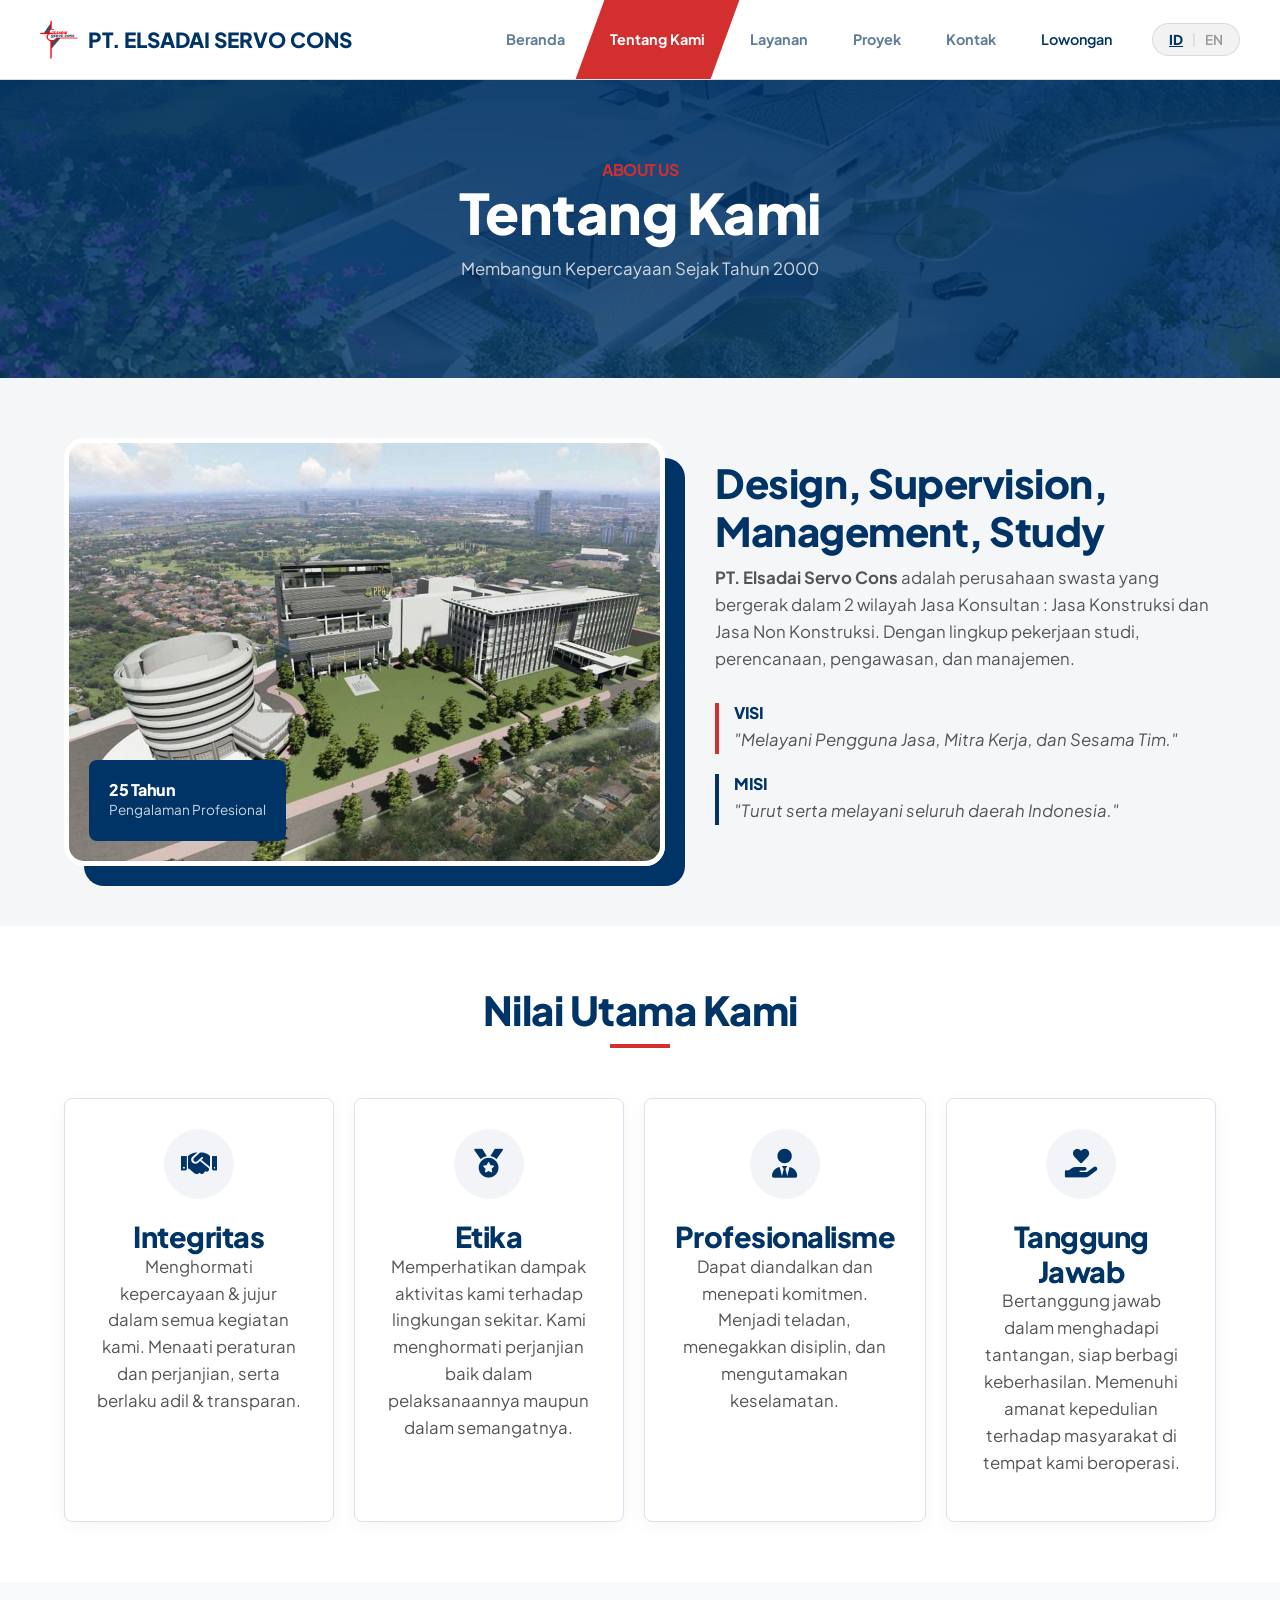
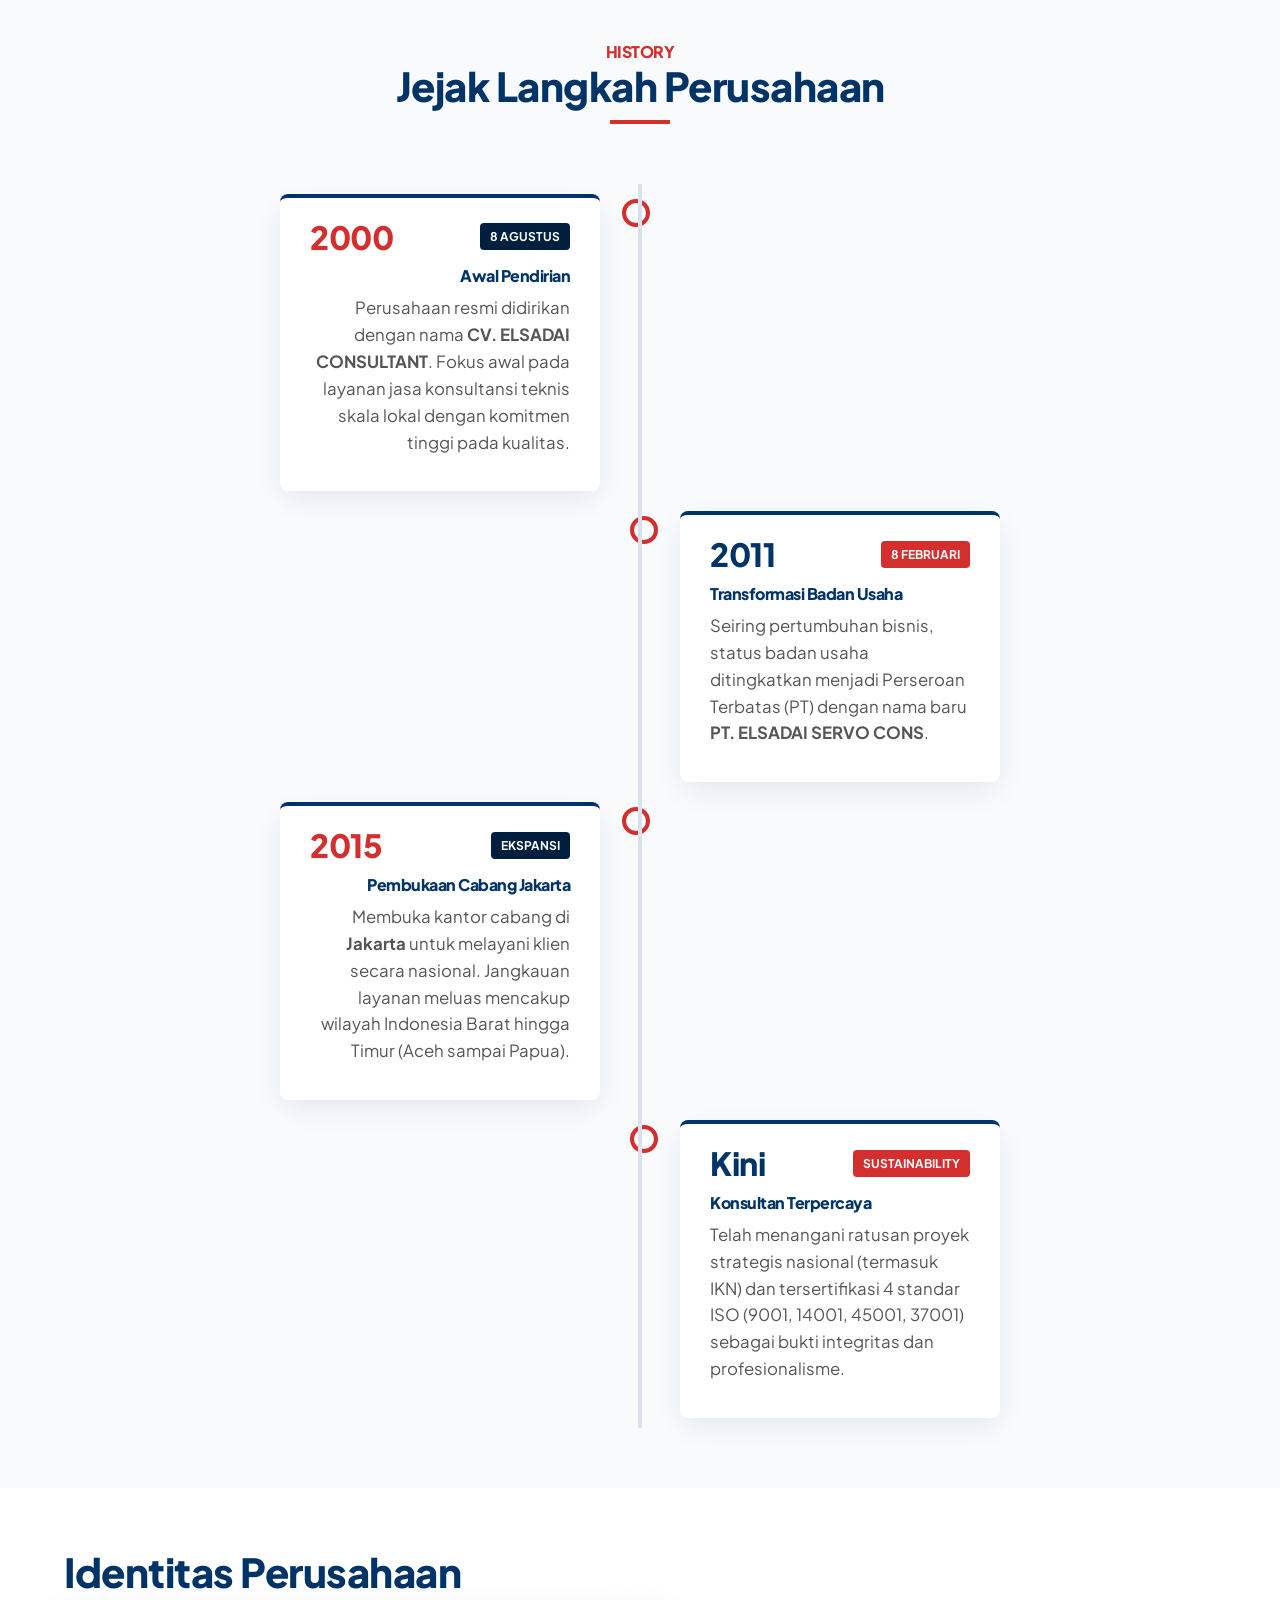
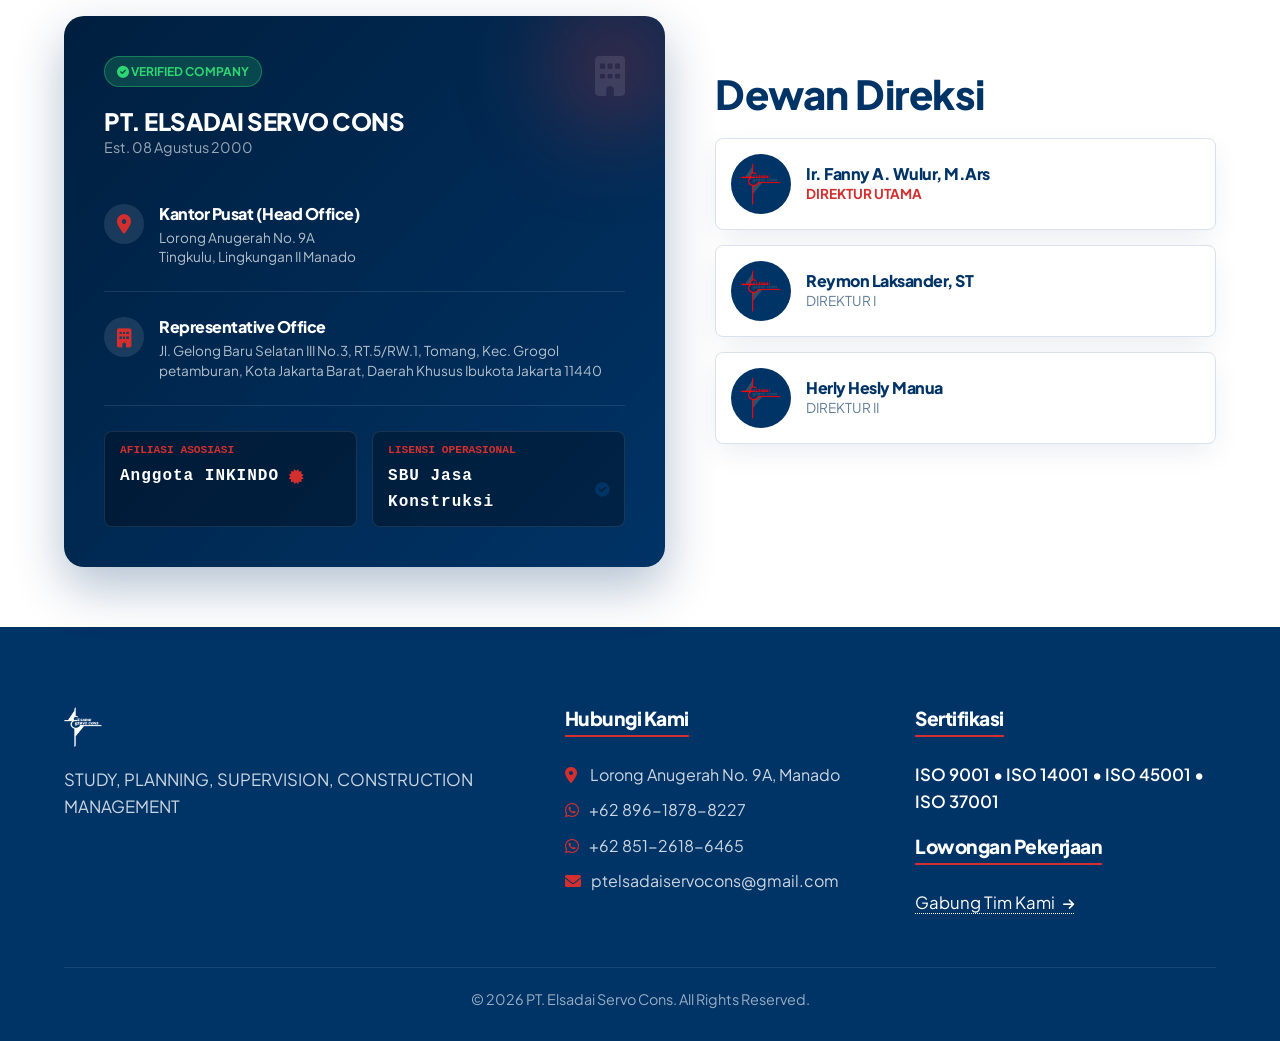
==== commit 92bb3abb: "Add favicon" ====
--- a/about.html
+++ b/about.html
@@ -4,6 +4,29 @@
     <meta charset="UTF-8" />
     <meta name="viewport" content="width=device-width, initial-scale=1.0" />
     <title>Tentang Kami | PT. Elsadai Servo Cons</title>
+    <link
+      rel="icon"
+      type="image/png"
+      sizes="32x32"
+      href="assets/images/favicon-32x32.png"
+    />
+    <link
+      rel="icon"
+      type="image/png"
+      sizes="16x16"
+      href="assets/images/favicon-16x16.png"
+    />
+    <link rel="shortcut icon" href="assets/images/favicon.ico" />
+
+    <link
+      rel="apple-touch-icon"
+      sizes="180x180"
+      href="assets/images/apple-touch-icon.png"
+    />
+
+    <link rel="manifest" href="assets/images/site.webmanifest" />
+
+    <meta name="theme-color" content="#003366" />
     <link
       rel="stylesheet"
       href="https://cdnjs.cloudflare.com/ajax/libs/font-awesome/6.0.0/css/all.min.css"
@@ -549,9 +572,9 @@
                   <div class="loc-text">
                     <h4>Representative Office</h4>
                     <p class="notranslate">
-                      Jl. K.H. Mas Mansyur No.98 7, RT.7/RW.17, Kb. Melati,
-                      Kecamatan Tanah Abang, Kota Jakarta Pusat, Daerah Khusus
-                      Ibukota Jakarta 10230
+                      Jl. Gelong Baru Selatan III No.3, RT.5/RW.1, Tomang, Kec.
+                      Grogol petamburan, Kota Jakarta Barat, Daerah Khusus
+                      Ibukota Jakarta 11440
                     </p>
                   </div>
                 </div>
